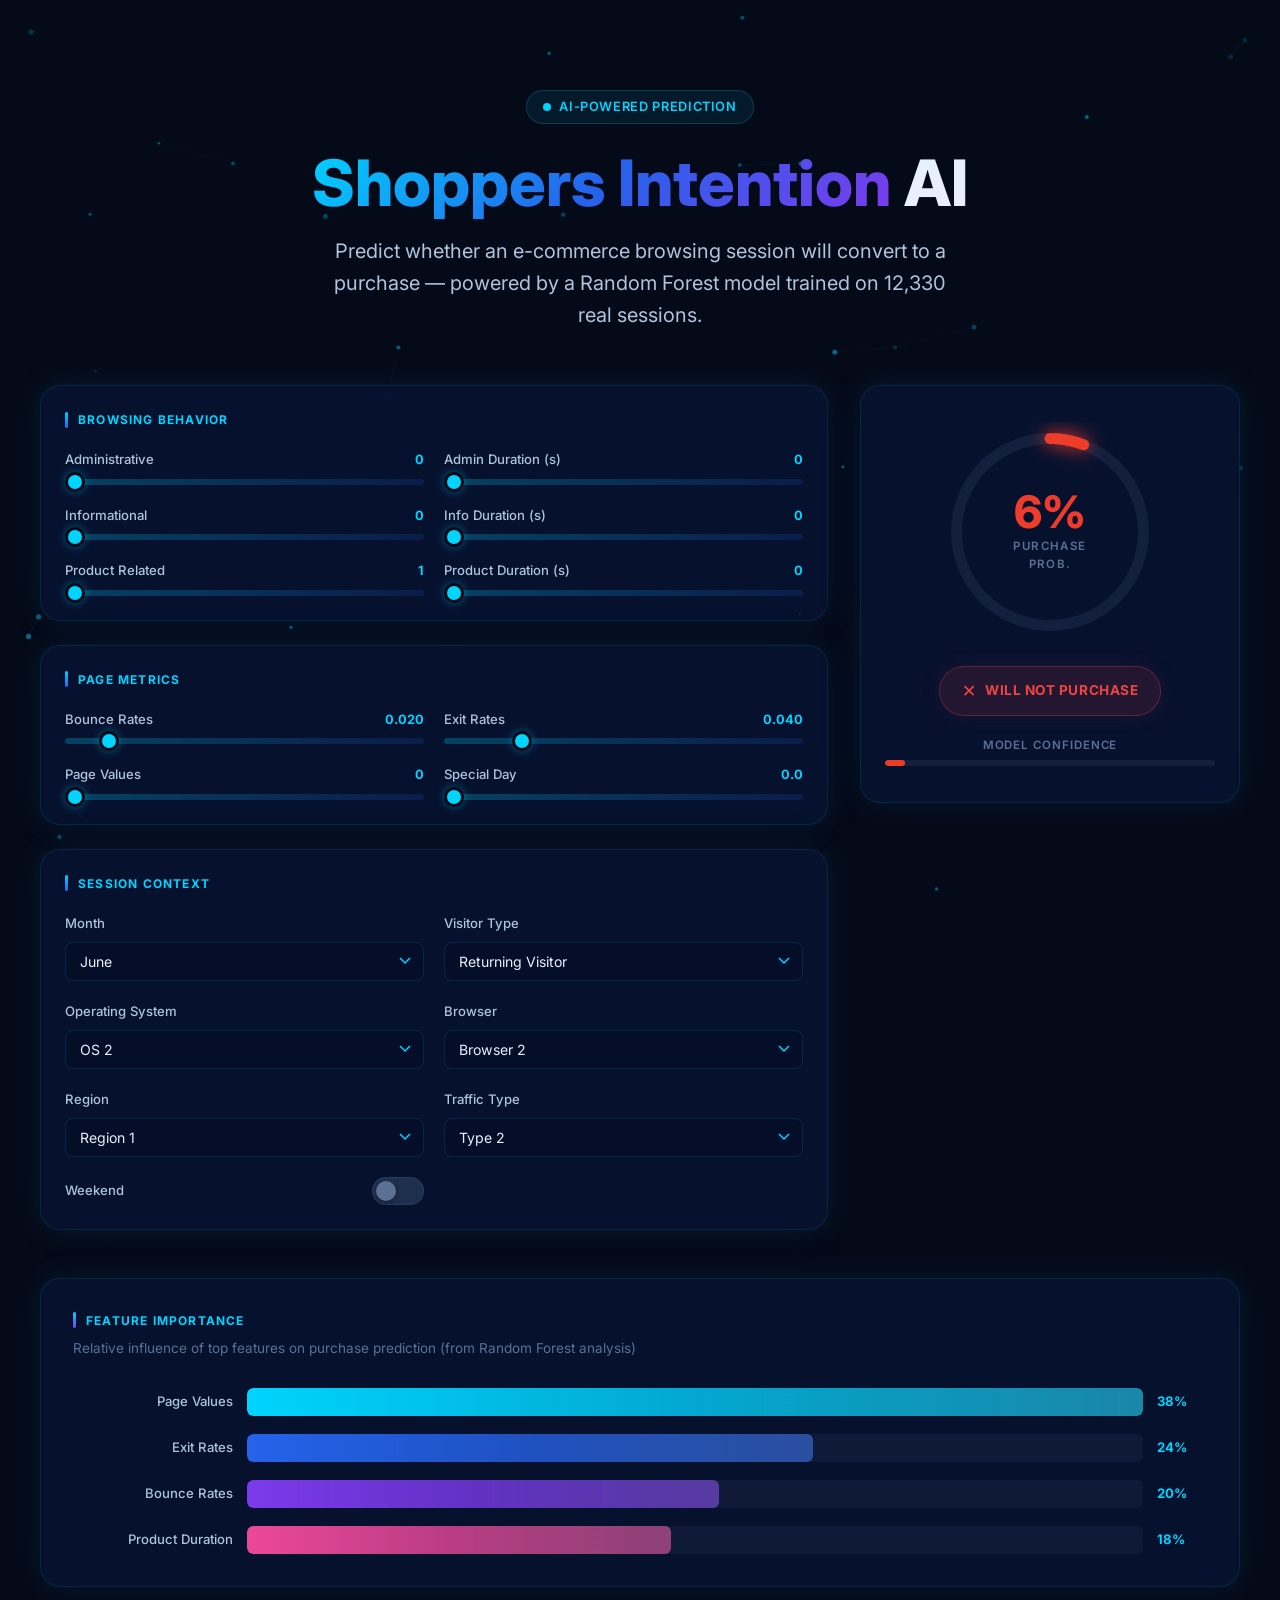
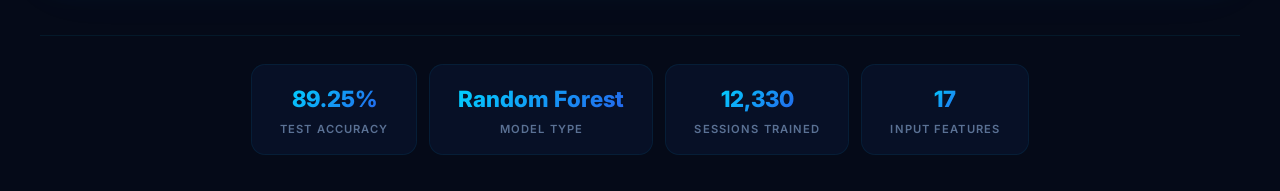
==== frontend/index.html @ 9a310ad7 "refactor: move frontend files into frontend/ folder" ====
<!DOCTYPE html>
<html lang="en">
<head>
  <meta charset="UTF-8">
  <meta name="viewport" content="width=device-width, initial-scale=1.0">
  <meta name="description" content="Shoppers Intention AI — Machine learning demo that predicts whether an e-commerce session will end in a purchase, powered by a Random Forest model trained on 12,330 sessions.">
  <title>Shoppers Intention AI — Purchase Prediction</title>
  <link rel="stylesheet" href="style.css">
</head>
<body>
  <!-- Particle background canvas -->
  <canvas id="bg-canvas" aria-hidden="true"></canvas>

  <div class="app-wrapper">

    <!-- ═══════════════════════════════════════════════════════
         SECTION 1 — Hero
         ═══════════════════════════════════════════════════════ -->
    <header class="hero">
      <div class="hero__badge">
        <span class="dot"></span>
        AI-Powered Prediction
      </div>
      <h1 class="hero__title">
        <span class="gradient-text">Shoppers Intention</span> AI
      </h1>
      <p class="hero__subtitle">
        Predict whether an e-commerce browsing session will convert to a purchase — powered by a Random Forest model trained on 12,330 real sessions.
      </p>
    </header>

    <!-- ═══════════════════════════════════════════════════════
         SECTIONS 2 & 3 — Form + Live Result (side by side)
         ═══════════════════════════════════════════════════════ -->
    <div class="main-content">

      <!-- ── Input Form ──────────────────────────────────── -->
      <section class="form-section" aria-label="Session features input">

        <!-- Group: Browsing Behavior -->
        <div class="form-group glass-card" id="group-browsing">
          <h2 class="form-group__title">Browsing Behavior</h2>
          <div class="form-group__grid">

            <div class="field">
              <label class="field__label" for="administrative">
                Administrative
                <span class="field__value" id="val-administrative">0</span>
              </label>
              <input type="range" id="administrative" min="0" max="27" step="1" value="0">
            </div>

            <div class="field">
              <label class="field__label" for="administrative-duration">
                Admin Duration (s)
                <span class="field__value" id="val-administrative-duration">0</span>
              </label>
              <input type="range" id="administrative-duration" min="0" max="3400" step="10" value="0">
            </div>

            <div class="field">
              <label class="field__label" for="informational">
                Informational
                <span class="field__value" id="val-informational">0</span>
              </label>
              <input type="range" id="informational" min="0" max="24" step="1" value="0">
            </div>

            <div class="field">
              <label class="field__label" for="informational-duration">
                Info Duration (s)
                <span class="field__value" id="val-informational-duration">0</span>
              </label>
              <input type="range" id="informational-duration" min="0" max="2550" step="10" value="0">
            </div>

            <div class="field">
              <label class="field__label" for="product-related">
                Product Related
                <span class="field__value" id="val-product-related">1</span>
              </label>
              <input type="range" id="product-related" min="0" max="705" step="1" value="1">
            </div>

            <div class="field">
              <label class="field__label" for="product-related-duration">
                Product Duration (s)
                <span class="field__value" id="val-product-related-duration">0</span>
              </label>
              <input type="range" id="product-related-duration" min="0" max="64000" step="100" value="0">
            </div>

          </div>
        </div>

        <!-- Group: Page Metrics -->
        <div class="form-group glass-card" id="group-metrics">
          <h2 class="form-group__title">Page Metrics</h2>
          <div class="form-group__grid">

            <div class="field">
              <label class="field__label" for="bounce-rates">
                Bounce Rates
                <span class="field__value" id="val-bounce-rates">0.020</span>
              </label>
              <input type="range" id="bounce-rates" min="0" max="0.2" step="0.001" value="0.02">
            </div>

            <div class="field">
              <label class="field__label" for="exit-rates">
                Exit Rates
                <span class="field__value" id="val-exit-rates">0.040</span>
              </label>
              <input type="range" id="exit-rates" min="0" max="0.2" step="0.001" value="0.04">
            </div>

            <div class="field">
              <label class="field__label" for="page-values">
                Page Values
                <span class="field__value" id="val-page-values">0</span>
              </label>
              <input type="range" id="page-values" min="0" max="360" step="1" value="0">
            </div>

            <div class="field">
              <label class="field__label" for="special-day">
                Special Day
                <span class="field__value" id="val-special-day">0.0</span>
              </label>
              <input type="range" id="special-day" min="0" max="1" step="0.1" value="0">
            </div>

          </div>
        </div>

        <!-- Group: Session Context -->
        <div class="form-group glass-card" id="group-context">
          <h2 class="form-group__title">Session Context</h2>
          <div class="form-group__grid">

            <div class="field">
              <label class="field__label" for="month">Month</label>
              <select id="month">
                <option value="Feb">February</option>
                <option value="Mar">March</option>
                <option value="May">May</option>
                <option value="Jun" selected>June</option>
                <option value="Jul">July</option>
                <option value="Aug">August</option>
                <option value="Sep">September</option>
                <option value="Oct">October</option>
                <option value="Nov">November</option>
                <option value="Dec">December</option>
              </select>
            </div>

            <div class="field">
              <label class="field__label" for="visitor-type">Visitor Type</label>
              <select id="visitor-type">
                <option value="Returning_Visitor" selected>Returning Visitor</option>
                <option value="New_Visitor">New Visitor</option>
                <option value="Other">Other</option>
              </select>
            </div>

            <div class="field">
              <label class="field__label" for="os">Operating System</label>
              <select id="os">
                <option value="1">OS 1</option>
                <option value="2" selected>OS 2</option>
                <option value="3">OS 3</option>
                <option value="4">OS 4</option>
                <option value="5">OS 5</option>
                <option value="6">OS 6</option>
                <option value="7">OS 7</option>
                <option value="8">OS 8</option>
              </select>
            </div>

            <div class="field">
              <label class="field__label" for="browser">Browser</label>
              <select id="browser">
                <option value="1">Browser 1</option>
                <option value="2" selected>Browser 2</option>
                <option value="3">Browser 3</option>
                <option value="4">Browser 4</option>
                <option value="5">Browser 5</option>
                <option value="6">Browser 6</option>
                <option value="7">Browser 7</option>
                <option value="8">Browser 8</option>
                <option value="9">Browser 9</option>
                <option value="10">Browser 10</option>
                <option value="11">Browser 11</option>
                <option value="12">Browser 12</option>
                <option value="13">Browser 13</option>
              </select>
            </div>

            <div class="field">
              <label class="field__label" for="region">Region</label>
              <select id="region">
                <option value="1" selected>Region 1</option>
                <option value="2">Region 2</option>
                <option value="3">Region 3</option>
                <option value="4">Region 4</option>
                <option value="5">Region 5</option>
                <option value="6">Region 6</option>
                <option value="7">Region 7</option>
                <option value="8">Region 8</option>
                <option value="9">Region 9</option>
              </select>
            </div>

            <div class="field">
              <label class="field__label" for="traffic-type">Traffic Type</label>
              <select id="traffic-type">
                <option value="1">Type 1</option>
                <option value="2" selected>Type 2</option>
                <option value="3">Type 3</option>
                <option value="4">Type 4</option>
                <option value="5">Type 5</option>
                <option value="6">Type 6</option>
                <option value="7">Type 7</option>
                <option value="8">Type 8</option>
                <option value="9">Type 9</option>
                <option value="10">Type 10</option>
                <option value="11">Type 11</option>
                <option value="12">Type 12</option>
                <option value="13">Type 13</option>
                <option value="14">Type 14</option>
                <option value="15">Type 15</option>
                <option value="16">Type 16</option>
                <option value="17">Type 17</option>
                <option value="18">Type 18</option>
                <option value="19">Type 19</option>
                <option value="20">Type 20</option>
              </select>
            </div>

            <div class="field">
              <div class="toggle-wrapper">
                <label class="field__label" for="weekend">Weekend</label>
                <label class="toggle">
                  <input type="checkbox" id="weekend">
                  <span class="toggle__track"></span>
                </label>
              </div>
            </div>

          </div>
        </div>

      </section>

      <!-- ── Live Result Panel ───────────────────────────── -->
      <section class="result-section glass-card" aria-label="Prediction result" id="result-panel">

        <!-- SVG Gauge -->
        <div class="gauge-container">
          <svg class="gauge-svg" viewBox="0 0 200 200" aria-hidden="true">
            <circle class="gauge-bg"  cx="100" cy="100" r="85"></circle>
            <circle class="gauge-fill" id="gauge-arc" cx="100" cy="100" r="85"
                    stroke-dasharray="534.07"
                    stroke-dashoffset="534.07"></circle>
          </svg>
          <div class="gauge-center-text">
            <span class="gauge-percent" id="gauge-percent">0%</span>
            <span class="gauge-label">Purchase Prob.</span>
          </div>
        </div>

        <!-- Verdict -->
        <div class="verdict-badge verdict-badge--no-purchase" id="verdict-badge">
          <span class="verdict-icon" id="verdict-icon">✕</span>
          <span id="verdict-text">Will Not Purchase</span>
        </div>

        <!-- Confidence -->
        <div class="confidence-info">
          <span class="confidence-info__label">Model Confidence</span>
          <div class="confidence-bar">
            <div class="confidence-bar__fill" id="confidence-fill" style="width: 0%; background: var(--danger);"></div>
          </div>
        </div>

      </section>

    </div>

    <!-- ═══════════════════════════════════════════════════════
         SECTION 4 — Feature Importance Chart
         ═══════════════════════════════════════════════════════ -->
    <section class="chart-section" aria-label="Feature importance">
      <div class="chart-card glass-card">
        <h2 class="chart-card__title">Feature Importance</h2>
        <p class="chart-card__subtitle">
          Relative influence of top features on purchase prediction (from Random Forest analysis)
        </p>
        <div class="chart-bars" id="chart-bars">
          <!-- Rendered by JS -->
        </div>
      </div>
    </section>

    <!-- ═══════════════════════════════════════════════════════
         SECTION 5 — Model Info Footer
         ═══════════════════════════════════════════════════════ -->
    <footer class="model-footer" role="contentinfo">
      <div class="model-footer__inner">
        <div class="model-stat">
          <span class="model-stat__value">89.25%</span>
          <span class="model-stat__label">Test Accuracy</span>
        </div>
        <div class="model-stat">
          <span class="model-stat__value">Random Forest</span>
          <span class="model-stat__label">Model Type</span>
        </div>
        <div class="model-stat">
          <span class="model-stat__value">12,330</span>
          <span class="model-stat__label">Sessions Trained</span>
        </div>
        <div class="model-stat">
          <span class="model-stat__value">17</span>
          <span class="model-stat__label">Input Features</span>
        </div>
      </div>
    </footer>

  </div><!-- .app-wrapper -->

  <script src="app.js"></script>
</body>
</html>
---- frontend/style.css ----
/* ============================================================
   Shoppers Intention AI — style.css
   Dark tech-blue theme · Glassmorphism · Responsive
   ============================================================ */

/* ── Google Font ─────────────────────────────────────────── */
@import url('https://fonts.googleapis.com/css2?family=Inter:wght@400;500;600;700;800&display=swap');

/* ── CSS @property for animatable custom props ───────────── */
@property --gauge-progress {
  syntax: '<number>';
  inherits: false;
  initial-value: 0;
}

@property --gradient-angle {
  syntax: '<angle>';
  inherits: false;
  initial-value: 0deg;
}

/* ── Design tokens ───────────────────────────────────────── */
:root {
  --bg-deep:        #050a18;
  --bg-surface:     #0a1228;
  --bg-card:        rgba(10, 25, 60, 0.55);
  --bg-card-hover:  rgba(15, 35, 80, 0.65);
  --border-glass:   rgba(0, 200, 255, 0.12);
  --border-focus:   rgba(0, 212, 255, 0.35);

  --accent-cyan:    #00d4ff;
  --accent-blue:    #2563eb;
  --accent-purple:  #7c3aed;
  --accent-pink:    #ec4899;

  --text-primary:   #e8f0fe;
  --text-secondary: #b0c4de;
  --text-muted:     #5a7194;

  --success:        #22c55e;
  --danger:         #ef4444;
  --amber:          #f59e0b;

  --radius-sm:      8px;
  --radius-md:      14px;
  --radius-lg:      20px;
  --radius-xl:      28px;

  --shadow-glow:    0 0 30px rgba(0, 212, 255, 0.08),
                    0 0 60px rgba(37, 99, 235, 0.04);
}

/* ── Reset & base ────────────────────────────────────────── */
*,
*::before,
*::after {
  margin: 0;
  padding: 0;
  box-sizing: border-box;
}

html {
  font-size: 16px;
  scroll-behavior: smooth;
  -webkit-font-smoothing: antialiased;
  -moz-osx-font-smoothing: grayscale;
}

body {
  font-family: 'Inter', system-ui, -apple-system, sans-serif;
  background: var(--bg-deep);
  color: var(--text-primary);
  line-height: 1.6;
  overflow-x: hidden;
  min-height: 100vh;
}

/* ── Canvas background ───────────────────────────────────── */
#bg-canvas {
  position: fixed;
  top: 0;
  left: 0;
  width: 100%;
  height: 100%;
  z-index: 0;
  pointer-events: none;
}

/* ── Layout wrapper ──────────────────────────────────────── */
.app-wrapper {
  position: relative;
  z-index: 1;
  max-width: 1400px;
  margin: 0 auto;
  padding: 0 clamp(16px, 4vw, 40px);
}

/* ── Glassmorphism card base ─────────────────────────────── */
.glass-card {
  background: var(--bg-card);
  border: 1px solid var(--border-glass);
  border-radius: var(--radius-lg);
  backdrop-filter: blur(16px) saturate(1.4);
  -webkit-backdrop-filter: blur(16px) saturate(1.4);
  box-shadow: var(--shadow-glow);
  transition: border-color 0.3s ease, background 0.3s ease, transform 0.3s ease;
}

.glass-card:hover {
  border-color: var(--border-focus);
  background: var(--bg-card-hover);
}

/* ── HERO SECTION ────────────────────────────────────────── */
.hero {
  text-align: center;
  padding: clamp(60px, 10vh, 120px) 20px clamp(40px, 6vh, 80px);
  position: relative;
}

.hero__badge {
  display: inline-flex;
  align-items: center;
  gap: 8px;
  padding: 6px 16px;
  border-radius: 100px;
  background: rgba(0, 212, 255, 0.08);
  border: 1px solid rgba(0, 212, 255, 0.2);
  color: var(--accent-cyan);
  font-size: 0.8rem;
  font-weight: 600;
  letter-spacing: 0.05em;
  text-transform: uppercase;
  margin-bottom: 24px;
  animation: fadeInDown 0.8s ease-out;
}

.hero__badge .dot {
  width: 8px;
  height: 8px;
  border-radius: 50%;
  background: var(--accent-cyan);
  animation: pulse-dot 2s ease-in-out infinite;
}

.hero__title {
  font-size: clamp(2.2rem, 5vw, 4rem);
  font-weight: 800;
  line-height: 1.1;
  margin-bottom: 16px;
  animation: fadeInUp 0.8s ease-out 0.1s both;
}

.hero__title .gradient-text {
  background: linear-gradient(135deg, var(--accent-cyan), var(--accent-blue), var(--accent-purple));
  -webkit-background-clip: text;
  -webkit-text-fill-color: transparent;
  background-clip: text;
}

.hero__subtitle {
  font-size: clamp(1rem, 2vw, 1.25rem);
  color: var(--text-secondary);
  max-width: 640px;
  margin: 0 auto;
  font-weight: 400;
  animation: fadeInUp 0.8s ease-out 0.2s both;
}

/* ── MAIN CONTENT LAYOUT ─────────────────────────────────── */
.main-content {
  display: grid;
  grid-template-columns: 1fr 380px;
  gap: 32px;
  align-items: start;
  margin-bottom: 48px;
}

@media (max-width: 960px) {
  .main-content {
    grid-template-columns: 1fr;
  }
}

/* ── FORM SECTION ────────────────────────────────────────── */
.form-section {
  display: flex;
  flex-direction: column;
  gap: 24px;
  container-type: inline-size;
}

.form-group {
  padding: 24px;
}

.form-group:has(input:focus),
.form-group:has(select:focus) {
  border-color: var(--border-focus);
  box-shadow: var(--shadow-glow), 0 0 20px rgba(0, 212, 255, 0.06);
}

.form-group__title {
  font-size: 0.75rem;
  font-weight: 700;
  text-transform: uppercase;
  letter-spacing: 0.1em;
  color: var(--accent-cyan);
  margin-bottom: 20px;
  display: flex;
  align-items: center;
  gap: 10px;
}

.form-group__title::before {
  content: '';
  display: block;
  width: 3px;
  height: 16px;
  border-radius: 2px;
  background: linear-gradient(180deg, var(--accent-cyan), var(--accent-blue));
}

.form-group__grid {
  display: grid;
  grid-template-columns: repeat(auto-fit, minmax(260px, 1fr));
  gap: 20px;
}

@container (max-width: 560px) {
  .form-group__grid {
    grid-template-columns: 1fr;
  }
}

/* ── Individual form field ───────────────────────────────── */
.field {
  display: flex;
  flex-direction: column;
  gap: 8px;
}

.field__label {
  font-size: 0.82rem;
  font-weight: 500;
  color: var(--text-secondary);
  display: flex;
  justify-content: space-between;
  align-items: baseline;
}

.field__value {
  font-family: 'Inter', monospace;
  font-size: 0.8rem;
  font-weight: 700;
  color: var(--accent-cyan);
  min-width: 48px;
  text-align: right;
}

/* ── Range slider ────────────────────────────────────────── */
input[type="range"] {
  -webkit-appearance: none;
  appearance: none;
  width: 100%;
  height: 6px;
  border-radius: 3px;
  background: linear-gradient(90deg,
    rgba(0, 212, 255, 0.25),
    rgba(37, 99, 235, 0.15));
  outline: none;
  cursor: pointer;
  transition: background 0.2s;
}

input[type="range"]::-webkit-slider-thumb {
  -webkit-appearance: none;
  appearance: none;
  width: 20px;
  height: 20px;
  border-radius: 50%;
  background: var(--accent-cyan);
  border: 3px solid var(--bg-deep);
  box-shadow: 0 0 10px rgba(0, 212, 255, 0.4);
  cursor: pointer;
  transition: transform 0.2s, box-shadow 0.2s;
}

input[type="range"]::-webkit-slider-thumb:hover {
  transform: scale(1.2);
  box-shadow: 0 0 16px rgba(0, 212, 255, 0.6);
}

input[type="range"]::-moz-range-thumb {
  width: 20px;
  height: 20px;
  border-radius: 50%;
  background: var(--accent-cyan);
  border: 3px solid var(--bg-deep);
  box-shadow: 0 0 10px rgba(0, 212, 255, 0.4);
  cursor: pointer;
  transition: transform 0.2s, box-shadow 0.2s;
}

input[type="range"]::-moz-range-thumb:hover {
  transform: scale(1.2);
}

input[type="range"]:focus {
  background: linear-gradient(90deg,
    rgba(0, 212, 255, 0.4),
    rgba(37, 99, 235, 0.25));
}

/* ── Select dropdown ─────────────────────────────────────── */
.field select {
  width: 100%;
  padding: 10px 14px;
  border-radius: var(--radius-sm);
  border: 1px solid var(--border-glass);
  background: rgba(5, 15, 40, 0.7);
  color: var(--text-primary);
  font-family: 'Inter', sans-serif;
  font-size: 0.88rem;
  outline: none;
  cursor: pointer;
  transition: border-color 0.2s, box-shadow 0.2s;
  -webkit-appearance: none;
  appearance: none;
  background-image: url("data:image/svg+xml,%3Csvg xmlns='http://www.w3.org/2000/svg' width='12' height='8'%3E%3Cpath d='M1 1l5 5 5-5' stroke='%2300d4ff' stroke-width='1.5' fill='none'/%3E%3C/svg%3E");
  background-repeat: no-repeat;
  background-position: right 12px center;
  padding-right: 36px;
}

.field select:focus {
  border-color: var(--accent-cyan);
  box-shadow: 0 0 0 3px rgba(0, 212, 255, 0.12);
}

.field select option {
  background: #0a1228;
  color: var(--text-primary);
}

/* ── Toggle switch ───────────────────────────────────────── */
.toggle-wrapper {
  display: flex;
  align-items: center;
  justify-content: space-between;
}

.toggle {
  position: relative;
  width: 52px;
  height: 28px;
  flex-shrink: 0;
}

.toggle input {
  opacity: 0;
  width: 0;
  height: 0;
  position: absolute;
}

.toggle__track {
  position: absolute;
  inset: 0;
  border-radius: 14px;
  background: rgba(90, 113, 148, 0.3);
  border: 1px solid rgba(90, 113, 148, 0.2);
  cursor: pointer;
  transition: background 0.3s, border-color 0.3s;
}

.toggle__track::after {
  content: '';
  position: absolute;
  top: 3px;
  left: 3px;
  width: 20px;
  height: 20px;
  border-radius: 50%;
  background: var(--text-muted);
  transition: transform 0.3s ease, background 0.3s;
  box-shadow: 0 2px 4px rgba(0, 0, 0, 0.3);
}

.toggle input:checked + .toggle__track {
  background: rgba(0, 212, 255, 0.2);
  border-color: rgba(0, 212, 255, 0.4);
}

.toggle input:checked + .toggle__track::after {
  transform: translateX(24px);
  background: var(--accent-cyan);
  box-shadow: 0 0 10px rgba(0, 212, 255, 0.4);
}

/* ── RESULT SECTION ──────────────────────────────────────── */
.result-section {
  position: sticky;
  top: 24px;
  display: flex;
  flex-direction: column;
  align-items: center;
  padding: 36px 24px;
  text-align: center;
}

@media (max-width: 960px) {
  .result-section {
    position: static;
    order: -1;
  }
}

.gauge-container {
  position: relative;
  width: 220px;
  height: 220px;
  margin-bottom: 20px;
}

.gauge-svg {
  width: 100%;
  height: 100%;
  transform: rotate(-90deg);
}

.gauge-bg {
  fill: none;
  stroke: rgba(90, 113, 148, 0.15);
  stroke-width: 10;
}

.gauge-fill {
  fill: none;
  stroke-width: 10;
  stroke-linecap: round;
  transition: stroke 0.4s ease;
  filter: drop-shadow(0 0 6px var(--gauge-color, var(--accent-cyan)));
}

.gauge-center-text {
  position: absolute;
  top: 50%;
  left: 50%;
  transform: translate(-50%, -50%);
  display: flex;
  flex-direction: column;
  align-items: center;
  gap: 2px;
}

.gauge-percent {
  font-size: 2.8rem;
  font-weight: 800;
  line-height: 1;
  transition: color 0.4s ease;
}

.gauge-label {
  font-size: 0.72rem;
  font-weight: 600;
  text-transform: uppercase;
  letter-spacing: 0.12em;
  color: var(--text-muted);
}

/* ── Verdict badge ───────────────────────────────────────── */
.verdict-badge {
  display: inline-flex;
  align-items: center;
  gap: 8px;
  padding: 10px 22px;
  border-radius: 100px;
  font-size: 0.85rem;
  font-weight: 700;
  letter-spacing: 0.04em;
  text-transform: uppercase;
  transition: background 0.4s, color 0.4s, box-shadow 0.4s, border-color 0.4s;
  border: 1px solid transparent;
  margin-top: 4px;
}

.verdict-badge--purchase {
  background: rgba(34, 197, 94, 0.12);
  color: var(--success);
  border-color: rgba(34, 197, 94, 0.3);
  box-shadow: 0 0 20px rgba(34, 197, 94, 0.1);
}

.verdict-badge--no-purchase {
  background: rgba(239, 68, 68, 0.12);
  color: var(--danger);
  border-color: rgba(239, 68, 68, 0.3);
  box-shadow: 0 0 20px rgba(239, 68, 68, 0.1);
}

.verdict-icon {
  font-size: 1.1rem;
}

/* ── Confidence bar ──────────────────────────────────────── */
.confidence-info {
  margin-top: 20px;
  width: 100%;
  display: flex;
  flex-direction: column;
  gap: 6px;
}

.confidence-info__label {
  font-size: 0.72rem;
  font-weight: 600;
  color: var(--text-muted);
  text-transform: uppercase;
  letter-spacing: 0.08em;
}

.confidence-bar {
  width: 100%;
  height: 6px;
  border-radius: 3px;
  background: rgba(90, 113, 148, 0.15);
  overflow: hidden;
}

.confidence-bar__fill {
  height: 100%;
  border-radius: 3px;
  transition: width 0.5s ease, background 0.4s ease;
}

/* ── CHART SECTION ───────────────────────────────────────── */
.chart-section {
  margin-bottom: 48px;
}

.chart-card {
  padding: 32px;
}

.chart-card__title {
  font-size: 0.75rem;
  font-weight: 700;
  text-transform: uppercase;
  letter-spacing: 0.1em;
  color: var(--accent-cyan);
  margin-bottom: 8px;
  display: flex;
  align-items: center;
  gap: 10px;
}

.chart-card__title::before {
  content: '';
  display: block;
  width: 3px;
  height: 16px;
  border-radius: 2px;
  background: linear-gradient(180deg, var(--accent-cyan), var(--accent-purple));
}

.chart-card__subtitle {
  font-size: 0.85rem;
  color: var(--text-muted);
  margin-bottom: 28px;
}

.chart-bars {
  display: flex;
  flex-direction: column;
  gap: 18px;
}

.chart-bar-row {
  display: grid;
  grid-template-columns: 160px 1fr 50px;
  align-items: center;
  gap: 14px;
}

@media (max-width: 500px) {
  .chart-bar-row {
    grid-template-columns: 110px 1fr 40px;
    gap: 8px;
  }
}

.chart-bar-row__label {
  font-size: 0.82rem;
  font-weight: 500;
  color: var(--text-secondary);
  text-align: right;
  white-space: nowrap;
  overflow: hidden;
  text-overflow: ellipsis;
}

.chart-bar-row__track {
  height: 28px;
  border-radius: 6px;
  background: rgba(90, 113, 148, 0.1);
  overflow: hidden;
  position: relative;
}

.chart-bar-row__fill {
  height: 100%;
  border-radius: 6px;
  transition: width 1s cubic-bezier(0.22, 1, 0.36, 1);
  width: 0;
  position: relative;
}

.chart-bar-row__fill::after {
  content: '';
  position: absolute;
  top: 0;
  right: 0;
  width: 50%;
  height: 100%;
  background: linear-gradient(90deg, transparent, rgba(255, 255, 255, 0.08));
  border-radius: 0 6px 6px 0;
}

.chart-bar-row__value {
  font-size: 0.82rem;
  font-weight: 700;
  color: var(--accent-cyan);
  text-align: left;
}

/* ── MODEL INFO FOOTER ───────────────────────────────────── */
.model-footer {
  border-top: 1px solid rgba(0, 200, 255, 0.08);
  padding: 28px 0 36px;
  margin-top: 8px;
}

.model-footer__inner {
  display: flex;
  justify-content: center;
  flex-wrap: wrap;
  gap: 12px;
}

.model-stat {
  display: flex;
  flex-direction: column;
  align-items: center;
  gap: 4px;
  padding: 16px 28px;
  border-radius: var(--radius-md);
  background: rgba(10, 25, 60, 0.4);
  border: 1px solid rgba(0, 200, 255, 0.08);
  min-width: 160px;
  transition: border-color 0.3s, transform 0.3s;
}

.model-stat:hover {
  border-color: var(--border-focus);
  transform: translateY(-2px);
}

.model-stat__value {
  font-size: 1.4rem;
  font-weight: 800;
  background: linear-gradient(135deg, var(--accent-cyan), var(--accent-blue));
  -webkit-background-clip: text;
  -webkit-text-fill-color: transparent;
  background-clip: text;
}

.model-stat__label {
  font-size: 0.7rem;
  font-weight: 600;
  text-transform: uppercase;
  letter-spacing: 0.1em;
  color: var(--text-muted);
}

/* ── Animations ──────────────────────────────────────────── */
@keyframes fadeInUp {
  from { opacity: 0; transform: translateY(20px); }
  to   { opacity: 1; transform: translateY(0); }
}

@keyframes fadeInDown {
  from { opacity: 0; transform: translateY(-12px); }
  to   { opacity: 1; transform: translateY(0); }
}

@keyframes pulse-dot {
  0%, 100% { opacity: 1; transform: scale(1); }
  50%      { opacity: 0.5; transform: scale(0.7); }
}

@keyframes chart-enter {
  from { opacity: 0; transform: translateX(-20px); }
  to   { opacity: 1; transform: translateX(0); }
}

.chart-bar-row {
  opacity: 0;
  animation: chart-enter 0.6s ease-out forwards;
}

.chart-bar-row:nth-child(1) { animation-delay: 0.1s; }
.chart-bar-row:nth-child(2) { animation-delay: 0.2s; }
.chart-bar-row:nth-child(3) { animation-delay: 0.3s; }
.chart-bar-row:nth-child(4) { animation-delay: 0.4s; }

/* ── Scrollbar ───────────────────────────────────────────── */
::-webkit-scrollbar {
  width: 8px;
}

::-webkit-scrollbar-track {
  background: var(--bg-deep);
}

::-webkit-scrollbar-thumb {
  background: rgba(0, 212, 255, 0.2);
  border-radius: 4px;
}

::-webkit-scrollbar-thumb:hover {
  background: rgba(0, 212, 255, 0.35);
}

/* ── Utility ─────────────────────────────────────────────── */
.sr-only {
  position: absolute;
  width: 1px;
  height: 1px;
  padding: 0;
  margin: -1px;
  overflow: hidden;
  clip: rect(0, 0, 0, 0);
  white-space: nowrap;
  border-width: 0;
}
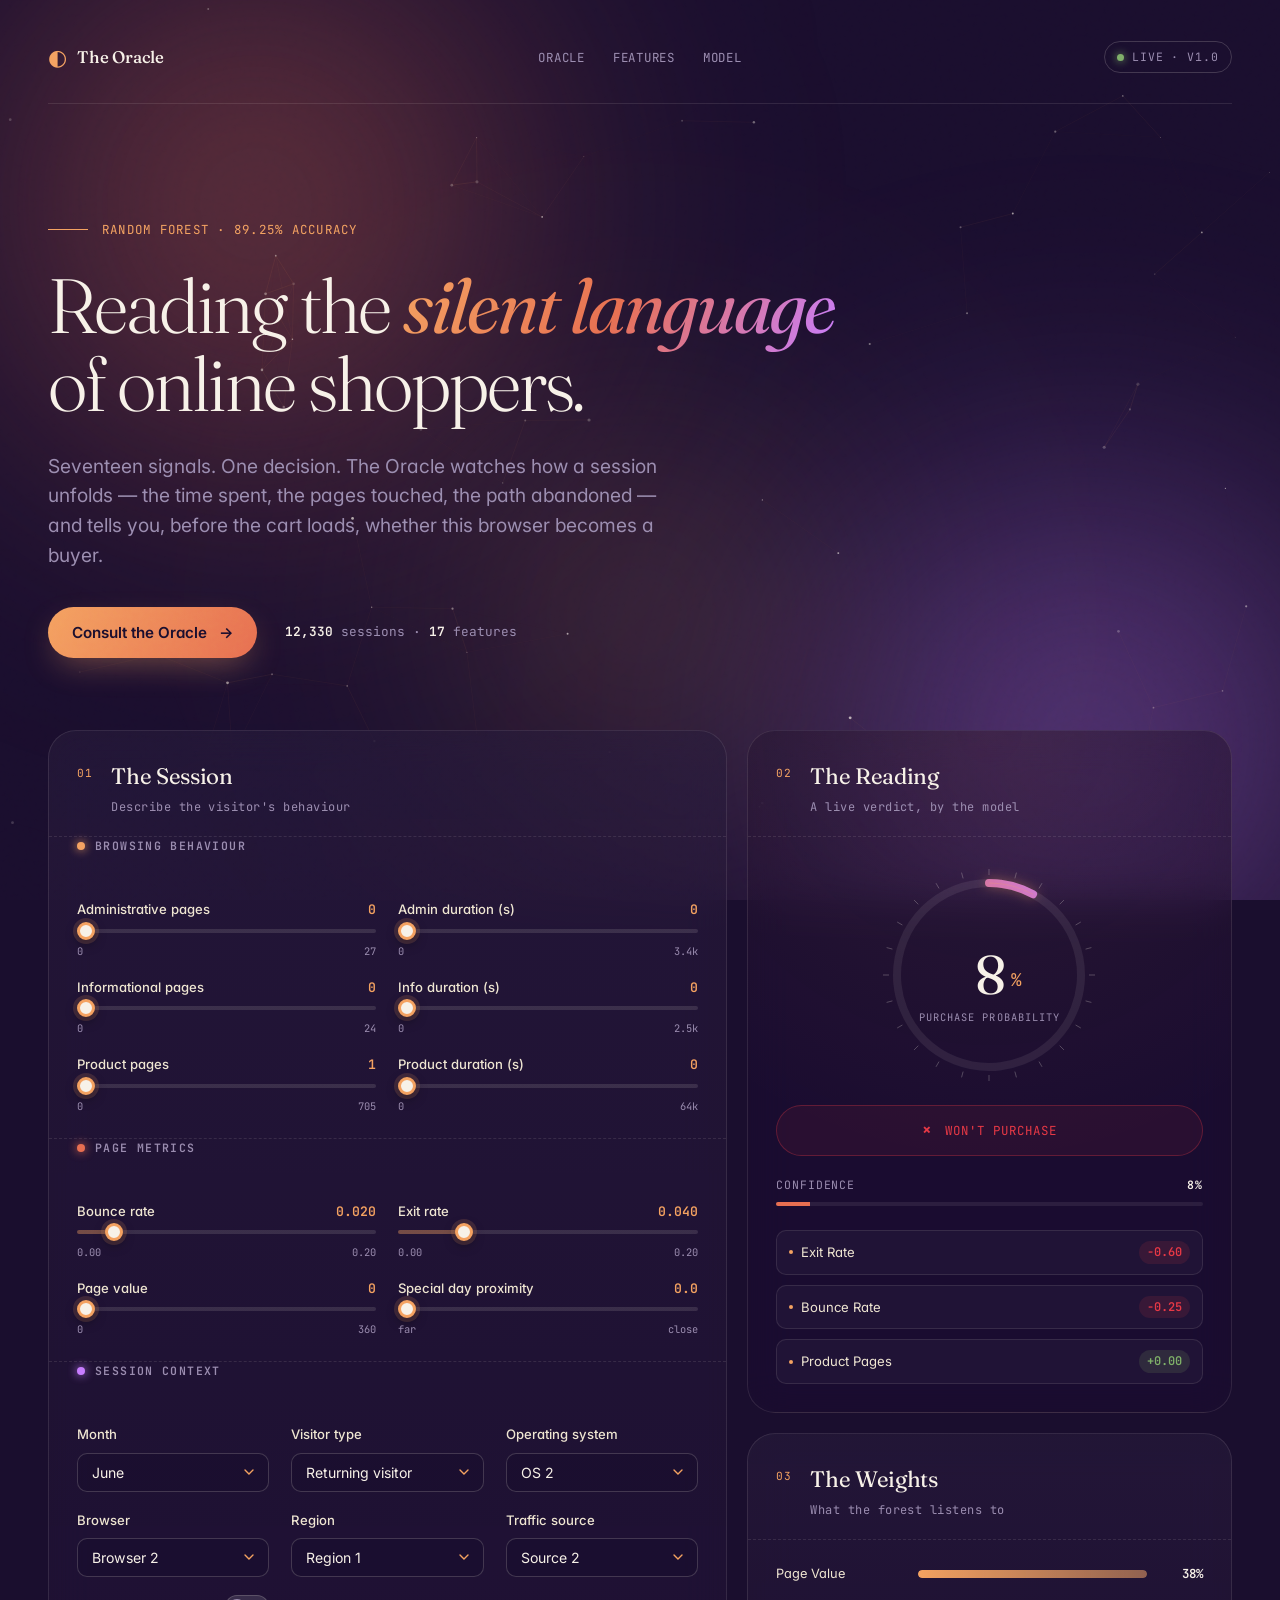
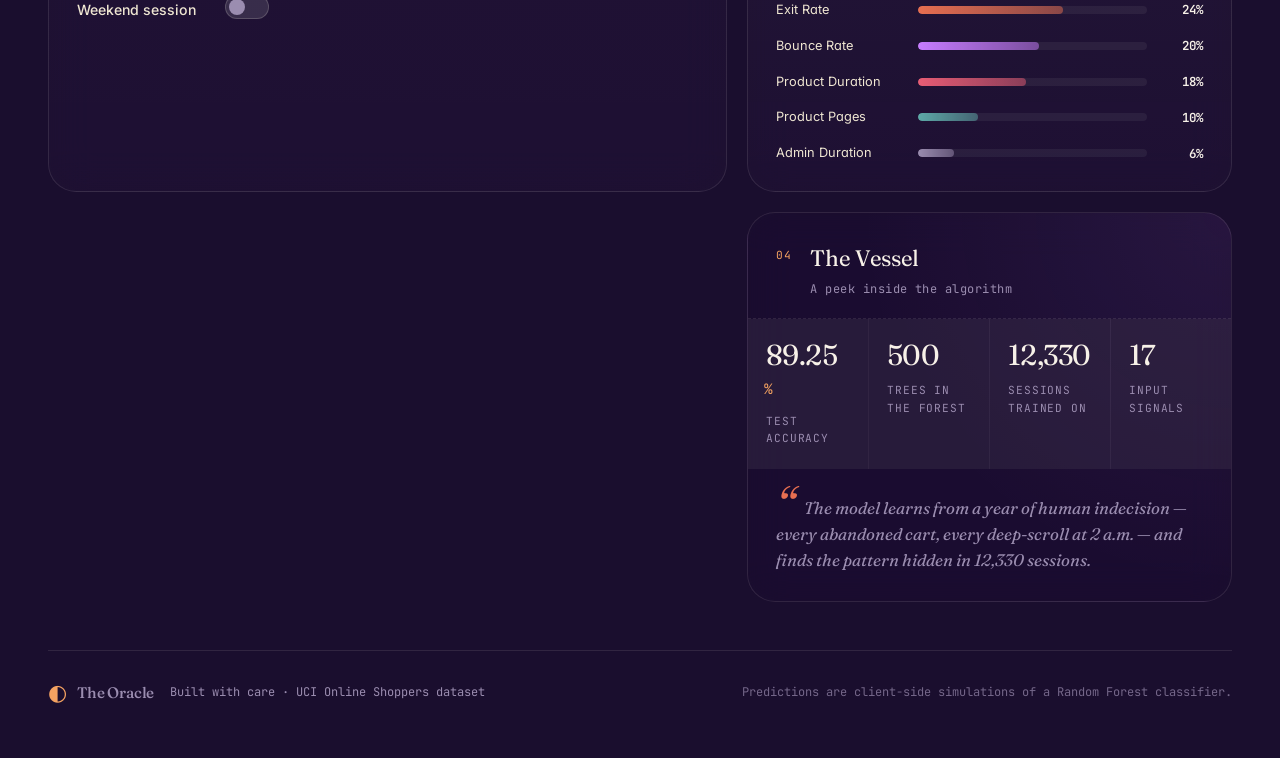
==== commit 2be4cec0: "Add frontend folder" ====
--- a/frontend/index.html
+++ b/frontend/index.html
@@ -3,143 +3,215 @@
 <head>
   <meta charset="UTF-8">
   <meta name="viewport" content="width=device-width, initial-scale=1.0">
-  <meta name="description" content="Shoppers Intention AI — Machine learning demo that predicts whether an e-commerce session will end in a purchase, powered by a Random Forest model trained on 12,330 sessions.">
-  <title>Shoppers Intention AI — Purchase Prediction</title>
+  <meta name="description" content="The Oracle — A machine-learning model that reads the digital body language of online shoppers. Trained on 12,330 sessions.">
+  <title>The Oracle · Shoppers Intention</title>
+  <link rel="preconnect" href="https://fonts.googleapis.com">
+  <link rel="preconnect" href="https://fonts.gstatic.com" crossorigin>
+  <link href="https://fonts.googleapis.com/css2?family=Fraunces:opsz,wght@9..144,300;9..144,400;9..144,500;9..144,700&family=JetBrains+Mono:wght@400;500;600&family=Inter:wght@400;500;600;700&display=swap" rel="stylesheet">
   <link rel="stylesheet" href="style.css">
 </head>
 <body>
-  <!-- Particle background canvas -->
-  <canvas id="bg-canvas" aria-hidden="true"></canvas>
-
-  <div class="app-wrapper">
-
-    <!-- ═══════════════════════════════════════════════════════
-         SECTION 1 — Hero
-         ═══════════════════════════════════════════════════════ -->
-    <header class="hero">
-      <div class="hero__badge">
-        <span class="dot"></span>
-        AI-Powered Prediction
+
+  <!-- Aurora background -->
+  <div class="aurora" aria-hidden="true">
+    <div class="aurora__blob aurora__blob--1"></div>
+    <div class="aurora__blob aurora__blob--2"></div>
+    <div class="aurora__blob aurora__blob--3"></div>
+  </div>
+
+  <!-- Constellation canvas -->
+  <canvas id="stars" aria-hidden="true"></canvas>
+
+  <!-- Grain overlay -->
+  <div class="grain" aria-hidden="true"></div>
+
+  <main class="shell">
+
+    <!-- ═══ MASTHEAD ═══ -->
+    <header class="masthead">
+      <div class="masthead__row">
+        <div class="mark">
+          <span class="mark__glyph">◐</span>
+          <span class="mark__word">The Oracle</span>
+        </div>
+        <nav class="masthead__nav" aria-label="Sections">
+          <a href="#oracle">Oracle</a>
+          <a href="#features">Features</a>
+          <a href="#model">Model</a>
+        </nav>
+        <div class="masthead__meta">
+          <span class="status">
+            <span class="status__pulse"></span>
+            Live · v1.0
+          </span>
+        </div>
       </div>
-      <h1 class="hero__title">
-        <span class="gradient-text">Shoppers Intention</span> AI
-      </h1>
-      <p class="hero__subtitle">
-        Predict whether an e-commerce browsing session will convert to a purchase — powered by a Random Forest model trained on 12,330 real sessions.
-      </p>
+
+      <section class="hero">
+        <div class="hero__eyebrow">
+          <span class="eyebrow-rule"></span>
+          <span>Random Forest · 89.25% accuracy</span>
+        </div>
+
+        <h1 class="hero__title">
+          Reading the <em>silent language</em><br>
+          of online shoppers.
+        </h1>
+
+        <p class="hero__lede">
+          Seventeen signals. One decision. The Oracle watches how a session
+          unfolds — the time spent, the pages touched, the path abandoned —
+          and tells you, before the cart loads, whether this browser
+          becomes a buyer.
+        </p>
+
+        <div class="hero__cta">
+          <a href="#oracle" class="btn btn--primary">
+            Consult the Oracle
+            <span class="btn__arrow">→</span>
+          </a>
+          <span class="hero__stat">
+            <strong>12,330</strong> sessions · <strong>17</strong> features
+          </span>
+        </div>
+      </section>
     </header>
 
-    <!-- ═══════════════════════════════════════════════════════
-         SECTIONS 2 & 3 — Form + Live Result (side by side)
-         ═══════════════════════════════════════════════════════ -->
-    <div class="main-content">
-
-      <!-- ── Input Form ──────────────────────────────────── -->
-      <section class="form-section" aria-label="Session features input">
-
-        <!-- Group: Browsing Behavior -->
-        <div class="form-group glass-card" id="group-browsing">
-          <h2 class="form-group__title">Browsing Behavior</h2>
-          <div class="form-group__grid">
-
-            <div class="field">
-              <label class="field__label" for="administrative">
-                Administrative
-                <span class="field__value" id="val-administrative">0</span>
-              </label>
+    <!-- ═══ BENTO GRID ═══ -->
+    <div class="bento" id="oracle">
+
+      <!-- ── INPUT PANEL (left, large) ── -->
+      <article class="card card--input glass">
+        <div class="card__head">
+          <div class="card__index">01</div>
+          <div>
+            <h2 class="card__title">The Session</h2>
+            <p class="card__sub">Describe the visitor's behaviour</p>
+          </div>
+        </div>
+
+        <!-- Browsing -->
+        <fieldset class="cluster">
+          <legend class="cluster__legend">
+            <span class="cluster__dot" style="--c: #f4a261"></span>
+            Browsing behaviour
+          </legend>
+          <div class="cluster__grid">
+
+            <div class="field">
+              <div class="field__head">
+                <label for="administrative">Administrative pages</label>
+                <output class="field__val" id="val-administrative">0</output>
+              </div>
               <input type="range" id="administrative" min="0" max="27" step="1" value="0">
-            </div>
-
-            <div class="field">
-              <label class="field__label" for="administrative-duration">
-                Admin Duration (s)
-                <span class="field__value" id="val-administrative-duration">0</span>
-              </label>
+              <div class="field__scale"><span>0</span><span>27</span></div>
+            </div>
+
+            <div class="field">
+              <div class="field__head">
+                <label for="administrative-duration">Admin duration (s)</label>
+                <output class="field__val" id="val-administrative-duration">0</output>
+              </div>
               <input type="range" id="administrative-duration" min="0" max="3400" step="10" value="0">
-            </div>
-
-            <div class="field">
-              <label class="field__label" for="informational">
-                Informational
-                <span class="field__value" id="val-informational">0</span>
-              </label>
+              <div class="field__scale"><span>0</span><span>3.4k</span></div>
+            </div>
+
+            <div class="field">
+              <div class="field__head">
+                <label for="informational">Informational pages</label>
+                <output class="field__val" id="val-informational">0</output>
+              </div>
               <input type="range" id="informational" min="0" max="24" step="1" value="0">
-            </div>
-
-            <div class="field">
-              <label class="field__label" for="informational-duration">
-                Info Duration (s)
-                <span class="field__value" id="val-informational-duration">0</span>
-              </label>
+              <div class="field__scale"><span>0</span><span>24</span></div>
+            </div>
+
+            <div class="field">
+              <div class="field__head">
+                <label for="informational-duration">Info duration (s)</label>
+                <output class="field__val" id="val-informational-duration">0</output>
+              </div>
               <input type="range" id="informational-duration" min="0" max="2550" step="10" value="0">
-            </div>
-
-            <div class="field">
-              <label class="field__label" for="product-related">
-                Product Related
-                <span class="field__value" id="val-product-related">1</span>
-              </label>
+              <div class="field__scale"><span>0</span><span>2.5k</span></div>
+            </div>
+
+            <div class="field">
+              <div class="field__head">
+                <label for="product-related">Product pages</label>
+                <output class="field__val" id="val-product-related">1</output>
+              </div>
               <input type="range" id="product-related" min="0" max="705" step="1" value="1">
-            </div>
-
-            <div class="field">
-              <label class="field__label" for="product-related-duration">
-                Product Duration (s)
-                <span class="field__value" id="val-product-related-duration">0</span>
-              </label>
+              <div class="field__scale"><span>0</span><span>705</span></div>
+            </div>
+
+            <div class="field">
+              <div class="field__head">
+                <label for="product-related-duration">Product duration (s)</label>
+                <output class="field__val" id="val-product-related-duration">0</output>
+              </div>
               <input type="range" id="product-related-duration" min="0" max="64000" step="100" value="0">
-            </div>
-
-          </div>
-        </div>
-
-        <!-- Group: Page Metrics -->
-        <div class="form-group glass-card" id="group-metrics">
-          <h2 class="form-group__title">Page Metrics</h2>
-          <div class="form-group__grid">
-
-            <div class="field">
-              <label class="field__label" for="bounce-rates">
-                Bounce Rates
-                <span class="field__value" id="val-bounce-rates">0.020</span>
-              </label>
+              <div class="field__scale"><span>0</span><span>64k</span></div>
+            </div>
+
+          </div>
+        </fieldset>
+
+        <!-- Metrics -->
+        <fieldset class="cluster">
+          <legend class="cluster__legend">
+            <span class="cluster__dot" style="--c: #e76f51"></span>
+            Page metrics
+          </legend>
+          <div class="cluster__grid">
+
+            <div class="field">
+              <div class="field__head">
+                <label for="bounce-rates">Bounce rate</label>
+                <output class="field__val" id="val-bounce-rates">0.020</output>
+              </div>
               <input type="range" id="bounce-rates" min="0" max="0.2" step="0.001" value="0.02">
-            </div>
-
-            <div class="field">
-              <label class="field__label" for="exit-rates">
-                Exit Rates
-                <span class="field__value" id="val-exit-rates">0.040</span>
-              </label>
+              <div class="field__scale"><span>0.00</span><span>0.20</span></div>
+            </div>
+
+            <div class="field">
+              <div class="field__head">
+                <label for="exit-rates">Exit rate</label>
+                <output class="field__val" id="val-exit-rates">0.040</output>
+              </div>
               <input type="range" id="exit-rates" min="0" max="0.2" step="0.001" value="0.04">
-            </div>
-
-            <div class="field">
-              <label class="field__label" for="page-values">
-                Page Values
-                <span class="field__value" id="val-page-values">0</span>
-              </label>
+              <div class="field__scale"><span>0.00</span><span>0.20</span></div>
+            </div>
+
+            <div class="field">
+              <div class="field__head">
+                <label for="page-values">Page value</label>
+                <output class="field__val" id="val-page-values">0</output>
+              </div>
               <input type="range" id="page-values" min="0" max="360" step="1" value="0">
-            </div>
-
-            <div class="field">
-              <label class="field__label" for="special-day">
-                Special Day
-                <span class="field__value" id="val-special-day">0.0</span>
-              </label>
+              <div class="field__scale"><span>0</span><span>360</span></div>
+            </div>
+
+            <div class="field">
+              <div class="field__head">
+                <label for="special-day">Special day proximity</label>
+                <output class="field__val" id="val-special-day">0.0</output>
+              </div>
               <input type="range" id="special-day" min="0" max="1" step="0.1" value="0">
-            </div>
-
-          </div>
-        </div>
-
-        <!-- Group: Session Context -->
-        <div class="form-group glass-card" id="group-context">
-          <h2 class="form-group__title">Session Context</h2>
-          <div class="form-group__grid">
-
-            <div class="field">
-              <label class="field__label" for="month">Month</label>
+              <div class="field__scale"><span>far</span><span>close</span></div>
+            </div>
+
+          </div>
+        </fieldset>
+
+        <!-- Context -->
+        <fieldset class="cluster">
+          <legend class="cluster__legend">
+            <span class="cluster__dot" style="--c: #c77dff"></span>
+            Session context
+          </legend>
+          <div class="cluster__grid cluster__grid--select">
+
+            <div class="field">
+              <label for="month">Month</label>
               <select id="month">
                 <option value="Feb">February</option>
                 <option value="Mar">March</option>
@@ -155,178 +227,199 @@
             </div>
 
             <div class="field">
-              <label class="field__label" for="visitor-type">Visitor Type</label>
+              <label for="visitor-type">Visitor type</label>
               <select id="visitor-type">
-                <option value="Returning_Visitor" selected>Returning Visitor</option>
-                <option value="New_Visitor">New Visitor</option>
+                <option value="Returning_Visitor" selected>Returning visitor</option>
+                <option value="New_Visitor">New visitor</option>
                 <option value="Other">Other</option>
               </select>
             </div>
 
             <div class="field">
-              <label class="field__label" for="os">Operating System</label>
+              <label for="os">Operating system</label>
               <select id="os">
-                <option value="1">OS 1</option>
-                <option value="2" selected>OS 2</option>
-                <option value="3">OS 3</option>
-                <option value="4">OS 4</option>
-                <option value="5">OS 5</option>
-                <option value="6">OS 6</option>
-                <option value="7">OS 7</option>
-                <option value="8">OS 8</option>
-              </select>
-            </div>
-
-            <div class="field">
-              <label class="field__label" for="browser">Browser</label>
+                <option value="1">OS 1</option><option value="2" selected>OS 2</option>
+                <option value="3">OS 3</option><option value="4">OS 4</option>
+                <option value="5">OS 5</option><option value="6">OS 6</option>
+                <option value="7">OS 7</option><option value="8">OS 8</option>
+              </select>
+            </div>
+
+            <div class="field">
+              <label for="browser">Browser</label>
               <select id="browser">
-                <option value="1">Browser 1</option>
-                <option value="2" selected>Browser 2</option>
-                <option value="3">Browser 3</option>
-                <option value="4">Browser 4</option>
-                <option value="5">Browser 5</option>
-                <option value="6">Browser 6</option>
-                <option value="7">Browser 7</option>
-                <option value="8">Browser 8</option>
-                <option value="9">Browser 9</option>
-                <option value="10">Browser 10</option>
-                <option value="11">Browser 11</option>
-                <option value="12">Browser 12</option>
+                <option value="1">Browser 1</option><option value="2" selected>Browser 2</option>
+                <option value="3">Browser 3</option><option value="4">Browser 4</option>
+                <option value="5">Browser 5</option><option value="6">Browser 6</option>
+                <option value="7">Browser 7</option><option value="8">Browser 8</option>
+                <option value="9">Browser 9</option><option value="10">Browser 10</option>
+                <option value="11">Browser 11</option><option value="12">Browser 12</option>
                 <option value="13">Browser 13</option>
               </select>
             </div>
 
             <div class="field">
-              <label class="field__label" for="region">Region</label>
+              <label for="region">Region</label>
               <select id="region">
                 <option value="1" selected>Region 1</option>
-                <option value="2">Region 2</option>
-                <option value="3">Region 3</option>
-                <option value="4">Region 4</option>
-                <option value="5">Region 5</option>
-                <option value="6">Region 6</option>
-                <option value="7">Region 7</option>
-                <option value="8">Region 8</option>
-                <option value="9">Region 9</option>
-              </select>
-            </div>
-
-            <div class="field">
-              <label class="field__label" for="traffic-type">Traffic Type</label>
+                <option value="2">Region 2</option><option value="3">Region 3</option>
+                <option value="4">Region 4</option><option value="5">Region 5</option>
+                <option value="6">Region 6</option><option value="7">Region 7</option>
+                <option value="8">Region 8</option><option value="9">Region 9</option>
+              </select>
+            </div>
+
+            <div class="field">
+              <label for="traffic-type">Traffic source</label>
               <select id="traffic-type">
-                <option value="1">Type 1</option>
-                <option value="2" selected>Type 2</option>
-                <option value="3">Type 3</option>
-                <option value="4">Type 4</option>
-                <option value="5">Type 5</option>
-                <option value="6">Type 6</option>
-                <option value="7">Type 7</option>
-                <option value="8">Type 8</option>
-                <option value="9">Type 9</option>
-                <option value="10">Type 10</option>
-                <option value="11">Type 11</option>
-                <option value="12">Type 12</option>
-                <option value="13">Type 13</option>
-                <option value="14">Type 14</option>
-                <option value="15">Type 15</option>
-                <option value="16">Type 16</option>
-                <option value="17">Type 17</option>
-                <option value="18">Type 18</option>
-                <option value="19">Type 19</option>
-                <option value="20">Type 20</option>
-              </select>
-            </div>
-
-            <div class="field">
-              <div class="toggle-wrapper">
-                <label class="field__label" for="weekend">Weekend</label>
-                <label class="toggle">
-                  <input type="checkbox" id="weekend">
-                  <span class="toggle__track"></span>
-                </label>
-              </div>
-            </div>
-
-          </div>
-        </div>
-
-      </section>
-
-      <!-- ── Live Result Panel ───────────────────────────── -->
-      <section class="result-section glass-card" aria-label="Prediction result" id="result-panel">
-
-        <!-- SVG Gauge -->
-        <div class="gauge-container">
-          <svg class="gauge-svg" viewBox="0 0 200 200" aria-hidden="true">
-            <circle class="gauge-bg"  cx="100" cy="100" r="85"></circle>
-            <circle class="gauge-fill" id="gauge-arc" cx="100" cy="100" r="85"
-                    stroke-dasharray="534.07"
-                    stroke-dashoffset="534.07"></circle>
-          </svg>
-          <div class="gauge-center-text">
-            <span class="gauge-percent" id="gauge-percent">0%</span>
-            <span class="gauge-label">Purchase Prob.</span>
-          </div>
-        </div>
-
-        <!-- Verdict -->
-        <div class="verdict-badge verdict-badge--no-purchase" id="verdict-badge">
-          <span class="verdict-icon" id="verdict-icon">✕</span>
-          <span id="verdict-text">Will Not Purchase</span>
-        </div>
-
-        <!-- Confidence -->
-        <div class="confidence-info">
-          <span class="confidence-info__label">Model Confidence</span>
-          <div class="confidence-bar">
-            <div class="confidence-bar__fill" id="confidence-fill" style="width: 0%; background: var(--danger);"></div>
-          </div>
-        </div>
-
-      </section>
-
-    </div>
-
-    <!-- ═══════════════════════════════════════════════════════
-         SECTION 4 — Feature Importance Chart
-         ═══════════════════════════════════════════════════════ -->
-    <section class="chart-section" aria-label="Feature importance">
-      <div class="chart-card glass-card">
-        <h2 class="chart-card__title">Feature Importance</h2>
-        <p class="chart-card__subtitle">
-          Relative influence of top features on purchase prediction (from Random Forest analysis)
-        </p>
-        <div class="chart-bars" id="chart-bars">
-          <!-- Rendered by JS -->
-        </div>
+                <option value="1">Source 1</option><option value="2" selected>Source 2</option>
+                <option value="3">Source 3</option><option value="4">Source 4</option>
+                <option value="5">Source 5</option><option value="6">Source 6</option>
+                <option value="7">Source 7</option><option value="8">Source 8</option>
+                <option value="9">Source 9</option><option value="10">Source 10</option>
+                <option value="11">Source 11</option><option value="12">Source 12</option>
+                <option value="13">Source 13</option><option value="14">Source 14</option>
+                <option value="15">Source 15</option><option value="16">Source 16</option>
+                <option value="17">Source 17</option><option value="18">Source 18</option>
+                <option value="19">Source 19</option><option value="20">Source 20</option>
+              </select>
+            </div>
+
+            <div class="field field--toggle">
+              <label for="weekend">Weekend session</label>
+              <label class="switch">
+                <input type="checkbox" id="weekend">
+                <span class="switch__rail"><span class="switch__knob"></span></span>
+              </label>
+            </div>
+
+          </div>
+        </fieldset>
+      </article>
+
+      <!-- ── VERDICT (right top) ── -->
+      <article class="card card--verdict glass" id="verdict-card">
+        <div class="card__head">
+          <div class="card__index">02</div>
+          <div>
+            <h2 class="card__title">The Reading</h2>
+            <p class="card__sub">A live verdict, by the model</p>
+          </div>
+        </div>
+
+        <div class="verdict">
+          <div class="verdict__dial">
+            <svg viewBox="0 0 220 220" class="dial">
+              <defs>
+                <linearGradient id="dialGrad" x1="0" y1="0" x2="1" y2="1">
+                  <stop offset="0%" stop-color="#f4a261"/>
+                  <stop offset="50%" stop-color="#e76f51"/>
+                  <stop offset="100%" stop-color="#c77dff"/>
+                </linearGradient>
+              </defs>
+              <!-- decorative ticks -->
+              <g class="dial__ticks" id="dial-ticks"></g>
+              <circle class="dial__bg" cx="110" cy="110" r="92"/>
+              <circle class="dial__fill" cx="110" cy="110" r="92" id="dial-fill"
+                      stroke-dasharray="578.05" stroke-dashoffset="578.05"/>
+              <circle class="dial__glow" cx="110" cy="110" r="92" id="dial-glow"/>
+            </svg>
+            <div class="verdict__num">
+              <span id="verdict-percent">0</span><span class="verdict__unit">%</span>
+              <small>Purchase probability</small>
+            </div>
+          </div>
+
+          <div class="verdict__call" id="verdict-call">
+            <span class="verdict__icon" id="verdict-icon">·</span>
+            <span class="verdict__text" id="verdict-text">Awaiting reading</span>
+          </div>
+
+          <div class="verdict__signal">
+            <div class="verdict__signal-head">
+              <span>Confidence</span>
+              <span id="confid-pct">0%</span>
+            </div>
+            <div class="track">
+              <div class="track__fill" id="confid-fill" style="width:0%"></div>
+            </div>
+          </div>
+
+          <ul class="verdict__why" id="verdict-why">
+            <!-- populated by JS -->
+          </ul>
+        </div>
+      </article>
+
+      <!-- ── FEATURE IMPORTANCE (right middle) ── -->
+      <article class="card card--features glass" id="features">
+        <div class="card__head">
+          <div class="card__index">03</div>
+          <div>
+            <h2 class="card__title">The Weights</h2>
+            <p class="card__sub">What the forest listens to</p>
+          </div>
+        </div>
+        <div class="weights" id="weights">
+          <!-- populated by JS -->
+        </div>
+      </article>
+
+      <!-- ── MODEL CARD (right bottom wide) ── -->
+      <article class="card card--model glass" id="model">
+        <div class="card__head">
+          <div class="card__index">04</div>
+          <div>
+            <h2 class="card__title">The Vessel</h2>
+            <p class="card__sub">A peek inside the algorithm</p>
+          </div>
+        </div>
+
+        <div class="vessel">
+          <div class="vessel__cell">
+            <span class="vessel__num">89.25</span>
+            <span class="vessel__unit">%</span>
+            <span class="vessel__label">Test accuracy</span>
+          </div>
+          <div class="vessel__cell">
+            <span class="vessel__num">500</span>
+            <span class="vessel__label">Trees in the forest</span>
+          </div>
+          <div class="vessel__cell">
+            <span class="vessel__num">12,330</span>
+            <span class="vessel__label">Sessions trained on</span>
+          </div>
+          <div class="vessel__cell">
+            <span class="vessel__num">17</span>
+            <span class="vessel__label">Input signals</span>
+          </div>
+        </div>
+
+        <div class="quote">
+          <span class="quote__mark">“</span>
+          The model learns from a year of human indecision — every abandoned
+          cart, every deep-scroll at 2 a.m. — and finds the pattern hidden
+          in 12,330 sessions.
+        </div>
+      </article>
+
+    </div><!-- .bento -->
+
+    <!-- ═══ FOOTER ═══ -->
+    <footer class="foot">
+      <div class="foot__left">
+        <span class="mark mark--small">
+          <span class="mark__glyph">◐</span>
+          The Oracle
+        </span>
+        <span>Built with care · UCI Online Shoppers dataset</span>
       </div>
-    </section>
-
-    <!-- ═══════════════════════════════════════════════════════
-         SECTION 5 — Model Info Footer
-         ═══════════════════════════════════════════════════════ -->
-    <footer class="model-footer" role="contentinfo">
-      <div class="model-footer__inner">
-        <div class="model-stat">
-          <span class="model-stat__value">89.25%</span>
-          <span class="model-stat__label">Test Accuracy</span>
-        </div>
-        <div class="model-stat">
-          <span class="model-stat__value">Random Forest</span>
-          <span class="model-stat__label">Model Type</span>
-        </div>
-        <div class="model-stat">
-          <span class="model-stat__value">12,330</span>
-          <span class="model-stat__label">Sessions Trained</span>
-        </div>
-        <div class="model-stat">
-          <span class="model-stat__value">17</span>
-          <span class="model-stat__label">Input Features</span>
-        </div>
+      <div class="foot__right">
+        <span>Predictions are client-side simulations of a Random Forest classifier.</span>
       </div>
     </footer>
 
-  </div><!-- .app-wrapper -->
+  </main>
 
   <script src="app.js"></script>
 </body>
--- a/frontend/style.css
+++ b/frontend/style.css
@@ -1,746 +1,858 @@
-/* ============================================================
-   Shoppers Intention AI — style.css
-   Dark tech-blue theme · Glassmorphism · Responsive
-   ============================================================ */
-
-/* ── Google Font ─────────────────────────────────────────── */
-@import url('https://fonts.googleapis.com/css2?family=Inter:wght@400;500;600;700;800&display=swap');
-
-/* ── CSS @property for animatable custom props ───────────── */
-@property --gauge-progress {
-  syntax: '<number>';
-  inherits: false;
-  initial-value: 0;
-}
-
-@property --gradient-angle {
-  syntax: '<angle>';
-  inherits: false;
-  initial-value: 0deg;
-}
-
-/* ── Design tokens ───────────────────────────────────────── */
+/* ════════════════════════════════════════════════════════════
+   The Oracle — Shoppers Intention
+   Warm-tone bento · serif+mono · constellation bg
+   �═══════════════════════════════════════════════════════════ */
+
+/* ── Tokens ────────────────────────────────────────────── */
 :root {
-  --bg-deep:        #050a18;
-  --bg-surface:     #0a1228;
-  --bg-card:        rgba(10, 25, 60, 0.55);
-  --bg-card-hover:  rgba(15, 35, 80, 0.65);
-  --border-glass:   rgba(0, 200, 255, 0.12);
-  --border-focus:   rgba(0, 212, 255, 0.35);
-
-  --accent-cyan:    #00d4ff;
-  --accent-blue:    #2563eb;
-  --accent-purple:  #7c3aed;
-  --accent-pink:    #ec4899;
-
-  --text-primary:   #e8f0fe;
-  --text-secondary: #b0c4de;
-  --text-muted:     #5a7194;
-
-  --success:        #22c55e;
-  --danger:         #ef4444;
-  --amber:          #f59e0b;
-
-  --radius-sm:      8px;
-  --radius-md:      14px;
-  --radius-lg:      20px;
-  --radius-xl:      28px;
-
-  --shadow-glow:    0 0 30px rgba(0, 212, 255, 0.08),
-                    0 0 60px rgba(37, 99, 235, 0.04);
-}
-
-/* ── Reset & base ────────────────────────────────────────── */
-*,
-*::before,
-*::after {
-  margin: 0;
-  padding: 0;
-  box-sizing: border-box;
-}
-
-html {
-  font-size: 16px;
-  scroll-behavior: smooth;
-  -webkit-font-smoothing: antialiased;
-  -moz-osx-font-smoothing: grayscale;
-}
-
+  /* Warm deep palette — NOT the typical blue/cyan */
+  --ink-0:   #1a0e2e;   /* deepest */
+  --ink-1:   #261540;
+  --ink-2:   #3a2057;
+  --ink-3:   #4f2d75;
+
+  --paper:   #f7f1e8;   /* warm cream */
+  --paper-2: #efe6d2;
+
+  --amber:   #f4a261;
+  --coral:   #e76f51;
+  --rose:    #e85d75;
+  --violet:  #c77dff;
+  --teal:    #5eaaa8;
+
+  --muted:   #9b8db0;
+  --line:    rgba(247, 241, 232, 0.10);
+  --line-2:  rgba(247, 241, 232, 0.18);
+
+  --good:    #7fb069;
+  --bad:     #e63946;
+
+  --serif:   'Fraunces', 'Times New Roman', serif;
+  --mono:    'JetBrains Mono', ui-monospace, monospace;
+  --sans:    'Inter', system-ui, sans-serif;
+
+  --r-sm:    10px;
+  --r-md:    18px;
+  --r-lg:    28px;
+  --r-xl:    40px;
+}
+
+/* ── Reset ──────────────────────────────────────────────── */
+*, *::before, *::after { box-sizing: border-box; margin: 0; padding: 0; }
+html { scroll-behavior: smooth; }
 body {
-  font-family: 'Inter', system-ui, -apple-system, sans-serif;
-  background: var(--bg-deep);
-  color: var(--text-primary);
-  line-height: 1.6;
+  font-family: var(--sans);
+  color: var(--paper);
+  background: var(--ink-0);
+  line-height: 1.55;
   overflow-x: hidden;
   min-height: 100vh;
-}
-
-/* ── Canvas background ───────────────────────────────────── */
-#bg-canvas {
-  position: fixed;
-  top: 0;
-  left: 0;
-  width: 100%;
-  height: 100%;
-  z-index: 0;
+  font-feature-settings: 'ss01', 'cv11';
+}
+
+/* ── Aurora background ─────────────────────────────────── */
+.aurora {
+  position: fixed; inset: 0; z-index: 0; overflow: hidden;
   pointer-events: none;
 }
-
-/* ── Layout wrapper ──────────────────────────────────────── */
-.app-wrapper {
+.aurora__blob {
+  position: absolute;
+  width: 60vw; height: 60vw;
+  border-radius: 50%;
+  filter: blur(120px);
+  opacity: 0.45;
+  mix-blend-mode: screen;
+  animation: drift 30s ease-in-out infinite;
+}
+.aurora__blob--1 {
+  background: radial-gradient(circle, var(--coral), transparent 70%);
+  top: -20%; left: -10%;
+}
+.aurora__blob--2 {
+  background: radial-gradient(circle, var(--violet), transparent 70%);
+  bottom: -25%; right: -15%;
+  animation-delay: -10s;
+}
+.aurora__blob--3 {
+  background: radial-gradient(circle, var(--amber), transparent 70%);
+  top: 40%; left: 30%;
+  width: 40vw; height: 40vw;
+  opacity: 0.25;
+  animation-delay: -20s;
+}
+@keyframes drift {
+  0%, 100% { transform: translate(0,0) scale(1); }
+  33%      { transform: translate(8%, -4%) scale(1.08); }
+  66%      { transform: translate(-6%, 5%) scale(0.95); }
+}
+
+/* ── Star canvas ───────────────────────────────────────── */
+#stars {
+  position: fixed; inset: 0;
+  width: 100%; height: 100%;
+  z-index: 1;
+  pointer-events: none;
+}
+
+/* ── Film grain overlay ───────────────────────────────── */
+.grain {
+  position: fixed; inset: 0; z-index: 999;
+  pointer-events: none;
+  opacity: 0.05;
+  mix-blend-mode: overlay;
+  background-image: url("data:image/svg+xml;utf8,<svg viewBox='0 0 200 200' xmlns='http://www.w3.org/2000/svg'><filter id='n'><feTurbulence type='fractalNoise' baseFrequency='0.9' numOctaves='2'/></filter><rect width='100%25' height='100%25' filter='url(%23n)'/></svg>");
+}
+
+/* ── Shell ─────────────────────────────────────────────── */
+.shell {
+  position: relative; z-index: 10;
+  max-width: 1440px;
+  margin: 0 auto;
+  padding: 32px clamp(16px, 4vw, 48px) 48px;
+}
+
+/* ═══ MASTHEAD ═══════════════════════════════════════════ */
+.masthead { padding-top: 8px; }
+
+.masthead__row {
+  display: grid;
+  grid-template-columns: 1fr auto 1fr;
+  align-items: center;
+  gap: 24px;
+  padding-bottom: 28px;
+  border-bottom: 1px solid var(--line);
+}
+.masthead__nav { display: flex; gap: 28px; }
+.masthead__nav a {
+  color: var(--muted);
+  text-decoration: none;
+  font-family: var(--mono);
+  font-size: 0.78rem;
+  letter-spacing: 0.06em;
+  text-transform: uppercase;
+  transition: color 0.2s;
+}
+.masthead__nav a:hover { color: var(--amber); }
+.masthead__meta { display: flex; justify-content: flex-end; }
+
+.mark {
+  display: inline-flex; align-items: center; gap: 10px;
+  font-family: var(--serif);
+  font-weight: 500;
+  font-size: 1.05rem;
+  letter-spacing: -0.01em;
+}
+.mark__glyph {
+  font-size: 1.4rem;
+  color: var(--amber);
+  animation: spin 18s linear infinite;
+  display: inline-block;
+}
+@keyframes spin { to { transform: rotate(360deg); } }
+.mark--small { font-size: 0.95rem; }
+
+.status {
+  display: inline-flex; align-items: center; gap: 8px;
+  font-family: var(--mono);
+  font-size: 0.72rem;
+  letter-spacing: 0.08em;
+  text-transform: uppercase;
+  color: var(--muted);
+  padding: 6px 12px;
+  border: 1px solid var(--line-2);
+  border-radius: 100px;
+}
+.status__pulse {
+  width: 7px; height: 7px;
+  border-radius: 50%;
+  background: var(--good);
+  box-shadow: 0 0 8px var(--good);
+  animation: pulse 1.8s ease-in-out infinite;
+}
+@keyframes pulse {
+  0%, 100% { opacity: 1; transform: scale(1); }
+  50%      { opacity: 0.4; transform: scale(0.7); }
+}
+
+/* ── Hero ─────────────────────────────────────────────── */
+.hero {
+  padding: clamp(60px, 12vh, 120px) 0 clamp(40px, 8vh, 80px);
+  max-width: 920px;
+}
+
+.hero__eyebrow {
+  display: inline-flex; align-items: center; gap: 14px;
+  font-family: var(--mono);
+  font-size: 0.78rem;
+  letter-spacing: 0.1em;
+  text-transform: uppercase;
+  color: var(--amber);
+  margin-bottom: 28px;
+  opacity: 0;
+  animation: rise 0.7s 0.1s forwards;
+}
+.eyebrow-rule {
+  width: 40px; height: 1px;
+  background: var(--amber);
+  display: block;
+}
+
+.hero__title {
+  font-family: var(--serif);
+  font-weight: 300;
+  font-style: normal;
+  font-size: clamp(2.4rem, 6vw, 5rem);
+  line-height: 1.02;
+  letter-spacing: -0.025em;
+  color: var(--paper);
+  margin-bottom: 28px;
+  opacity: 0;
+  animation: rise 0.8s 0.2s forwards;
+}
+.hero__title em {
+  font-style: italic;
+  font-weight: 400;
+  background: linear-gradient(120deg, var(--amber), var(--coral) 50%, var(--violet));
+  -webkit-background-clip: text;
+  background-clip: text;
+  -webkit-text-fill-color: transparent;
+  color: transparent;
+}
+
+.hero__lede {
+  font-size: clamp(1.05rem, 1.5vw, 1.25rem);
+  color: var(--muted);
+  max-width: 640px;
+  margin-bottom: 36px;
+  opacity: 0;
+  animation: rise 0.8s 0.3s forwards;
+}
+
+.hero__cta {
+  display: flex; align-items: center; gap: 28px; flex-wrap: wrap;
+  opacity: 0;
+  animation: rise 0.8s 0.4s forwards;
+}
+.btn {
+  display: inline-flex; align-items: center; gap: 12px;
+  padding: 14px 24px;
+  border-radius: 100px;
+  text-decoration: none;
+  font-family: var(--sans);
+  font-weight: 600;
+  font-size: 0.95rem;
+  transition: transform 0.25s, box-shadow 0.25s, background 0.25s;
+}
+.btn--primary {
+  background: linear-gradient(120deg, var(--amber), var(--coral));
+  color: var(--ink-0);
+  box-shadow: 0 12px 32px -8px rgba(244, 162, 97, 0.4);
+}
+.btn--primary:hover {
+  transform: translateY(-2px);
+  box-shadow: 0 18px 40px -8px rgba(244, 162, 97, 0.55);
+}
+.btn__arrow {
+  display: inline-block;
+  transition: transform 0.25s;
+}
+.btn--primary:hover .btn__arrow { transform: translateX(4px); }
+
+.hero__stat {
+  font-family: var(--mono);
+  font-size: 0.8rem;
+  color: var(--muted);
+}
+.hero__stat strong {
+  color: var(--paper);
+  font-weight: 600;
+}
+
+/* ═══ BENTO GRID ═════════════════════════════════════════ */
+.bento {
+  display: grid;
+  grid-template-columns: 1.4fr 1fr;
+  gap: 20px;
+  margin-bottom: 48px;
+}
+
+@media (max-width: 1024px) {
+  .bento { grid-template-columns: 1fr; }
+}
+
+/* ── Glass card ───────────────────────────────────────── */
+.glass {
   position: relative;
-  z-index: 1;
-  max-width: 1400px;
-  margin: 0 auto;
-  padding: 0 clamp(16px, 4vw, 40px);
-}
-
-/* ── Glassmorphism card base ─────────────────────────────── */
-.glass-card {
-  background: var(--bg-card);
-  border: 1px solid var(--border-glass);
-  border-radius: var(--radius-lg);
-  backdrop-filter: blur(16px) saturate(1.4);
-  -webkit-backdrop-filter: blur(16px) saturate(1.4);
-  box-shadow: var(--shadow-glow);
-  transition: border-color 0.3s ease, background 0.3s ease, transform 0.3s ease;
-}
-
-.glass-card:hover {
-  border-color: var(--border-focus);
-  background: var(--bg-card-hover);
-}
-
-/* ── HERO SECTION ────────────────────────────────────────── */
-.hero {
-  text-align: center;
-  padding: clamp(60px, 10vh, 120px) 20px clamp(40px, 6vh, 80px);
-  position: relative;
-}
-
-.hero__badge {
-  display: inline-flex;
-  align-items: center;
-  gap: 8px;
-  padding: 6px 16px;
-  border-radius: 100px;
-  background: rgba(0, 212, 255, 0.08);
-  border: 1px solid rgba(0, 212, 255, 0.2);
-  color: var(--accent-cyan);
-  font-size: 0.8rem;
+  background:
+    linear-gradient(180deg, rgba(247, 241, 232, 0.04), rgba(247, 241, 232, 0.015)),
+    rgba(26, 14, 46, 0.55);
+  border: 1px solid var(--line);
+  border-radius: var(--r-lg);
+  backdrop-filter: blur(20px) saturate(1.2);
+  -webkit-backdrop-filter: blur(20px) saturate(1.2);
+  overflow: hidden;
+  transition: border-color 0.3s, transform 0.4s cubic-bezier(0.22, 1, 0.36, 1);
+}
+.glass::before {
+  content: '';
+  position: absolute; inset: 0;
+  background: linear-gradient(135deg, rgba(244,162,97,0.05), transparent 40%);
+  pointer-events: none;
+  opacity: 0;
+  transition: opacity 0.4s;
+}
+.glass:hover::before { opacity: 1; }
+.glass:hover { border-color: var(--line-2); }
+
+/* card grid placement */
+.card--input    { grid-row: span 2; }
+.card--verdict  { grid-column: 2; }
+.card--features { grid-column: 2; }
+.card--model    { grid-column: 2; }
+
+/* ── Card head ────────────────────────────────────────── */
+.card__head {
+  display: flex; align-items: flex-start; gap: 18px;
+  padding: 28px 28px 20px;
+  border-bottom: 1px dashed var(--line);
+}
+.card__index {
+  font-family: var(--mono);
+  font-size: 0.7rem;
+  letter-spacing: 0.1em;
+  color: var(--amber);
+  padding-top: 6px;
+  flex-shrink: 0;
+}
+.card__title {
+  font-family: var(--serif);
+  font-weight: 400;
+  font-size: 1.4rem;
+  letter-spacing: -0.015em;
+  color: var(--paper);
+  margin-bottom: 4px;
+}
+.card__sub {
+  font-family: var(--mono);
+  font-size: 0.75rem;
+  color: var(--muted);
+  letter-spacing: 0.04em;
+}
+
+/* ── Input card ───────────────────────────────────────── */
+.card--input { padding-bottom: 8px; }
+
+.cluster {
+  border: 0;
+  padding: 24px 28px;
+  border-bottom: 1px dashed var(--line);
+}
+.cluster:last-of-type { border-bottom: 0; }
+
+.cluster__legend {
+  display: flex; align-items: center; gap: 10px;
+  font-family: var(--mono);
+  font-size: 0.72rem;
   font-weight: 600;
-  letter-spacing: 0.05em;
+  letter-spacing: 0.12em;
   text-transform: uppercase;
-  margin-bottom: 24px;
-  animation: fadeInDown 0.8s ease-out;
-}
-
-.hero__badge .dot {
-  width: 8px;
-  height: 8px;
+  color: var(--muted);
+  margin-bottom: 20px;
+  padding: 0;
+}
+.cluster__dot {
+  width: 8px; height: 8px;
   border-radius: 50%;
-  background: var(--accent-cyan);
-  animation: pulse-dot 2s ease-in-out infinite;
-}
-
-.hero__title {
-  font-size: clamp(2.2rem, 5vw, 4rem);
-  font-weight: 800;
-  line-height: 1.1;
-  margin-bottom: 16px;
-  animation: fadeInUp 0.8s ease-out 0.1s both;
-}
-
-.hero__title .gradient-text {
-  background: linear-gradient(135deg, var(--accent-cyan), var(--accent-blue), var(--accent-purple));
-  -webkit-background-clip: text;
-  -webkit-text-fill-color: transparent;
-  background-clip: text;
-}
-
-.hero__subtitle {
-  font-size: clamp(1rem, 2vw, 1.25rem);
-  color: var(--text-secondary);
-  max-width: 640px;
-  margin: 0 auto;
-  font-weight: 400;
-  animation: fadeInUp 0.8s ease-out 0.2s both;
-}
-
-/* ── MAIN CONTENT LAYOUT ─────────────────────────────────── */
-.main-content {
+  background: var(--c);
+  box-shadow: 0 0 10px var(--c);
+}
+
+.cluster__grid {
   display: grid;
-  grid-template-columns: 1fr 380px;
-  gap: 32px;
-  align-items: start;
-  margin-bottom: 48px;
-}
-
-@media (max-width: 960px) {
-  .main-content {
-    grid-template-columns: 1fr;
-  }
-}
-
-/* ── FORM SECTION ────────────────────────────────────────── */
-.form-section {
-  display: flex;
-  flex-direction: column;
-  gap: 24px;
-  container-type: inline-size;
-}
-
-.form-group {
-  padding: 24px;
-}
-
-.form-group:has(input:focus),
-.form-group:has(select:focus) {
-  border-color: var(--border-focus);
-  box-shadow: var(--shadow-glow), 0 0 20px rgba(0, 212, 255, 0.06);
-}
-
-.form-group__title {
-  font-size: 0.75rem;
-  font-weight: 700;
-  text-transform: uppercase;
-  letter-spacing: 0.1em;
-  color: var(--accent-cyan);
-  margin-bottom: 20px;
-  display: flex;
-  align-items: center;
-  gap: 10px;
-}
-
-.form-group__title::before {
-  content: '';
-  display: block;
-  width: 3px;
-  height: 16px;
-  border-radius: 2px;
-  background: linear-gradient(180deg, var(--accent-cyan), var(--accent-blue));
-}
-
-.form-group__grid {
-  display: grid;
-  grid-template-columns: repeat(auto-fit, minmax(260px, 1fr));
-  gap: 20px;
-}
-
-@container (max-width: 560px) {
-  .form-group__grid {
-    grid-template-columns: 1fr;
-  }
-}
-
-/* ── Individual form field ───────────────────────────────── */
-.field {
-  display: flex;
-  flex-direction: column;
-  gap: 8px;
-}
-
-.field__label {
+  grid-template-columns: repeat(auto-fit, minmax(220px, 1fr));
+  gap: 18px 22px;
+}
+.cluster__grid--select {
+  grid-template-columns: repeat(auto-fit, minmax(180px, 1fr));
+}
+
+/* ── Field (slider/select) ────────────────────────────── */
+.field { display: flex; flex-direction: column; gap: 8px; }
+.field__head {
+  display: flex; justify-content: space-between; align-items: baseline; gap: 8px;
+}
+.field label {
+  font-family: var(--sans);
   font-size: 0.82rem;
   font-weight: 500;
-  color: var(--text-secondary);
-  display: flex;
-  justify-content: space-between;
-  align-items: baseline;
-}
-
-.field__value {
-  font-family: 'Inter', monospace;
-  font-size: 0.8rem;
-  font-weight: 700;
-  color: var(--accent-cyan);
-  min-width: 48px;
-  text-align: right;
-}
-
-/* ── Range slider ────────────────────────────────────────── */
+  color: var(--paper-2);
+}
+.field__val {
+  font-family: var(--mono);
+  font-size: 0.82rem;
+  font-weight: 600;
+  color: var(--amber);
+  font-variant-numeric: tabular-nums;
+}
+.field__scale {
+  display: flex; justify-content: space-between;
+  font-family: var(--mono);
+  font-size: 0.65rem;
+  color: var(--muted);
+  margin-top: 2px;
+}
+
+/* Custom range — warm themed */
 input[type="range"] {
   -webkit-appearance: none;
   appearance: none;
   width: 100%;
-  height: 6px;
-  border-radius: 3px;
+  height: 4px;
+  border-radius: 4px;
   background: linear-gradient(90deg,
-    rgba(0, 212, 255, 0.25),
-    rgba(37, 99, 235, 0.15));
+    rgba(244,162,97,0.4) var(--p, 0%),
+    rgba(247,241,232,0.12) var(--p, 0%));
   outline: none;
   cursor: pointer;
-  transition: background 0.2s;
-}
-
+}
 input[type="range"]::-webkit-slider-thumb {
   -webkit-appearance: none;
   appearance: none;
-  width: 20px;
-  height: 20px;
+  width: 18px; height: 18px;
   border-radius: 50%;
-  background: var(--accent-cyan);
-  border: 3px solid var(--bg-deep);
-  box-shadow: 0 0 10px rgba(0, 212, 255, 0.4);
-  cursor: pointer;
-  transition: transform 0.2s, box-shadow 0.2s;
-}
-
+  background: var(--paper);
+  border: 3px solid var(--amber);
+  box-shadow: 0 0 0 4px rgba(244,162,97,0.15), 0 4px 12px rgba(0,0,0,0.4);
+  cursor: grab;
+  transition: transform 0.15s, box-shadow 0.2s;
+}
 input[type="range"]::-webkit-slider-thumb:hover {
-  transform: scale(1.2);
-  box-shadow: 0 0 16px rgba(0, 212, 255, 0.6);
-}
-
+  transform: scale(1.15);
+  box-shadow: 0 0 0 6px rgba(244,162,97,0.25), 0 4px 16px rgba(244,162,97,0.4);
+}
+input[type="range"]::-webkit-slider-thumb:active { cursor: grabbing; }
 input[type="range"]::-moz-range-thumb {
-  width: 20px;
-  height: 20px;
+  width: 18px; height: 18px;
   border-radius: 50%;
-  background: var(--accent-cyan);
-  border: 3px solid var(--bg-deep);
-  box-shadow: 0 0 10px rgba(0, 212, 255, 0.4);
-  cursor: pointer;
-  transition: transform 0.2s, box-shadow 0.2s;
-}
-
-input[type="range"]::-moz-range-thumb:hover {
-  transform: scale(1.2);
-}
-
-input[type="range"]:focus {
-  background: linear-gradient(90deg,
-    rgba(0, 212, 255, 0.4),
-    rgba(37, 99, 235, 0.25));
-}
-
-/* ── Select dropdown ─────────────────────────────────────── */
+  background: var(--paper);
+  border: 3px solid var(--amber);
+  box-shadow: 0 0 0 4px rgba(244,162,97,0.15);
+  cursor: grab;
+}
+
+/* Custom select */
 .field select {
   width: 100%;
-  padding: 10px 14px;
-  border-radius: var(--radius-sm);
-  border: 1px solid var(--border-glass);
-  background: rgba(5, 15, 40, 0.7);
-  color: var(--text-primary);
-  font-family: 'Inter', sans-serif;
+  padding: 10px 36px 10px 14px;
+  border-radius: var(--r-sm);
+  border: 1px solid var(--line-2);
+  background: rgba(26, 14, 46, 0.6);
+  color: var(--paper);
+  font-family: var(--sans);
   font-size: 0.88rem;
   outline: none;
   cursor: pointer;
   transition: border-color 0.2s, box-shadow 0.2s;
   -webkit-appearance: none;
   appearance: none;
-  background-image: url("data:image/svg+xml,%3Csvg xmlns='http://www.w3.org/2000/svg' width='12' height='8'%3E%3Cpath d='M1 1l5 5 5-5' stroke='%2300d4ff' stroke-width='1.5' fill='none'/%3E%3C/svg%3E");
+  background-image: url("data:image/svg+xml;utf8,<svg xmlns='http://www.w3.org/2000/svg' width='10' height='6' viewBox='0 0 10 6'><path d='M1 1l4 4 4-4' stroke='%23f4a261' stroke-width='1.4' fill='none' stroke-linecap='round'/></svg>");
   background-repeat: no-repeat;
-  background-position: right 12px center;
-  padding-right: 36px;
-}
-
+  background-position: right 14px center;
+}
+.field select:hover { border-color: var(--amber); }
 .field select:focus {
-  border-color: var(--accent-cyan);
-  box-shadow: 0 0 0 3px rgba(0, 212, 255, 0.12);
-}
-
-.field select option {
-  background: #0a1228;
-  color: var(--text-primary);
-}
-
-/* ── Toggle switch ───────────────────────────────────────── */
-.toggle-wrapper {
-  display: flex;
+  border-color: var(--amber);
+  box-shadow: 0 0 0 3px rgba(244,162,97,0.18);
+}
+.field select option { background: var(--ink-1); color: var(--paper); }
+
+/* Toggle switch */
+.field--toggle {
+  flex-direction: row;
   align-items: center;
   justify-content: space-between;
-}
-
-.toggle {
+  gap: 12px;
+}
+.field--toggle label { font-size: 0.88rem; }
+
+.switch { position: relative; display: inline-block; flex-shrink: 0; }
+.switch input { opacity: 0; width: 0; height: 0; position: absolute; }
+.switch__rail {
+  display: inline-block;
+  width: 44px; height: 24px;
+  border-radius: 100px;
+  background: rgba(247,241,232,0.12);
+  border: 1px solid var(--line-2);
   position: relative;
-  width: 52px;
-  height: 28px;
-  flex-shrink: 0;
-}
-
-.toggle input {
+  cursor: pointer;
+  transition: background 0.25s, border-color 0.25s;
+}
+.switch__knob {
+  position: absolute;
+  top: 3px; left: 3px;
+  width: 16px; height: 16px;
+  border-radius: 50%;
+  background: var(--muted);
+  transition: transform 0.25s cubic-bezier(0.5, 0, 0.2, 1.4), background 0.25s;
+}
+.switch input:checked + .switch__rail {
+  background: rgba(244,162,97,0.2);
+  border-color: var(--amber);
+}
+.switch input:checked + .switch__rail .switch__knob {
+  transform: translateX(20px);
+  background: var(--amber);
+}
+
+/* ═══ VERDICT CARD ═══════════════════════════════════════ */
+.card--verdict {
+  display: flex; flex-direction: column;
+  background:
+    radial-gradient(circle at 50% 0%, rgba(244,162,97,0.08), transparent 60%),
+    rgba(26, 14, 46, 0.55);
+}
+
+.verdict {
+  padding: 28px;
+  display: flex; flex-direction: column;
+  gap: 20px;
+  flex: 1;
+}
+
+.verdict__dial {
+  position: relative;
+  width: 220px; height: 220px;
+  margin: 0 auto;
+}
+.dial { width: 100%; height: 100%; transform: rotate(-90deg); }
+.dial__bg {
+  fill: none;
+  stroke: rgba(247,241,232,0.08);
+  stroke-width: 8;
+}
+.dial__fill {
+  fill: none;
+  stroke: url(#dialGrad);
+  stroke-width: 8;
+  stroke-linecap: round;
+  transition: stroke-dashoffset 0.6s cubic-bezier(0.22,1,0.36,1);
+  filter: drop-shadow(0 0 6px rgba(244,162,97,0.4));
+}
+.dial__glow {
+  fill: none;
+  stroke: var(--amber);
+  stroke-width: 1;
+  opacity: 0.15;
+  transition: stroke-dashoffset 0.6s ease;
+}
+.dial__ticks line {
+  stroke: rgba(247,241,232,0.25);
+  stroke-width: 1;
+}
+
+.verdict__num {
+  position: absolute;
+  top: 50%; left: 50%;
+  transform: translate(-50%, -50%);
+  display: flex; flex-direction: column;
+  align-items: center;
+  font-family: var(--serif);
+}
+.verdict__num #verdict-percent {
+  font-size: 3.4rem;
+  font-weight: 400;
+  letter-spacing: -0.03em;
+  line-height: 1;
+  color: var(--paper);
+  font-variant-numeric: tabular-nums;
+}
+.verdict__unit {
+  position: absolute;
+  top: 18px;
+  right: -18px;
+  font-size: 1.1rem;
+  color: var(--amber);
+  font-family: var(--mono);
+}
+.verdict__num small {
+  font-family: var(--mono);
+  font-size: 0.65rem;
+  letter-spacing: 0.1em;
+  text-transform: uppercase;
+  color: var(--muted);
+  margin-top: 8px;
+  position: absolute;
+  bottom: -22px;
+  white-space: nowrap;
+}
+
+.verdict__call {
+  display: flex; align-items: center; gap: 12px;
+  justify-content: center;
+  padding: 12px 18px;
+  border-radius: 100px;
+  border: 1px solid var(--line-2);
+  font-family: var(--mono);
+  font-size: 0.78rem;
+  letter-spacing: 0.08em;
+  text-transform: uppercase;
+  color: var(--muted);
+  background: rgba(26, 14, 46, 0.4);
+  transition: all 0.4s;
+}
+.verdict__call.is-purchase {
+  border-color: rgba(127,176,105,0.4);
+  background: rgba(127,176,105,0.1);
+  color: var(--good);
+}
+.verdict__call.is-no {
+  border-color: rgba(230,57,70,0.3);
+  background: rgba(230,57,70,0.08);
+  color: var(--bad);
+}
+.verdict__icon {
+  font-size: 1rem;
+  font-weight: 700;
+}
+
+.verdict__signal { display: flex; flex-direction: column; gap: 8px; }
+.verdict__signal-head {
+  display: flex; justify-content: space-between;
+  font-family: var(--mono);
+  font-size: 0.72rem;
+  color: var(--muted);
+  letter-spacing: 0.08em;
+  text-transform: uppercase;
+}
+.verdict__signal-head span:last-child { color: var(--paper); font-weight: 600; }
+.track {
+  height: 4px;
+  border-radius: 2px;
+  background: rgba(247,241,232,0.08);
+  overflow: hidden;
+}
+.track__fill {
+  height: 100%;
+  background: linear-gradient(90deg, var(--amber), var(--coral));
+  transition: width 0.5s cubic-bezier(0.22,1,0.36,1), background 0.4s;
+}
+
+.verdict__why {
+  list-style: none;
+  display: flex; flex-direction: column;
+  gap: 10px;
+  margin-top: 4px;
+}
+.verdict__why li {
+  display: flex; justify-content: space-between; align-items: center;
+  padding: 10px 12px;
+  background: rgba(247,241,232,0.03);
+  border-radius: var(--r-sm);
+  border: 1px solid var(--line);
+  font-size: 0.82rem;
+  transition: border-color 0.2s, background 0.2s;
+}
+.verdict__why li:hover {
+  border-color: var(--line-2);
+  background: rgba(247,241,232,0.05);
+}
+.why-label {
+  display: flex; align-items: center; gap: 8px;
+  color: var(--paper-2);
+}
+.why-label::before {
+  content: '';
+  width: 4px; height: 4px;
+  border-radius: 50%;
+  background: var(--amber);
+}
+.why-impact {
+  font-family: var(--mono);
+  font-size: 0.75rem;
+  font-weight: 600;
+  padding: 2px 8px;
+  border-radius: 100px;
+}
+.why-impact.up   { background: rgba(127,176,105,0.15); color: var(--good); }
+.why-impact.down { background: rgba(230,57,70,0.12); color: var(--bad); }
+
+/* ═══ FEATURES (WEIGHTS) ═══════════════════════════════ */
+.card--features .card__head { padding-bottom: 20px; }
+.weights {
+  padding: 24px 28px 28px;
+  display: flex; flex-direction: column;
+  gap: 16px;
+}
+.weight-row {
+  display: grid;
+  grid-template-columns: 130px 1fr 44px;
+  align-items: center;
+  gap: 12px;
   opacity: 0;
-  width: 0;
-  height: 0;
-  position: absolute;
-}
-
-.toggle__track {
-  position: absolute;
-  inset: 0;
-  border-radius: 14px;
-  background: rgba(90, 113, 148, 0.3);
-  border: 1px solid rgba(90, 113, 148, 0.2);
-  cursor: pointer;
-  transition: background 0.3s, border-color 0.3s;
-}
-
-.toggle__track::after {
-  content: '';
-  position: absolute;
-  top: 3px;
-  left: 3px;
-  width: 20px;
-  height: 20px;
-  border-radius: 50%;
-  background: var(--text-muted);
-  transition: transform 0.3s ease, background 0.3s;
-  box-shadow: 0 2px 4px rgba(0, 0, 0, 0.3);
-}
-
-.toggle input:checked + .toggle__track {
-  background: rgba(0, 212, 255, 0.2);
-  border-color: rgba(0, 212, 255, 0.4);
-}
-
-.toggle input:checked + .toggle__track::after {
-  transform: translateX(24px);
-  background: var(--accent-cyan);
-  box-shadow: 0 0 10px rgba(0, 212, 255, 0.4);
-}
-
-/* ── RESULT SECTION ──────────────────────────────────────── */
-.result-section {
-  position: sticky;
-  top: 24px;
-  display: flex;
-  flex-direction: column;
-  align-items: center;
-  padding: 36px 24px;
-  text-align: center;
-}
-
-@media (max-width: 960px) {
-  .result-section {
-    position: static;
-    order: -1;
-  }
-}
-
-.gauge-container {
-  position: relative;
-  width: 220px;
-  height: 220px;
-  margin-bottom: 20px;
-}
-
-.gauge-svg {
-  width: 100%;
-  height: 100%;
-  transform: rotate(-90deg);
-}
-
-.gauge-bg {
-  fill: none;
-  stroke: rgba(90, 113, 148, 0.15);
-  stroke-width: 10;
-}
-
-.gauge-fill {
-  fill: none;
-  stroke-width: 10;
-  stroke-linecap: round;
-  transition: stroke 0.4s ease;
-  filter: drop-shadow(0 0 6px var(--gauge-color, var(--accent-cyan)));
-}
-
-.gauge-center-text {
-  position: absolute;
-  top: 50%;
-  left: 50%;
-  transform: translate(-50%, -50%);
-  display: flex;
-  flex-direction: column;
-  align-items: center;
-  gap: 2px;
-}
-
-.gauge-percent {
-  font-size: 2.8rem;
-  font-weight: 800;
-  line-height: 1;
-  transition: color 0.4s ease;
-}
-
-.gauge-label {
-  font-size: 0.72rem;
-  font-weight: 600;
-  text-transform: uppercase;
-  letter-spacing: 0.12em;
-  color: var(--text-muted);
-}
-
-/* ── Verdict badge ───────────────────────────────────────── */
-.verdict-badge {
-  display: inline-flex;
-  align-items: center;
-  gap: 8px;
-  padding: 10px 22px;
-  border-radius: 100px;
-  font-size: 0.85rem;
-  font-weight: 700;
-  letter-spacing: 0.04em;
-  text-transform: uppercase;
-  transition: background 0.4s, color 0.4s, box-shadow 0.4s, border-color 0.4s;
-  border: 1px solid transparent;
-  margin-top: 4px;
-}
-
-.verdict-badge--purchase {
-  background: rgba(34, 197, 94, 0.12);
-  color: var(--success);
-  border-color: rgba(34, 197, 94, 0.3);
-  box-shadow: 0 0 20px rgba(34, 197, 94, 0.1);
-}
-
-.verdict-badge--no-purchase {
-  background: rgba(239, 68, 68, 0.12);
-  color: var(--danger);
-  border-color: rgba(239, 68, 68, 0.3);
-  box-shadow: 0 0 20px rgba(239, 68, 68, 0.1);
-}
-
-.verdict-icon {
-  font-size: 1.1rem;
-}
-
-/* ── Confidence bar ──────────────────────────────────────── */
-.confidence-info {
-  margin-top: 20px;
-  width: 100%;
-  display: flex;
-  flex-direction: column;
-  gap: 6px;
-}
-
-.confidence-info__label {
-  font-size: 0.72rem;
-  font-weight: 600;
-  color: var(--text-muted);
-  text-transform: uppercase;
-  letter-spacing: 0.08em;
-}
-
-.confidence-bar {
-  width: 100%;
-  height: 6px;
-  border-radius: 3px;
-  background: rgba(90, 113, 148, 0.15);
-  overflow: hidden;
-}
-
-.confidence-bar__fill {
-  height: 100%;
-  border-radius: 3px;
-  transition: width 0.5s ease, background 0.4s ease;
-}
-
-/* ── CHART SECTION ───────────────────────────────────────── */
-.chart-section {
-  margin-bottom: 48px;
-}
-
-.chart-card {
-  padding: 32px;
-}
-
-.chart-card__title {
-  font-size: 0.75rem;
-  font-weight: 700;
-  text-transform: uppercase;
-  letter-spacing: 0.1em;
-  color: var(--accent-cyan);
-  margin-bottom: 8px;
-  display: flex;
-  align-items: center;
-  gap: 10px;
-}
-
-.chart-card__title::before {
-  content: '';
-  display: block;
-  width: 3px;
-  height: 16px;
-  border-radius: 2px;
-  background: linear-gradient(180deg, var(--accent-cyan), var(--accent-purple));
-}
-
-.chart-card__subtitle {
-  font-size: 0.85rem;
-  color: var(--text-muted);
-  margin-bottom: 28px;
-}
-
-.chart-bars {
-  display: flex;
-  flex-direction: column;
-  gap: 18px;
-}
-
-.chart-bar-row {
-  display: grid;
-  grid-template-columns: 160px 1fr 50px;
-  align-items: center;
-  gap: 14px;
-}
-
-@media (max-width: 500px) {
-  .chart-bar-row {
-    grid-template-columns: 110px 1fr 40px;
-    gap: 8px;
-  }
-}
-
-.chart-bar-row__label {
-  font-size: 0.82rem;
-  font-weight: 500;
-  color: var(--text-secondary);
-  text-align: right;
+  transform: translateX(-12px);
+  animation: slideIn 0.6s cubic-bezier(0.22,1,0.36,1) forwards;
+}
+.weight-row:nth-child(1) { animation-delay: 0.05s; }
+.weight-row:nth-child(2) { animation-delay: 0.15s; }
+.weight-row:nth-child(3) { animation-delay: 0.25s; }
+.weight-row:nth-child(4) { animation-delay: 0.35s; }
+.weight-row:nth-child(5) { animation-delay: 0.45s; }
+.weight-row:nth-child(6) { animation-delay: 0.55s; }
+
+.weight-row__label {
+  font-size: 0.8rem;
+  color: var(--paper-2);
   white-space: nowrap;
   overflow: hidden;
   text-overflow: ellipsis;
 }
-
-.chart-bar-row__track {
-  height: 28px;
-  border-radius: 6px;
-  background: rgba(90, 113, 148, 0.1);
+.weight-row__bar {
+  height: 8px;
+  border-radius: 4px;
+  background: rgba(247,241,232,0.06);
+  position: relative;
   overflow: hidden;
+}
+.weight-row__fill {
+  height: 100%;
+  width: 0;
+  border-radius: 4px;
+  transition: width 1.2s cubic-bezier(0.22,1,0.36,1);
+}
+.weight-row__pct {
+  font-family: var(--mono);
+  font-size: 0.78rem;
+  font-weight: 600;
+  color: var(--paper);
+  text-align: right;
+  font-variant-numeric: tabular-nums;
+}
+
+/* ═══ MODEL CARD ═══════════════════════════════════════ */
+.card--model {
+  background:
+    radial-gradient(circle at 100% 0%, rgba(199,125,255,0.08), transparent 60%),
+    rgba(26, 14, 46, 0.55);
+}
+.vessel {
+  display: grid;
+  grid-template-columns: repeat(4, 1fr);
+  gap: 1px;
+  background: var(--line);
+  margin: 0;
+}
+.vessel__cell {
+  background: rgba(26, 14, 46, 0.4);
+  padding: 22px 18px;
+  display: flex; flex-direction: column;
+  gap: 4px;
+}
+.vessel__num {
+  font-family: var(--serif);
+  font-weight: 400;
+  font-size: 1.8rem;
+  color: var(--paper);
+  letter-spacing: -0.02em;
+  line-height: 1;
+}
+.vessel__unit {
+  font-family: var(--mono);
+  font-size: 0.9rem;
+  color: var(--amber);
+  margin-left: 2px;
+  align-self: flex-start;
+  margin-top: 4px;
+}
+.vessel__cell .vessel__num + .vessel__unit { margin-left: -2px; }
+.vessel__label {
+  font-family: var(--mono);
+  font-size: 0.7rem;
+  text-transform: uppercase;
+  letter-spacing: 0.08em;
+  color: var(--muted);
+  margin-top: 8px;
+}
+@media (max-width: 560px) {
+  .vessel { grid-template-columns: repeat(2, 1fr); }
+}
+
+.quote {
+  padding: 24px 28px 28px;
+  font-family: var(--serif);
+  font-size: 1.05rem;
+  font-style: italic;
+  color: var(--muted);
+  line-height: 1.55;
   position: relative;
 }
-
-.chart-bar-row__fill {
-  height: 100%;
-  border-radius: 6px;
-  transition: width 1s cubic-bezier(0.22, 1, 0.36, 1);
-  width: 0;
-  position: relative;
-}
-
-.chart-bar-row__fill::after {
-  content: '';
-  position: absolute;
-  top: 0;
-  right: 0;
-  width: 50%;
-  height: 100%;
-  background: linear-gradient(90deg, transparent, rgba(255, 255, 255, 0.08));
-  border-radius: 0 6px 6px 0;
-}
-
-.chart-bar-row__value {
-  font-size: 0.82rem;
-  font-weight: 700;
-  color: var(--accent-cyan);
-  text-align: left;
-}
-
-/* ── MODEL INFO FOOTER ───────────────────────────────────── */
-.model-footer {
-  border-top: 1px solid rgba(0, 200, 255, 0.08);
-  padding: 28px 0 36px;
-  margin-top: 8px;
-}
-
-.model-footer__inner {
+.quote__mark {
+  font-family: var(--serif);
+  font-size: 3rem;
+  color: var(--coral);
+  line-height: 0.5;
+  display: inline-block;
+  margin-right: 6px;
+  vertical-align: -8px;
+}
+
+/* ═══ FOOTER ═══════════════════════════════════════════ */
+.foot {
   display: flex;
-  justify-content: center;
+  justify-content: space-between;
+  align-items: center;
   flex-wrap: wrap;
-  gap: 12px;
-}
-
-.model-stat {
-  display: flex;
-  flex-direction: column;
-  align-items: center;
-  gap: 4px;
-  padding: 16px 28px;
-  border-radius: var(--radius-md);
-  background: rgba(10, 25, 60, 0.4);
-  border: 1px solid rgba(0, 200, 255, 0.08);
-  min-width: 160px;
-  transition: border-color 0.3s, transform 0.3s;
-}
-
-.model-stat:hover {
-  border-color: var(--border-focus);
-  transform: translateY(-2px);
-}
-
-.model-stat__value {
-  font-size: 1.4rem;
-  font-weight: 800;
-  background: linear-gradient(135deg, var(--accent-cyan), var(--accent-blue));
-  -webkit-background-clip: text;
-  -webkit-text-fill-color: transparent;
-  background-clip: text;
-}
-
-.model-stat__label {
-  font-size: 0.7rem;
-  font-weight: 600;
-  text-transform: uppercase;
-  letter-spacing: 0.1em;
-  color: var(--text-muted);
-}
-
-/* ── Animations ──────────────────────────────────────────── */
-@keyframes fadeInUp {
+  gap: 16px;
+  padding-top: 24px;
+  border-top: 1px solid var(--line);
+  font-family: var(--mono);
+  font-size: 0.75rem;
+  color: var(--muted);
+}
+.foot__left {
+  display: flex; align-items: center; gap: 16px;
+}
+.foot__right { opacity: 0.7; }
+
+/* ═══ ANIMATIONS ════════════════════════════════════════ */
+@keyframes rise {
   from { opacity: 0; transform: translateY(20px); }
   to   { opacity: 1; transform: translateY(0); }
 }
-
-@keyframes fadeInDown {
-  from { opacity: 0; transform: translateY(-12px); }
-  to   { opacity: 1; transform: translateY(0); }
-}
-
-@keyframes pulse-dot {
-  0%, 100% { opacity: 1; transform: scale(1); }
-  50%      { opacity: 0.5; transform: scale(0.7); }
-}
-
-@keyframes chart-enter {
-  from { opacity: 0; transform: translateX(-20px); }
-  to   { opacity: 1; transform: translateX(0); }
-}
-
-.chart-bar-row {
+@keyframes slideIn {
+  to { opacity: 1; transform: translateX(0); }
+}
+
+/* scroll reveal */
+.reveal {
   opacity: 0;
-  animation: chart-enter 0.6s ease-out forwards;
-}
-
-.chart-bar-row:nth-child(1) { animation-delay: 0.1s; }
-.chart-bar-row:nth-child(2) { animation-delay: 0.2s; }
-.chart-bar-row:nth-child(3) { animation-delay: 0.3s; }
-.chart-bar-row:nth-child(4) { animation-delay: 0.4s; }
-
-/* ── Scrollbar ───────────────────────────────────────────── */
-::-webkit-scrollbar {
-  width: 8px;
-}
-
-::-webkit-scrollbar-track {
-  background: var(--bg-deep);
-}
-
+  transform: translateY(24px);
+  transition: opacity 0.8s, transform 0.8s cubic-bezier(0.22,1,0.36,1);
+}
+.reveal.is-in {
+  opacity: 1;
+  transform: translateY(0);
+}
+
+/* scrollbar */
+::-webkit-scrollbar { width: 10px; }
+::-webkit-scrollbar-track { background: var(--ink-0); }
 ::-webkit-scrollbar-thumb {
-  background: rgba(0, 212, 255, 0.2);
-  border-radius: 4px;
-}
-
-::-webkit-scrollbar-thumb:hover {
-  background: rgba(0, 212, 255, 0.35);
-}
-
-/* ── Utility ─────────────────────────────────────────────── */
-.sr-only {
-  position: absolute;
-  width: 1px;
-  height: 1px;
-  padding: 0;
-  margin: -1px;
-  overflow: hidden;
-  clip: rect(0, 0, 0, 0);
-  white-space: nowrap;
-  border-width: 0;
-}
+  background: linear-gradient(180deg, var(--amber), var(--coral));
+  border-radius: 5px;
+  border: 2px solid var(--ink-0);
+}
+
+/* selection */
+::selection {
+  background: var(--amber);
+  color: var(--ink-0);
+}
+
+/* responsive */
+@media (max-width: 720px) {
+  .masthead__row { grid-template-columns: 1fr; gap: 16px; }
+  .masthead__nav { order: 3; justify-content: flex-start; }
+  .masthead__meta { order: 2; justify-content: flex-start; }
+  .hero__cta { flex-direction: column; align-items: flex-start; }
+  .weight-row { grid-template-columns: 100px 1fr 40px; }
+}
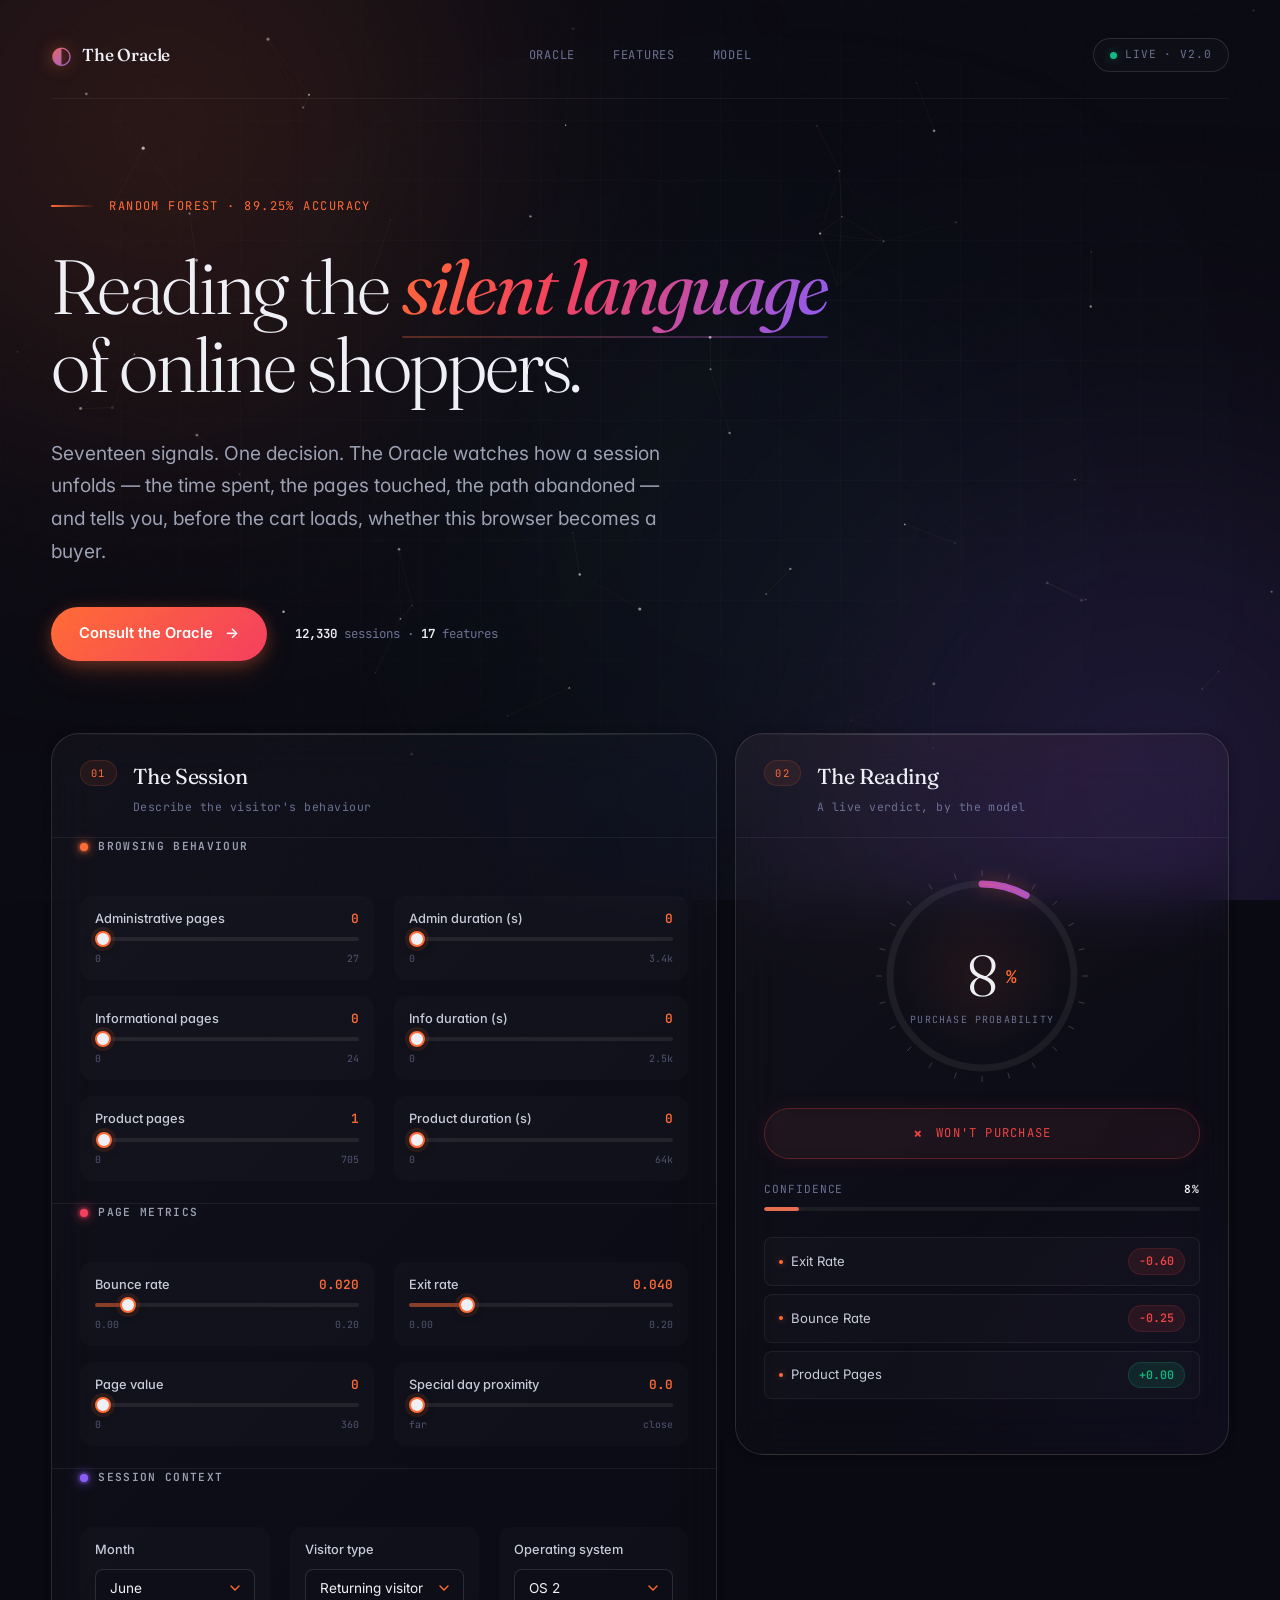
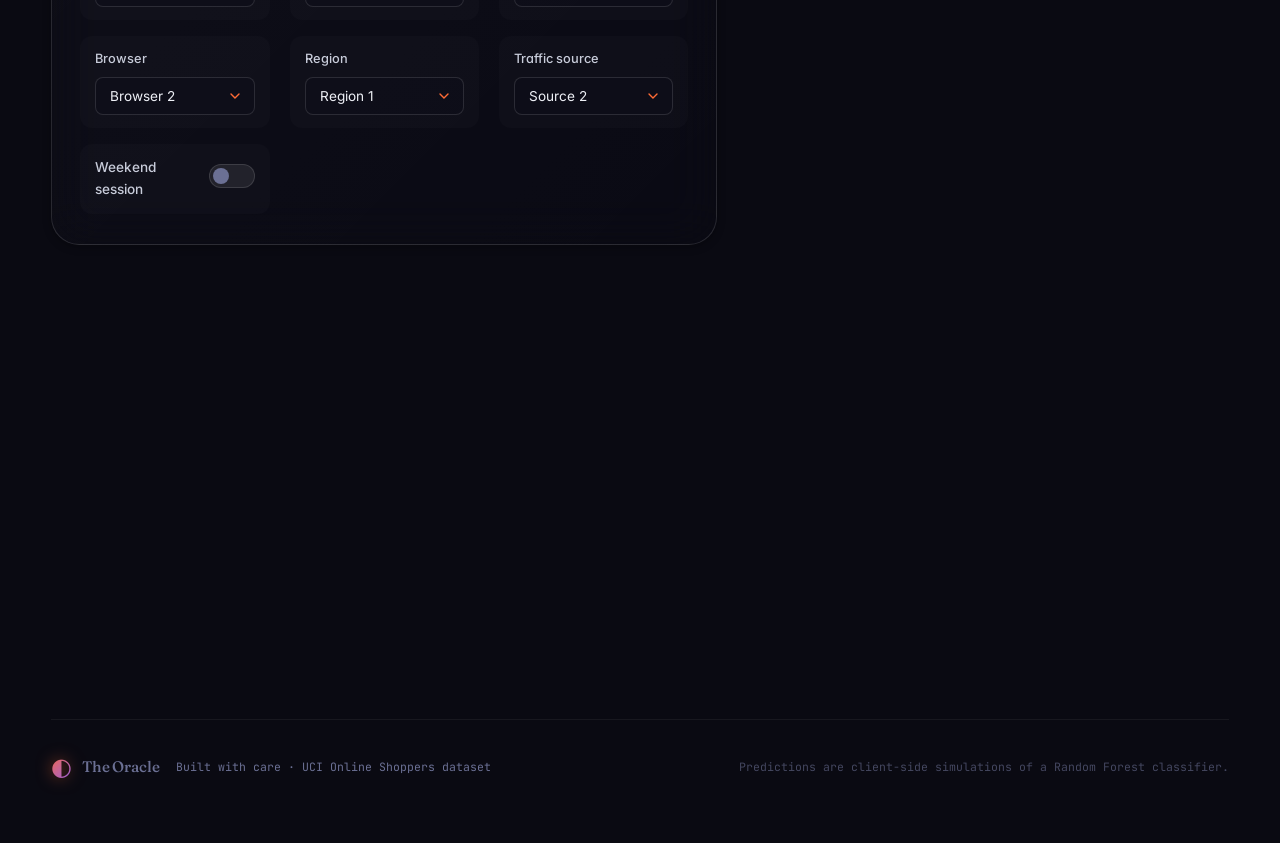
==== commit 3790cb45: "Update frontend" ====
--- a/frontend/index.html
+++ b/frontend/index.html
@@ -42,7 +42,7 @@
         <div class="masthead__meta">
           <span class="status">
             <span class="status__pulse"></span>
-            Live · v1.0
+            Live · v2.0
           </span>
         </div>
       </div>
@@ -93,7 +93,7 @@
         <!-- Browsing -->
         <fieldset class="cluster">
           <legend class="cluster__legend">
-            <span class="cluster__dot" style="--c: #f4a261"></span>
+            <span class="cluster__dot" style="--c: #ff6b35"></span>
             Browsing behaviour
           </legend>
           <div class="cluster__grid">
@@ -158,7 +158,7 @@
         <!-- Metrics -->
         <fieldset class="cluster">
           <legend class="cluster__legend">
-            <span class="cluster__dot" style="--c: #e76f51"></span>
+            <span class="cluster__dot" style="--c: #f43f5e"></span>
             Page metrics
           </legend>
           <div class="cluster__grid">
@@ -205,7 +205,7 @@
         <!-- Context -->
         <fieldset class="cluster">
           <legend class="cluster__legend">
-            <span class="cluster__dot" style="--c: #c77dff"></span>
+            <span class="cluster__dot" style="--c: #8b5cf6"></span>
             Session context
           </legend>
           <div class="cluster__grid cluster__grid--select">
@@ -312,9 +312,9 @@
             <svg viewBox="0 0 220 220" class="dial">
               <defs>
                 <linearGradient id="dialGrad" x1="0" y1="0" x2="1" y2="1">
-                  <stop offset="0%" stop-color="#f4a261"/>
-                  <stop offset="50%" stop-color="#e76f51"/>
-                  <stop offset="100%" stop-color="#c77dff"/>
+                  <stop offset="0%" stop-color="#ff6b35"/>
+                  <stop offset="50%" stop-color="#f43f5e"/>
+                  <stop offset="100%" stop-color="#8b5cf6"/>
                 </linearGradient>
               </defs>
               <!-- decorative ticks -->
@@ -396,7 +396,7 @@
         </div>
 
         <div class="quote">
-          <span class="quote__mark">“</span>
+          <span class="quote__mark">"</span>
           The model learns from a year of human indecision — every abandoned
           cart, every deep-scroll at 2 a.m. — and finds the pattern hidden
           in 12,330 sessions.
--- a/frontend/style.css
+++ b/frontend/style.css
@@ -1,40 +1,67 @@
 /* ════════════════════════════════════════════════════════════
-   The Oracle — Shoppers Intention
-   Warm-tone bento · serif+mono · constellation bg
-   �═══════════════════════════════════════════════════════════ */
+   The Oracle — Shoppers Intention · v2.0
+   Premium dark glass aesthetic · Neon accents · Depth-first
+   ════════════════════════════════════════════════════════════ */
 
 /* ── Tokens ────────────────────────────────────────────── */
 :root {
-  /* Warm deep palette — NOT the typical blue/cyan */
-  --ink-0:   #1a0e2e;   /* deepest */
-  --ink-1:   #261540;
-  --ink-2:   #3a2057;
-  --ink-3:   #4f2d75;
-
-  --paper:   #f7f1e8;   /* warm cream */
-  --paper-2: #efe6d2;
-
-  --amber:   #f4a261;
-  --coral:   #e76f51;
-  --rose:    #e85d75;
-  --violet:  #c77dff;
-  --teal:    #5eaaa8;
-
-  --muted:   #9b8db0;
-  --line:    rgba(247, 241, 232, 0.10);
-  --line-2:  rgba(247, 241, 232, 0.18);
-
-  --good:    #7fb069;
-  --bad:     #e63946;
-
+  /* Dark depth palette */
+  --ink-0:   #0a0a12;
+  --ink-1:   #0f0f1a;
+  --ink-2:   #161625;
+  --ink-3:   #1e1e32;
+  --ink-4:   #2a2a42;
+
+  --paper:   #eef0f6;
+  --paper-2: #c8ccda;
+  --paper-3: #9ba0b3;
+
+  /* Neon accent system */
+  --accent:     #ff6b35;
+  --accent-2:   #ff8c5a;
+  --accent-glow: rgba(255, 107, 53, 0.5);
+
+  --violet:    #8b5cf6;
+  --violet-2:  #a78bfa;
+  --violet-glow: rgba(139, 92, 246, 0.4);
+
+  --cyan:      #06b6d4;
+  --cyan-glow: rgba(6, 182, 212, 0.4);
+
+  --rose:      #f43f5e;
+  --rose-glow: rgba(244, 63, 94, 0.4);
+
+  --emerald:   #10b981;
+  --emerald-glow: rgba(16, 185, 129, 0.4);
+
+  --amber:     #f59e0b;
+  --amber-glow: rgba(245, 158, 11, 0.4);
+
+  --muted:     #6b7094;
+  --line:      rgba(255, 255, 255, 0.06);
+  --line-2:    rgba(255, 255, 255, 0.12);
+  --line-3:    rgba(255, 255, 255, 0.18);
+
+  --good:      #10b981;
+  --bad:       #ef4444;
+
+  /* Typography */
   --serif:   'Fraunces', 'Times New Roman', serif;
   --mono:    'JetBrains Mono', ui-monospace, monospace;
   --sans:    'Inter', system-ui, sans-serif;
 
-  --r-sm:    10px;
-  --r-md:    18px;
+  /* Radius */
+  --r-xs:    8px;
+  --r-sm:    12px;
+  --r-md:    20px;
   --r-lg:    28px;
   --r-xl:    40px;
+
+  /* Shadows */
+  --shadow-sm: 0 2px 8px rgba(0,0,0,0.3);
+  --shadow-md: 0 8px 32px rgba(0,0,0,0.4);
+  --shadow-lg: 0 16px 48px rgba(0,0,0,0.5);
+  --shadow-glow: 0 0 60px rgba(255, 107, 53, 0.08);
 }
 
 /* ── Reset ──────────────────────────────────────────────── */
@@ -44,10 +71,12 @@
   font-family: var(--sans);
   color: var(--paper);
   background: var(--ink-0);
-  line-height: 1.55;
+  line-height: 1.6;
   overflow-x: hidden;
   min-height: 100vh;
   font-feature-settings: 'ss01', 'cv11';
+  -webkit-font-smoothing: antialiased;
+  -moz-osx-font-smoothing: grayscale;
 }
 
 /* ── Aurora background ─────────────────────────────────── */
@@ -57,33 +86,36 @@
 }
 .aurora__blob {
   position: absolute;
-  width: 60vw; height: 60vw;
   border-radius: 50%;
-  filter: blur(120px);
-  opacity: 0.45;
+  filter: blur(140px);
+  opacity: 0.3;
   mix-blend-mode: screen;
-  animation: drift 30s ease-in-out infinite;
+  animation: drift 40s ease-in-out infinite;
+  will-change: transform;
 }
 .aurora__blob--1 {
-  background: radial-gradient(circle, var(--coral), transparent 70%);
-  top: -20%; left: -10%;
+  background: radial-gradient(circle, var(--accent), transparent 70%);
+  width: 55vw; height: 55vw;
+  top: -25%; left: -15%;
 }
 .aurora__blob--2 {
   background: radial-gradient(circle, var(--violet), transparent 70%);
-  bottom: -25%; right: -15%;
-  animation-delay: -10s;
+  width: 60vw; height: 60vw;
+  bottom: -30%; right: -20%;
+  animation-delay: -13s;
 }
 .aurora__blob--3 {
-  background: radial-gradient(circle, var(--amber), transparent 70%);
-  top: 40%; left: 30%;
-  width: 40vw; height: 40vw;
-  opacity: 0.25;
-  animation-delay: -20s;
+  background: radial-gradient(circle, var(--cyan), transparent 70%);
+  width: 35vw; height: 35vw;
+  top: 35%; left: 40%;
+  opacity: 0.15;
+  animation-delay: -26s;
 }
 @keyframes drift {
-  0%, 100% { transform: translate(0,0) scale(1); }
-  33%      { transform: translate(8%, -4%) scale(1.08); }
-  66%      { transform: translate(-6%, 5%) scale(0.95); }
+  0%, 100% { transform: translate(0,0) scale(1) rotate(0deg); }
+  25%      { transform: translate(6%, -5%) scale(1.05) rotate(2deg); }
+  50%      { transform: translate(-4%, 8%) scale(0.97) rotate(-1deg); }
+  75%      { transform: translate(5%, 3%) scale(1.03) rotate(1deg); }
 }
 
 /* ── Star canvas ───────────────────────────────────────── */
@@ -98,17 +130,32 @@
 .grain {
   position: fixed; inset: 0; z-index: 999;
   pointer-events: none;
-  opacity: 0.05;
+  opacity: 0.035;
   mix-blend-mode: overlay;
   background-image: url("data:image/svg+xml;utf8,<svg viewBox='0 0 200 200' xmlns='http://www.w3.org/2000/svg'><filter id='n'><feTurbulence type='fractalNoise' baseFrequency='0.9' numOctaves='2'/></filter><rect width='100%25' height='100%25' filter='url(%23n)'/></svg>");
+}
+
+/* ── Mesh grid background ──────────────────────────────── */
+body::before {
+  content: '';
+  position: fixed;
+  inset: 0;
+  z-index: 0;
+  background-image:
+    linear-gradient(rgba(255,255,255,0.02) 1px, transparent 1px),
+    linear-gradient(90deg, rgba(255,255,255,0.02) 1px, transparent 1px);
+  background-size: 60px 60px;
+  pointer-events: none;
+  mask-image: radial-gradient(ellipse 70% 60% at 50% 40%, black 30%, transparent 100%);
+  -webkit-mask-image: radial-gradient(ellipse 70% 60% at 50% 40%, black 30%, transparent 100%);
 }
 
 /* ── Shell ─────────────────────────────────────────────── */
 .shell {
   position: relative; z-index: 10;
-  max-width: 1440px;
+  max-width: 1480px;
   margin: 0 auto;
-  padding: 32px clamp(16px, 4vw, 48px) 48px;
+  padding: 28px clamp(16px, 4vw, 56px) 56px;
 }
 
 /* ═══ MASTHEAD ═══════════════════════════════════════════ */
@@ -119,34 +166,44 @@
   grid-template-columns: 1fr auto 1fr;
   align-items: center;
   gap: 24px;
-  padding-bottom: 28px;
+  padding-bottom: 24px;
   border-bottom: 1px solid var(--line);
 }
-.masthead__nav { display: flex; gap: 28px; }
+.masthead__nav { display: flex; gap: 6px; }
 .masthead__nav a {
   color: var(--muted);
   text-decoration: none;
   font-family: var(--mono);
-  font-size: 0.78rem;
+  font-size: 0.75rem;
   letter-spacing: 0.06em;
   text-transform: uppercase;
-  transition: color 0.2s;
-}
-.masthead__nav a:hover { color: var(--amber); }
+  padding: 8px 16px;
+  border-radius: 100px;
+  transition: color 0.25s, background 0.25s;
+  position: relative;
+}
+.masthead__nav a:hover {
+  color: var(--accent);
+  background: rgba(255, 107, 53, 0.08);
+}
 .masthead__meta { display: flex; justify-content: flex-end; }
 
 .mark {
   display: inline-flex; align-items: center; gap: 10px;
   font-family: var(--serif);
   font-weight: 500;
-  font-size: 1.05rem;
+  font-size: 1.08rem;
   letter-spacing: -0.01em;
 }
 .mark__glyph {
-  font-size: 1.4rem;
-  color: var(--amber);
-  animation: spin 18s linear infinite;
+  font-size: 1.5rem;
+  background: linear-gradient(135deg, var(--accent), var(--violet));
+  -webkit-background-clip: text;
+  background-clip: text;
+  -webkit-text-fill-color: transparent;
+  animation: spin 20s linear infinite;
   display: inline-block;
+  filter: drop-shadow(0 0 8px var(--accent-glow));
 }
 @keyframes spin { to { transform: rotate(360deg); } }
 .mark--small { font-size: 0.95rem; }
@@ -154,78 +211,94 @@
 .status {
   display: inline-flex; align-items: center; gap: 8px;
   font-family: var(--mono);
-  font-size: 0.72rem;
+  font-size: 0.7rem;
   letter-spacing: 0.08em;
   text-transform: uppercase;
   color: var(--muted);
-  padding: 6px 12px;
+  padding: 7px 16px;
   border: 1px solid var(--line-2);
   border-radius: 100px;
+  background: rgba(255,255,255,0.02);
+  backdrop-filter: blur(8px);
 }
 .status__pulse {
   width: 7px; height: 7px;
   border-radius: 50%;
-  background: var(--good);
-  box-shadow: 0 0 8px var(--good);
-  animation: pulse 1.8s ease-in-out infinite;
+  background: var(--emerald);
+  box-shadow: 0 0 10px var(--emerald-glow);
+  animation: pulse 2s ease-in-out infinite;
 }
 @keyframes pulse {
   0%, 100% { opacity: 1; transform: scale(1); }
-  50%      { opacity: 0.4; transform: scale(0.7); }
+  50%      { opacity: 0.3; transform: scale(0.6); }
 }
 
 /* ── Hero ─────────────────────────────────────────────── */
 .hero {
-  padding: clamp(60px, 12vh, 120px) 0 clamp(40px, 8vh, 80px);
-  max-width: 920px;
+  padding: clamp(56px, 10vh, 120px) 0 clamp(48px, 8vh, 88px);
+  max-width: 880px;
 }
 
 .hero__eyebrow {
   display: inline-flex; align-items: center; gap: 14px;
   font-family: var(--mono);
-  font-size: 0.78rem;
-  letter-spacing: 0.1em;
+  font-size: 0.75rem;
+  letter-spacing: 0.12em;
   text-transform: uppercase;
-  color: var(--amber);
-  margin-bottom: 28px;
+  color: var(--accent);
+  margin-bottom: 32px;
   opacity: 0;
   animation: rise 0.7s 0.1s forwards;
 }
 .eyebrow-rule {
-  width: 40px; height: 1px;
-  background: var(--amber);
+  width: 44px; height: 2px;
+  background: linear-gradient(90deg, var(--accent), transparent);
   display: block;
+  border-radius: 1px;
 }
 
 .hero__title {
   font-family: var(--serif);
   font-weight: 300;
   font-style: normal;
-  font-size: clamp(2.4rem, 6vw, 5rem);
+  font-size: clamp(2.6rem, 6vw, 5.2rem);
   line-height: 1.02;
-  letter-spacing: -0.025em;
+  letter-spacing: -0.03em;
   color: var(--paper);
-  margin-bottom: 28px;
+  margin-bottom: 32px;
   opacity: 0;
   animation: rise 0.8s 0.2s forwards;
 }
 .hero__title em {
   font-style: italic;
   font-weight: 400;
-  background: linear-gradient(120deg, var(--amber), var(--coral) 50%, var(--violet));
+  background: linear-gradient(120deg, var(--accent), var(--rose) 40%, var(--violet));
   -webkit-background-clip: text;
   background-clip: text;
   -webkit-text-fill-color: transparent;
   color: transparent;
+  position: relative;
+}
+.hero__title em::after {
+  content: '';
+  position: absolute;
+  bottom: -4px;
+  left: 0;
+  width: 100%;
+  height: 2px;
+  background: linear-gradient(90deg, var(--accent), var(--violet));
+  opacity: 0.3;
+  border-radius: 1px;
 }
 
 .hero__lede {
-  font-size: clamp(1.05rem, 1.5vw, 1.25rem);
-  color: var(--muted);
-  max-width: 640px;
-  margin-bottom: 36px;
+  font-size: clamp(1.05rem, 1.5vw, 1.22rem);
+  color: var(--paper-3);
+  max-width: 620px;
+  margin-bottom: 40px;
   opacity: 0;
   animation: rise 0.8s 0.3s forwards;
+  line-height: 1.7;
 }
 
 .hero__cta {
@@ -235,32 +308,48 @@
 }
 .btn {
   display: inline-flex; align-items: center; gap: 12px;
-  padding: 14px 24px;
+  padding: 15px 28px;
   border-radius: 100px;
   text-decoration: none;
   font-family: var(--sans);
   font-weight: 600;
-  font-size: 0.95rem;
-  transition: transform 0.25s, box-shadow 0.25s, background 0.25s;
-}
+  font-size: 0.92rem;
+  transition: transform 0.3s cubic-bezier(0.22,1,0.36,1), box-shadow 0.3s, background 0.3s;
+  position: relative;
+  overflow: hidden;
+}
+.btn::before {
+  content: '';
+  position: absolute;
+  inset: 0;
+  border-radius: inherit;
+  background: linear-gradient(120deg, rgba(255,255,255,0.2), transparent 50%);
+  opacity: 0;
+  transition: opacity 0.3s;
+}
+.btn:hover::before { opacity: 1; }
 .btn--primary {
-  background: linear-gradient(120deg, var(--amber), var(--coral));
-  color: var(--ink-0);
-  box-shadow: 0 12px 32px -8px rgba(244, 162, 97, 0.4);
+  background: linear-gradient(135deg, var(--accent), var(--rose));
+  color: white;
+  box-shadow:
+    0 4px 16px rgba(255, 107, 53, 0.3),
+    0 12px 40px -8px rgba(255, 107, 53, 0.2);
 }
 .btn--primary:hover {
-  transform: translateY(-2px);
-  box-shadow: 0 18px 40px -8px rgba(244, 162, 97, 0.55);
+  transform: translateY(-3px) scale(1.02);
+  box-shadow:
+    0 8px 24px rgba(255, 107, 53, 0.4),
+    0 20px 48px -8px rgba(255, 107, 53, 0.3);
 }
 .btn__arrow {
   display: inline-block;
-  transition: transform 0.25s;
-}
-.btn--primary:hover .btn__arrow { transform: translateX(4px); }
+  transition: transform 0.3s cubic-bezier(0.22,1,0.36,1);
+}
+.btn--primary:hover .btn__arrow { transform: translateX(5px); }
 
 .hero__stat {
   font-family: var(--mono);
-  font-size: 0.8rem;
+  font-size: 0.78rem;
   color: var(--muted);
 }
 .hero__stat strong {
@@ -271,38 +360,58 @@
 /* ═══ BENTO GRID ═════════════════════════════════════════ */
 .bento {
   display: grid;
-  grid-template-columns: 1.4fr 1fr;
-  gap: 20px;
-  margin-bottom: 48px;
+  grid-template-columns: 1.35fr 1fr;
+  gap: 18px;
+  margin-bottom: 56px;
 }
 
 @media (max-width: 1024px) {
   .bento { grid-template-columns: 1fr; }
+  .card--verdict, .card--features, .card--model { grid-column: 1 !important; }
 }
 
 /* ── Glass card ───────────────────────────────────────── */
 .glass {
   position: relative;
   background:
-    linear-gradient(180deg, rgba(247, 241, 232, 0.04), rgba(247, 241, 232, 0.015)),
-    rgba(26, 14, 46, 0.55);
-  border: 1px solid var(--line);
+    linear-gradient(135deg, rgba(255,255,255,0.03) 0%, rgba(255,255,255,0.005) 100%);
+  border: 1px solid var(--line-2);
   border-radius: var(--r-lg);
-  backdrop-filter: blur(20px) saturate(1.2);
-  -webkit-backdrop-filter: blur(20px) saturate(1.2);
+  backdrop-filter: blur(24px) saturate(1.3);
+  -webkit-backdrop-filter: blur(24px) saturate(1.3);
   overflow: hidden;
-  transition: border-color 0.3s, transform 0.4s cubic-bezier(0.22, 1, 0.36, 1);
-}
+  transition:
+    border-color 0.4s cubic-bezier(0.22,1,0.36,1),
+    transform 0.5s cubic-bezier(0.22,1,0.36,1),
+    box-shadow 0.4s;
+  box-shadow: var(--shadow-sm);
+}
+
+/* Shine effect on top edge */
 .glass::before {
   content: '';
+  position: absolute;
+  top: 0; left: 0; right: 0;
+  height: 1px;
+  background: linear-gradient(90deg, transparent, rgba(255,255,255,0.15) 30%, rgba(255,255,255,0.15) 70%, transparent);
+  pointer-events: none;
+}
+
+/* Hover glow */
+.glass::after {
+  content: '';
   position: absolute; inset: 0;
-  background: linear-gradient(135deg, rgba(244,162,97,0.05), transparent 40%);
+  background: radial-gradient(circle at var(--mx, 50%) var(--my, 50%), rgba(255,107,53,0.06), transparent 60%);
   pointer-events: none;
   opacity: 0;
-  transition: opacity 0.4s;
-}
-.glass:hover::before { opacity: 1; }
-.glass:hover { border-color: var(--line-2); }
+  transition: opacity 0.5s;
+  border-radius: inherit;
+}
+.glass:hover::after { opacity: 1; }
+.glass:hover {
+  border-color: var(--line-3);
+  box-shadow: var(--shadow-md), var(--shadow-glow);
+}
 
 /* card grid placement */
 .card--input    { grid-row: span 2; }
@@ -312,29 +421,32 @@
 
 /* ── Card head ────────────────────────────────────────── */
 .card__head {
-  display: flex; align-items: flex-start; gap: 18px;
-  padding: 28px 28px 20px;
-  border-bottom: 1px dashed var(--line);
+  display: flex; align-items: flex-start; gap: 16px;
+  padding: 26px 28px 20px;
+  border-bottom: 1px solid var(--line);
 }
 .card__index {
   font-family: var(--mono);
-  font-size: 0.7rem;
-  letter-spacing: 0.1em;
-  color: var(--amber);
-  padding-top: 6px;
+  font-size: 0.65rem;
+  letter-spacing: 0.12em;
+  color: var(--accent);
+  padding: 4px 10px;
+  background: rgba(255, 107, 53, 0.08);
+  border-radius: 100px;
+  border: 1px solid rgba(255, 107, 53, 0.15);
   flex-shrink: 0;
 }
 .card__title {
   font-family: var(--serif);
   font-weight: 400;
-  font-size: 1.4rem;
-  letter-spacing: -0.015em;
+  font-size: 1.35rem;
+  letter-spacing: -0.02em;
   color: var(--paper);
   margin-bottom: 4px;
 }
 .card__sub {
   font-family: var(--mono);
-  font-size: 0.75rem;
+  font-size: 0.72rem;
   color: var(--muted);
   letter-spacing: 0.04em;
 }
@@ -344,65 +456,82 @@
 
 .cluster {
   border: 0;
-  padding: 24px 28px;
-  border-bottom: 1px dashed var(--line);
+  padding: 22px 28px;
+  border-bottom: 1px solid var(--line);
 }
 .cluster:last-of-type { border-bottom: 0; }
 
 .cluster__legend {
   display: flex; align-items: center; gap: 10px;
   font-family: var(--mono);
-  font-size: 0.72rem;
+  font-size: 0.7rem;
   font-weight: 600;
   letter-spacing: 0.12em;
   text-transform: uppercase;
-  color: var(--muted);
-  margin-bottom: 20px;
+  color: var(--paper-3);
+  margin-bottom: 18px;
   padding: 0;
 }
 .cluster__dot {
   width: 8px; height: 8px;
   border-radius: 50%;
   background: var(--c);
-  box-shadow: 0 0 10px var(--c);
+  box-shadow: 0 0 12px var(--c), 0 0 4px var(--c);
+  animation: dotPulse 3s ease-in-out infinite;
+}
+@keyframes dotPulse {
+  0%, 100% { box-shadow: 0 0 8px var(--c), 0 0 2px var(--c); }
+  50%      { box-shadow: 0 0 16px var(--c), 0 0 6px var(--c); }
 }
 
 .cluster__grid {
   display: grid;
-  grid-template-columns: repeat(auto-fit, minmax(220px, 1fr));
-  gap: 18px 22px;
+  grid-template-columns: repeat(auto-fit, minmax(210px, 1fr));
+  gap: 16px 20px;
 }
 .cluster__grid--select {
-  grid-template-columns: repeat(auto-fit, minmax(180px, 1fr));
+  grid-template-columns: repeat(auto-fit, minmax(175px, 1fr));
 }
 
 /* ── Field (slider/select) ────────────────────────────── */
-.field { display: flex; flex-direction: column; gap: 8px; }
+.field {
+  display: flex; flex-direction: column; gap: 8px;
+  padding: 12px 14px;
+  border-radius: var(--r-sm);
+  background: rgba(255,255,255,0.015);
+  border: 1px solid transparent;
+  transition: border-color 0.25s, background 0.25s;
+}
+.field:hover {
+  border-color: var(--line-2);
+  background: rgba(255,255,255,0.03);
+}
 .field__head {
   display: flex; justify-content: space-between; align-items: baseline; gap: 8px;
 }
 .field label {
   font-family: var(--sans);
-  font-size: 0.82rem;
+  font-size: 0.8rem;
   font-weight: 500;
   color: var(--paper-2);
 }
 .field__val {
   font-family: var(--mono);
-  font-size: 0.82rem;
+  font-size: 0.8rem;
   font-weight: 600;
-  color: var(--amber);
+  color: var(--accent);
   font-variant-numeric: tabular-nums;
 }
 .field__scale {
   display: flex; justify-content: space-between;
   font-family: var(--mono);
-  font-size: 0.65rem;
+  font-size: 0.62rem;
   color: var(--muted);
   margin-top: 2px;
-}
-
-/* Custom range — warm themed */
+  opacity: 0.7;
+}
+
+/* Custom range — neon themed */
 input[type="range"] {
   -webkit-appearance: none;
   appearance: none;
@@ -410,33 +539,39 @@
   height: 4px;
   border-radius: 4px;
   background: linear-gradient(90deg,
-    rgba(244,162,97,0.4) var(--p, 0%),
-    rgba(247,241,232,0.12) var(--p, 0%));
+    rgba(255, 107, 53, 0.5) var(--p, 0%),
+    rgba(255, 255, 255, 0.08) var(--p, 0%));
   outline: none;
   cursor: pointer;
+  transition: background 0.15s;
 }
 input[type="range"]::-webkit-slider-thumb {
   -webkit-appearance: none;
   appearance: none;
-  width: 18px; height: 18px;
+  width: 16px; height: 16px;
   border-radius: 50%;
   background: var(--paper);
-  border: 3px solid var(--amber);
-  box-shadow: 0 0 0 4px rgba(244,162,97,0.15), 0 4px 12px rgba(0,0,0,0.4);
+  border: 2.5px solid var(--accent);
+  box-shadow:
+    0 0 0 4px rgba(255,107,53,0.12),
+    0 2px 8px rgba(0,0,0,0.5);
   cursor: grab;
-  transition: transform 0.15s, box-shadow 0.2s;
+  transition: transform 0.2s cubic-bezier(0.22,1,0.36,1), box-shadow 0.2s;
 }
 input[type="range"]::-webkit-slider-thumb:hover {
-  transform: scale(1.15);
-  box-shadow: 0 0 0 6px rgba(244,162,97,0.25), 0 4px 16px rgba(244,162,97,0.4);
+  transform: scale(1.2);
+  box-shadow:
+    0 0 0 6px rgba(255,107,53,0.2),
+    0 0 20px rgba(255,107,53,0.3),
+    0 4px 12px rgba(0,0,0,0.4);
 }
 input[type="range"]::-webkit-slider-thumb:active { cursor: grabbing; }
 input[type="range"]::-moz-range-thumb {
-  width: 18px; height: 18px;
+  width: 16px; height: 16px;
   border-radius: 50%;
   background: var(--paper);
-  border: 3px solid var(--amber);
-  box-shadow: 0 0 0 4px rgba(244,162,97,0.15);
+  border: 2.5px solid var(--accent);
+  box-shadow: 0 0 0 4px rgba(255,107,53,0.12);
   cursor: grab;
 }
 
@@ -444,27 +579,33 @@
 .field select {
   width: 100%;
   padding: 10px 36px 10px 14px;
-  border-radius: var(--r-sm);
+  border-radius: var(--r-xs);
   border: 1px solid var(--line-2);
-  background: rgba(26, 14, 46, 0.6);
+  background: rgba(15, 15, 26, 0.7);
   color: var(--paper);
   font-family: var(--sans);
-  font-size: 0.88rem;
+  font-size: 0.85rem;
   outline: none;
   cursor: pointer;
-  transition: border-color 0.2s, box-shadow 0.2s;
+  transition: border-color 0.25s, box-shadow 0.25s, background 0.25s;
   -webkit-appearance: none;
   appearance: none;
-  background-image: url("data:image/svg+xml;utf8,<svg xmlns='http://www.w3.org/2000/svg' width='10' height='6' viewBox='0 0 10 6'><path d='M1 1l4 4 4-4' stroke='%23f4a261' stroke-width='1.4' fill='none' stroke-linecap='round'/></svg>");
+  background-image: url("data:image/svg+xml;utf8,<svg xmlns='http://www.w3.org/2000/svg' width='10' height='6' viewBox='0 0 10 6'><path d='M1 1l4 4 4-4' stroke='%23ff6b35' stroke-width='1.4' fill='none' stroke-linecap='round'/></svg>");
   background-repeat: no-repeat;
   background-position: right 14px center;
 }
-.field select:hover { border-color: var(--amber); }
+.field select:hover {
+  border-color: var(--accent);
+  background: rgba(15, 15, 26, 0.85);
+}
 .field select:focus {
-  border-color: var(--amber);
-  box-shadow: 0 0 0 3px rgba(244,162,97,0.18);
-}
-.field select option { background: var(--ink-1); color: var(--paper); }
+  border-color: var(--accent);
+  box-shadow: 0 0 0 3px rgba(255,107,53,0.15), 0 0 16px rgba(255,107,53,0.1);
+}
+.field select option {
+  background: var(--ink-1);
+  color: var(--paper);
+}
 
 /* Toggle switch */
 .field--toggle {
@@ -473,19 +614,19 @@
   justify-content: space-between;
   gap: 12px;
 }
-.field--toggle label { font-size: 0.88rem; }
+.field--toggle label { font-size: 0.85rem; }
 
 .switch { position: relative; display: inline-block; flex-shrink: 0; }
 .switch input { opacity: 0; width: 0; height: 0; position: absolute; }
 .switch__rail {
   display: inline-block;
-  width: 44px; height: 24px;
+  width: 46px; height: 24px;
   border-radius: 100px;
-  background: rgba(247,241,232,0.12);
+  background: rgba(255,255,255,0.08);
   border: 1px solid var(--line-2);
   position: relative;
   cursor: pointer;
-  transition: background 0.25s, border-color 0.25s;
+  transition: background 0.3s, border-color 0.3s, box-shadow 0.3s;
 }
 .switch__knob {
   position: absolute;
@@ -493,29 +634,32 @@
   width: 16px; height: 16px;
   border-radius: 50%;
   background: var(--muted);
-  transition: transform 0.25s cubic-bezier(0.5, 0, 0.2, 1.4), background 0.25s;
+  transition: transform 0.3s cubic-bezier(0.5, 0, 0.2, 1.4), background 0.3s, box-shadow 0.3s;
 }
 .switch input:checked + .switch__rail {
-  background: rgba(244,162,97,0.2);
-  border-color: var(--amber);
+  background: rgba(255,107,53,0.15);
+  border-color: var(--accent);
+  box-shadow: 0 0 12px rgba(255,107,53,0.15);
 }
 .switch input:checked + .switch__rail .switch__knob {
-  transform: translateX(20px);
-  background: var(--amber);
+  transform: translateX(22px);
+  background: var(--accent);
+  box-shadow: 0 0 10px var(--accent-glow);
 }
 
 /* ═══ VERDICT CARD ═══════════════════════════════════════ */
 .card--verdict {
   display: flex; flex-direction: column;
   background:
-    radial-gradient(circle at 50% 0%, rgba(244,162,97,0.08), transparent 60%),
-    rgba(26, 14, 46, 0.55);
+    radial-gradient(circle at 50% -20%, rgba(255,107,53,0.06), transparent 50%),
+    radial-gradient(circle at 100% 100%, rgba(139,92,246,0.04), transparent 40%),
+    linear-gradient(135deg, rgba(255,255,255,0.03), rgba(255,255,255,0.005));
 }
 
 .verdict {
   padding: 28px;
   display: flex; flex-direction: column;
-  gap: 20px;
+  gap: 22px;
   flex: 1;
 }
 
@@ -524,29 +668,47 @@
   width: 220px; height: 220px;
   margin: 0 auto;
 }
+/* Ambient glow behind dial */
+.verdict__dial::before {
+  content: '';
+  position: absolute;
+  top: 50%; left: 50%;
+  transform: translate(-50%, -50%);
+  width: 160px; height: 160px;
+  border-radius: 50%;
+  background: radial-gradient(circle, var(--accent-glow), transparent 70%);
+  opacity: 0.15;
+  animation: dialGlowPulse 4s ease-in-out infinite;
+  pointer-events: none;
+}
+@keyframes dialGlowPulse {
+  0%, 100% { opacity: 0.1; transform: translate(-50%, -50%) scale(1); }
+  50%      { opacity: 0.2; transform: translate(-50%, -50%) scale(1.1); }
+}
+
 .dial { width: 100%; height: 100%; transform: rotate(-90deg); }
 .dial__bg {
   fill: none;
-  stroke: rgba(247,241,232,0.08);
-  stroke-width: 8;
+  stroke: rgba(255,255,255,0.06);
+  stroke-width: 7;
 }
 .dial__fill {
   fill: none;
   stroke: url(#dialGrad);
-  stroke-width: 8;
+  stroke-width: 7;
   stroke-linecap: round;
-  transition: stroke-dashoffset 0.6s cubic-bezier(0.22,1,0.36,1);
-  filter: drop-shadow(0 0 6px rgba(244,162,97,0.4));
+  transition: stroke-dashoffset 0.7s cubic-bezier(0.22,1,0.36,1);
+  filter: drop-shadow(0 0 8px rgba(255,107,53,0.35));
 }
 .dial__glow {
   fill: none;
-  stroke: var(--amber);
-  stroke-width: 1;
-  opacity: 0.15;
-  transition: stroke-dashoffset 0.6s ease;
+  stroke: var(--accent);
+  stroke-width: 1.5;
+  opacity: 0.12;
+  transition: stroke-dashoffset 0.7s ease;
 }
 .dial__ticks line {
-  stroke: rgba(247,241,232,0.25);
+  stroke: rgba(255,255,255,0.18);
   stroke-width: 1;
 }
 
@@ -559,8 +721,8 @@
   font-family: var(--serif);
 }
 .verdict__num #verdict-percent {
-  font-size: 3.4rem;
-  font-weight: 400;
+  font-size: 3.6rem;
+  font-weight: 300;
   letter-spacing: -0.03em;
   line-height: 1;
   color: var(--paper);
@@ -568,47 +730,51 @@
 }
 .verdict__unit {
   position: absolute;
-  top: 18px;
-  right: -18px;
+  top: 16px;
+  right: -20px;
   font-size: 1.1rem;
-  color: var(--amber);
-  font-family: var(--mono);
+  color: var(--accent);
+  font-family: var(--mono);
+  font-weight: 500;
 }
 .verdict__num small {
   font-family: var(--mono);
-  font-size: 0.65rem;
-  letter-spacing: 0.1em;
+  font-size: 0.62rem;
+  letter-spacing: 0.12em;
   text-transform: uppercase;
   color: var(--muted);
   margin-top: 8px;
   position: absolute;
-  bottom: -22px;
+  bottom: -24px;
   white-space: nowrap;
 }
 
 .verdict__call {
   display: flex; align-items: center; gap: 12px;
   justify-content: center;
-  padding: 12px 18px;
+  padding: 12px 20px;
   border-radius: 100px;
   border: 1px solid var(--line-2);
   font-family: var(--mono);
-  font-size: 0.78rem;
-  letter-spacing: 0.08em;
+  font-size: 0.76rem;
+  letter-spacing: 0.1em;
   text-transform: uppercase;
   color: var(--muted);
-  background: rgba(26, 14, 46, 0.4);
-  transition: all 0.4s;
+  background: rgba(10, 10, 18, 0.5);
+  backdrop-filter: blur(8px);
+  transition: all 0.4s cubic-bezier(0.22,1,0.36,1);
 }
 .verdict__call.is-purchase {
-  border-color: rgba(127,176,105,0.4);
-  background: rgba(127,176,105,0.1);
-  color: var(--good);
+  border-color: rgba(16,185,129,0.35);
+  background: rgba(16,185,129,0.08);
+  color: var(--emerald);
+  box-shadow: 0 0 20px rgba(16,185,129,0.1);
 }
 .verdict__call.is-no {
-  border-color: rgba(230,57,70,0.3);
-  background: rgba(230,57,70,0.08);
+  border-color: rgba(239,68,68,0.3);
+  background: rgba(239,68,68,0.06);
   color: var(--bad);
+  box-shadow: 0 0 20px rgba(239,68,68,0.08);
 }
 .verdict__icon {
   font-size: 1rem;
@@ -619,7 +785,7 @@
 .verdict__signal-head {
   display: flex; justify-content: space-between;
   font-family: var(--mono);
-  font-size: 0.72rem;
+  font-size: 0.7rem;
   color: var(--muted);
   letter-spacing: 0.08em;
   text-transform: uppercase;
@@ -627,34 +793,37 @@
 .verdict__signal-head span:last-child { color: var(--paper); font-weight: 600; }
 .track {
   height: 4px;
-  border-radius: 2px;
-  background: rgba(247,241,232,0.08);
+  border-radius: 4px;
+  background: rgba(255,255,255,0.06);
   overflow: hidden;
 }
 .track__fill {
   height: 100%;
-  background: linear-gradient(90deg, var(--amber), var(--coral));
-  transition: width 0.5s cubic-bezier(0.22,1,0.36,1), background 0.4s;
+  background: linear-gradient(90deg, var(--accent), var(--rose));
+  transition: width 0.6s cubic-bezier(0.22,1,0.36,1), background 0.4s;
+  border-radius: 4px;
+  box-shadow: 0 0 8px rgba(255,107,53,0.3);
 }
 
 .verdict__why {
   list-style: none;
   display: flex; flex-direction: column;
-  gap: 10px;
+  gap: 8px;
   margin-top: 4px;
 }
 .verdict__why li {
   display: flex; justify-content: space-between; align-items: center;
-  padding: 10px 12px;
-  background: rgba(247,241,232,0.03);
-  border-radius: var(--r-sm);
+  padding: 10px 14px;
+  background: rgba(255,255,255,0.02);
+  border-radius: var(--r-xs);
   border: 1px solid var(--line);
   font-size: 0.82rem;
-  transition: border-color 0.2s, background 0.2s;
+  transition: border-color 0.25s, background 0.25s, transform 0.25s;
 }
 .verdict__why li:hover {
   border-color: var(--line-2);
-  background: rgba(247,241,232,0.05);
+  background: rgba(255,255,255,0.04);
+  transform: translateX(4px);
 }
 .why-label {
   display: flex; align-items: center; gap: 8px;
@@ -664,52 +833,61 @@
   content: '';
   width: 4px; height: 4px;
   border-radius: 50%;
-  background: var(--amber);
+  background: var(--accent);
+  box-shadow: 0 0 6px var(--accent-glow);
 }
 .why-impact {
   font-family: var(--mono);
-  font-size: 0.75rem;
+  font-size: 0.73rem;
   font-weight: 600;
-  padding: 2px 8px;
+  padding: 3px 10px;
   border-radius: 100px;
 }
-.why-impact.up   { background: rgba(127,176,105,0.15); color: var(--good); }
-.why-impact.down { background: rgba(230,57,70,0.12); color: var(--bad); }
+.why-impact.up   {
+  background: rgba(16,185,129,0.12);
+  color: var(--emerald);
+  border: 1px solid rgba(16,185,129,0.2);
+}
+.why-impact.down {
+  background: rgba(239,68,68,0.1);
+  color: var(--bad);
+  border: 1px solid rgba(239,68,68,0.15);
+}
 
 /* ═══ FEATURES (WEIGHTS) ═══════════════════════════════ */
 .card--features .card__head { padding-bottom: 20px; }
 .weights {
-  padding: 24px 28px 28px;
+  padding: 22px 28px 28px;
   display: flex; flex-direction: column;
-  gap: 16px;
+  gap: 14px;
 }
 .weight-row {
   display: grid;
   grid-template-columns: 130px 1fr 44px;
   align-items: center;
-  gap: 12px;
+  gap: 14px;
   opacity: 0;
-  transform: translateX(-12px);
-  animation: slideIn 0.6s cubic-bezier(0.22,1,0.36,1) forwards;
+  transform: translateX(-16px);
+  animation: slideIn 0.7s cubic-bezier(0.22,1,0.36,1) forwards;
 }
 .weight-row:nth-child(1) { animation-delay: 0.05s; }
-.weight-row:nth-child(2) { animation-delay: 0.15s; }
-.weight-row:nth-child(3) { animation-delay: 0.25s; }
-.weight-row:nth-child(4) { animation-delay: 0.35s; }
-.weight-row:nth-child(5) { animation-delay: 0.45s; }
-.weight-row:nth-child(6) { animation-delay: 0.55s; }
+.weight-row:nth-child(2) { animation-delay: 0.12s; }
+.weight-row:nth-child(3) { animation-delay: 0.19s; }
+.weight-row:nth-child(4) { animation-delay: 0.26s; }
+.weight-row:nth-child(5) { animation-delay: 0.33s; }
+.weight-row:nth-child(6) { animation-delay: 0.40s; }
 
 .weight-row__label {
-  font-size: 0.8rem;
+  font-size: 0.78rem;
   color: var(--paper-2);
   white-space: nowrap;
   overflow: hidden;
   text-overflow: ellipsis;
 }
 .weight-row__bar {
-  height: 8px;
+  height: 6px;
   border-radius: 4px;
-  background: rgba(247,241,232,0.06);
+  background: rgba(255,255,255,0.04);
   position: relative;
   overflow: hidden;
 }
@@ -717,11 +895,23 @@
   height: 100%;
   width: 0;
   border-radius: 4px;
-  transition: width 1.2s cubic-bezier(0.22,1,0.36,1);
+  transition: width 1.4s cubic-bezier(0.22,1,0.36,1);
+  position: relative;
+}
+.weight-row__fill::after {
+  content: '';
+  position: absolute;
+  right: 0;
+  top: 0;
+  width: 8px;
+  height: 100%;
+  background: rgba(255,255,255,0.4);
+  border-radius: 0 4px 4px 0;
+  filter: blur(2px);
 }
 .weight-row__pct {
   font-family: var(--mono);
-  font-size: 0.78rem;
+  font-size: 0.76rem;
   font-weight: 600;
   color: var(--paper);
   text-align: right;
@@ -731,8 +921,9 @@
 /* ═══ MODEL CARD ═══════════════════════════════════════ */
 .card--model {
   background:
-    radial-gradient(circle at 100% 0%, rgba(199,125,255,0.08), transparent 60%),
-    rgba(26, 14, 46, 0.55);
+    radial-gradient(circle at 100% 0%, rgba(139,92,246,0.06), transparent 50%),
+    radial-gradient(circle at 0% 100%, rgba(6,182,212,0.04), transparent 40%),
+    linear-gradient(135deg, rgba(255,255,255,0.03), rgba(255,255,255,0.005));
 }
 .vessel {
   display: grid;
@@ -742,23 +933,43 @@
   margin: 0;
 }
 .vessel__cell {
-  background: rgba(26, 14, 46, 0.4);
-  padding: 22px 18px;
+  background: rgba(10, 10, 18, 0.5);
+  padding: 24px 18px;
   display: flex; flex-direction: column;
   gap: 4px;
+  transition: background 0.3s;
+  position: relative;
+}
+.vessel__cell:hover {
+  background: rgba(255,255,255,0.03);
+}
+.vessel__cell::after {
+  content: '';
+  position: absolute;
+  bottom: 0;
+  left: 50%;
+  transform: translateX(-50%);
+  width: 0;
+  height: 2px;
+  background: linear-gradient(90deg, var(--accent), var(--violet));
+  border-radius: 1px;
+  transition: width 0.4s cubic-bezier(0.22,1,0.36,1);
+}
+.vessel__cell:hover::after {
+  width: 60%;
 }
 .vessel__num {
   font-family: var(--serif);
-  font-weight: 400;
-  font-size: 1.8rem;
+  font-weight: 300;
+  font-size: 1.9rem;
   color: var(--paper);
   letter-spacing: -0.02em;
   line-height: 1;
 }
 .vessel__unit {
   font-family: var(--mono);
-  font-size: 0.9rem;
-  color: var(--amber);
+  font-size: 0.85rem;
+  color: var(--accent);
   margin-left: 2px;
   align-self: flex-start;
   margin-top: 4px;
@@ -766,11 +977,11 @@
 .vessel__cell .vessel__num + .vessel__unit { margin-left: -2px; }
 .vessel__label {
   font-family: var(--mono);
-  font-size: 0.7rem;
+  font-size: 0.68rem;
   text-transform: uppercase;
   letter-spacing: 0.08em;
   color: var(--muted);
-  margin-top: 8px;
+  margin-top: 10px;
 }
 @media (max-width: 560px) {
   .vessel { grid-template-columns: repeat(2, 1fr); }
@@ -779,16 +990,20 @@
 .quote {
   padding: 24px 28px 28px;
   font-family: var(--serif);
-  font-size: 1.05rem;
+  font-size: 1.02rem;
   font-style: italic;
-  color: var(--muted);
-  line-height: 1.55;
+  color: var(--paper-3);
+  line-height: 1.65;
   position: relative;
+  border-top: 1px solid var(--line);
 }
 .quote__mark {
   font-family: var(--serif);
-  font-size: 3rem;
-  color: var(--coral);
+  font-size: 3.2rem;
+  background: linear-gradient(135deg, var(--accent), var(--violet));
+  -webkit-background-clip: text;
+  background-clip: text;
+  -webkit-text-fill-color: transparent;
   line-height: 0.5;
   display: inline-block;
   margin-right: 6px;
@@ -802,20 +1017,20 @@
   align-items: center;
   flex-wrap: wrap;
   gap: 16px;
-  padding-top: 24px;
+  padding-top: 28px;
   border-top: 1px solid var(--line);
   font-family: var(--mono);
-  font-size: 0.75rem;
+  font-size: 0.72rem;
   color: var(--muted);
 }
 .foot__left {
   display: flex; align-items: center; gap: 16px;
 }
-.foot__right { opacity: 0.7; }
+.foot__right { opacity: 0.6; }
 
 /* ═══ ANIMATIONS ════════════════════════════════════════ */
 @keyframes rise {
-  from { opacity: 0; transform: translateY(20px); }
+  from { opacity: 0; transform: translateY(24px); }
   to   { opacity: 1; transform: translateY(0); }
 }
 @keyframes slideIn {
@@ -825,8 +1040,8 @@
 /* scroll reveal */
 .reveal {
   opacity: 0;
-  transform: translateY(24px);
-  transition: opacity 0.8s, transform 0.8s cubic-bezier(0.22,1,0.36,1);
+  transform: translateY(28px);
+  transition: opacity 0.9s, transform 0.9s cubic-bezier(0.22,1,0.36,1);
 }
 .reveal.is-in {
   opacity: 1;
@@ -834,18 +1049,28 @@
 }
 
 /* scrollbar */
-::-webkit-scrollbar { width: 10px; }
+::-webkit-scrollbar { width: 8px; }
 ::-webkit-scrollbar-track { background: var(--ink-0); }
 ::-webkit-scrollbar-thumb {
-  background: linear-gradient(180deg, var(--amber), var(--coral));
-  border-radius: 5px;
+  background: linear-gradient(180deg, var(--accent), var(--violet));
+  border-radius: 4px;
   border: 2px solid var(--ink-0);
+}
+::-webkit-scrollbar-thumb:hover {
+  background: linear-gradient(180deg, var(--accent-2), var(--violet-2));
 }
 
 /* selection */
 ::selection {
-  background: var(--amber);
+  background: var(--accent);
   color: var(--ink-0);
+}
+
+/* Focus visible */
+:focus-visible {
+  outline: 2px solid var(--accent);
+  outline-offset: 3px;
+  border-radius: 4px;
 }
 
 /* responsive */
@@ -855,4 +1080,21 @@
   .masthead__meta { order: 2; justify-content: flex-start; }
   .hero__cta { flex-direction: column; align-items: flex-start; }
   .weight-row { grid-template-columns: 100px 1fr 40px; }
-}
+  .field { padding: 10px 12px; }
+}
+
+@media (max-width: 480px) {
+  .hero__title {
+    font-size: 2rem;
+  }
+  .card__head {
+    padding: 20px 18px 16px;
+    gap: 12px;
+  }
+  .cluster {
+    padding: 18px;
+  }
+  .verdict {
+    padding: 20px;
+  }
+}
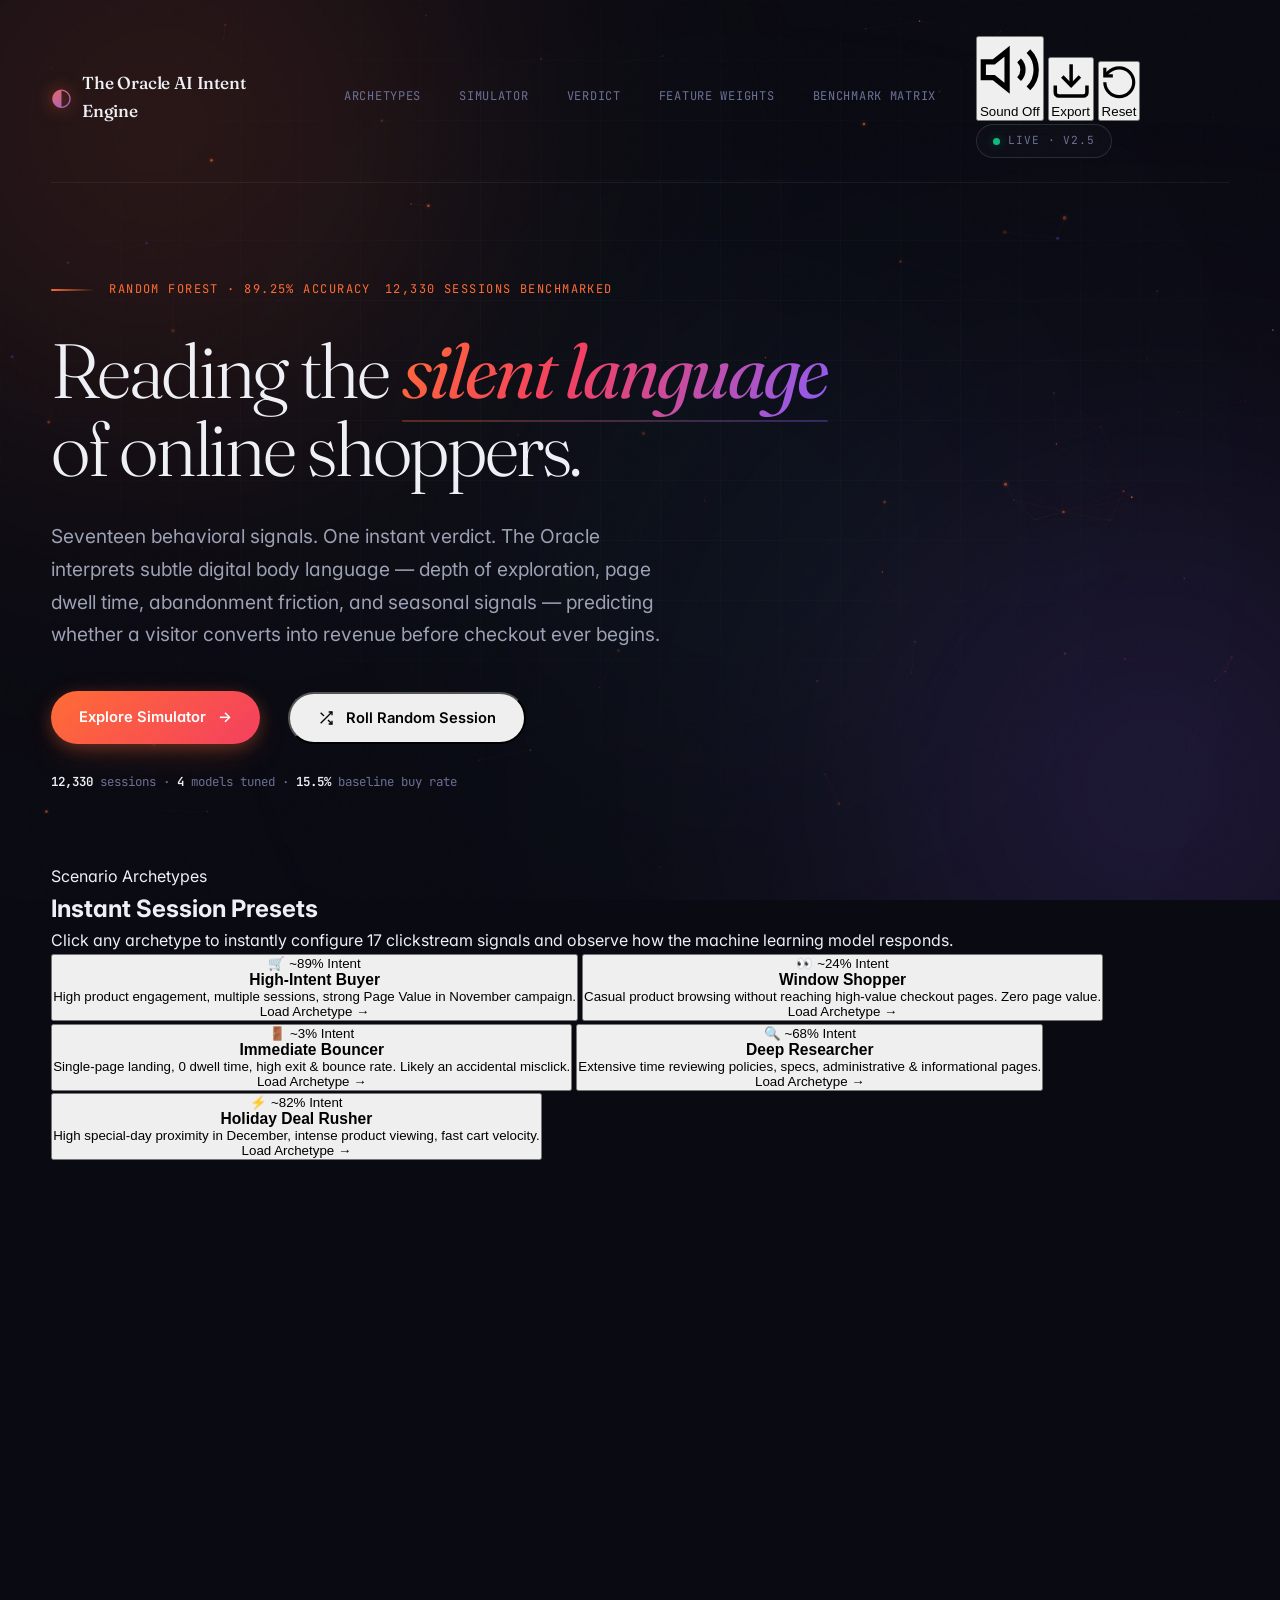
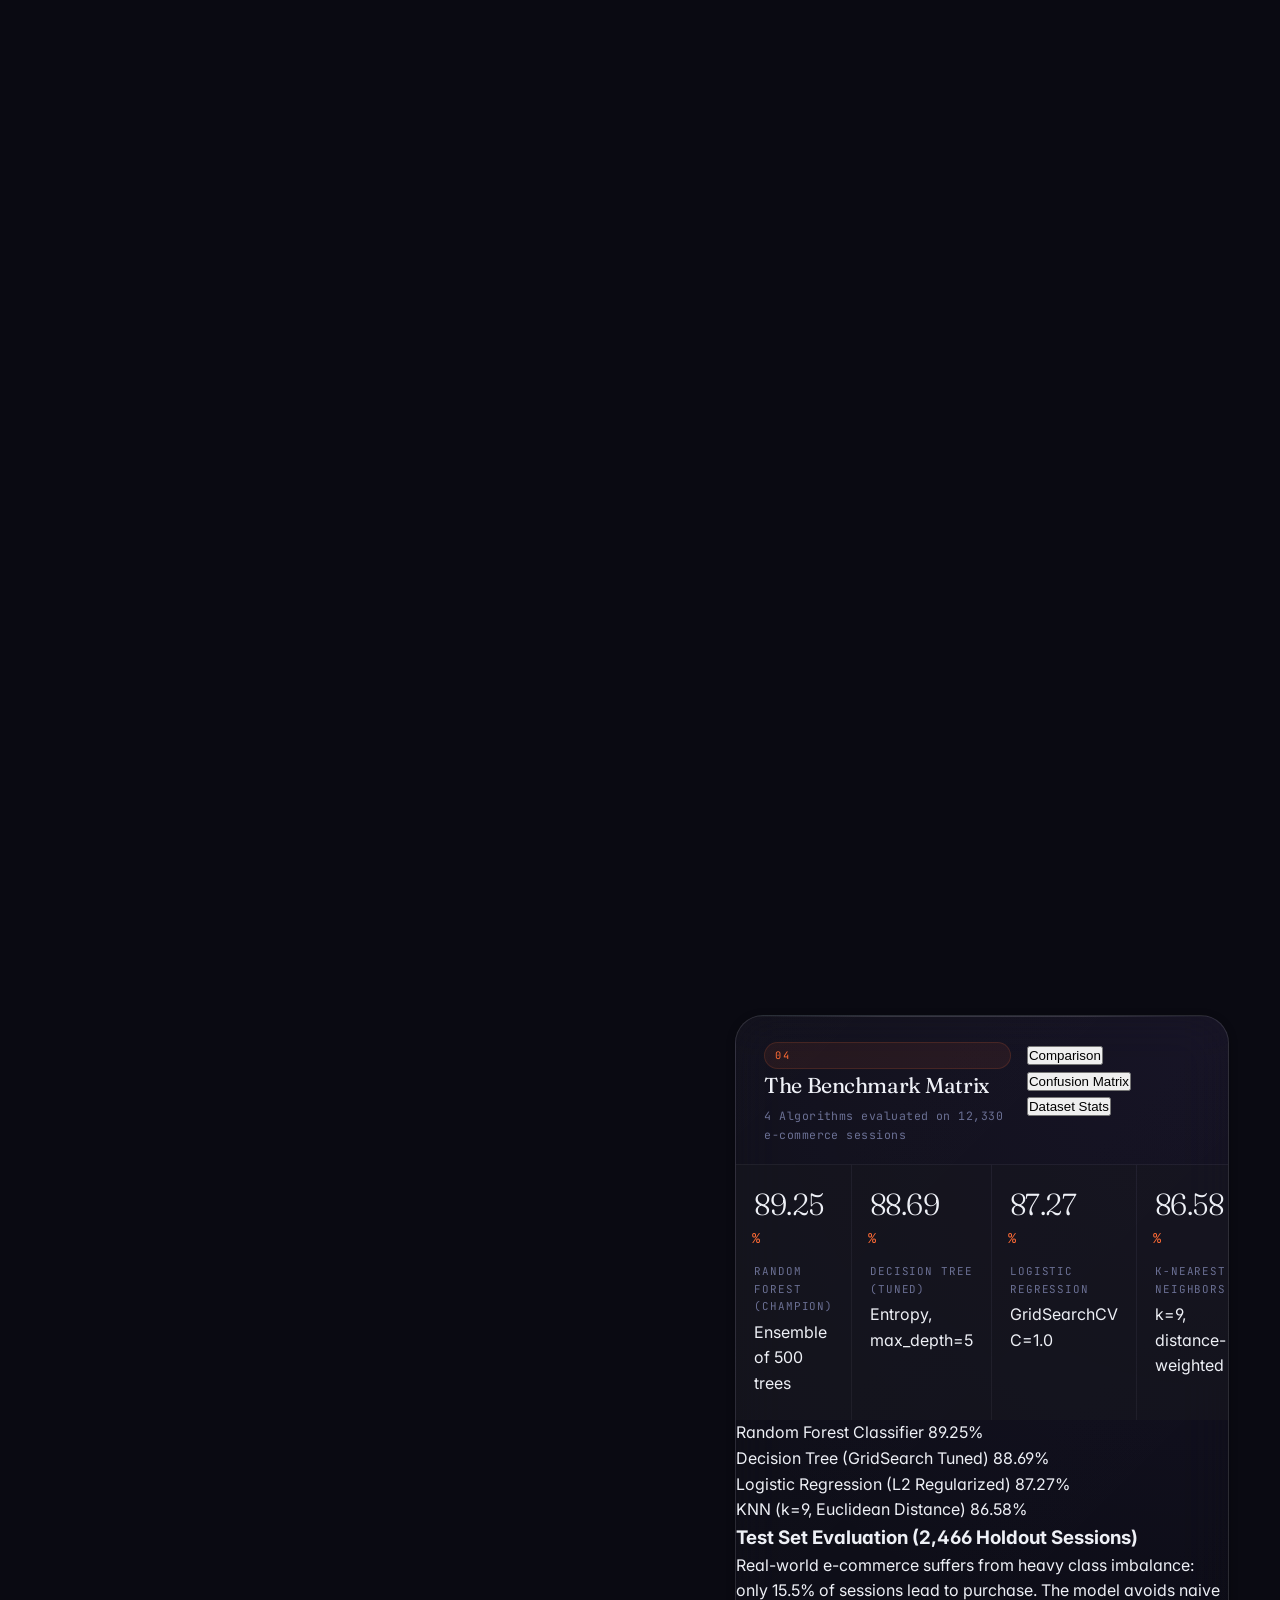
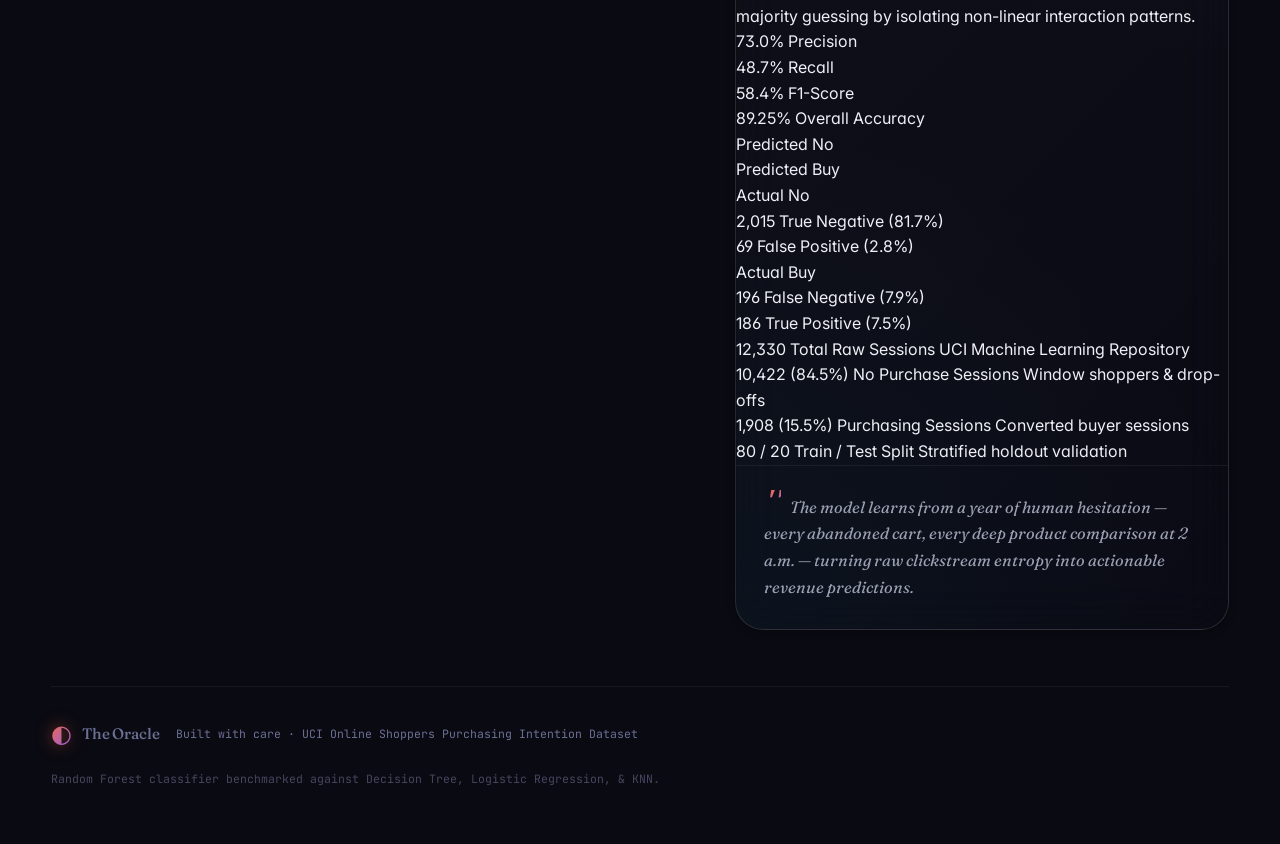
==== commit 323f572b: "Update frontend" ====
--- a/frontend/index.html
+++ b/frontend/index.html
@@ -3,11 +3,11 @@
 <head>
   <meta charset="UTF-8">
   <meta name="viewport" content="width=device-width, initial-scale=1.0">
-  <meta name="description" content="The Oracle — A machine-learning model that reads the digital body language of online shoppers. Trained on 12,330 sessions.">
-  <title>The Oracle · Shoppers Intention</title>
+  <meta name="description" content="The Oracle — An advanced machine-learning suite predicting online shopper purchase intent from 17 digital behavioral signals. Trained on 12,330 sessions.">
+  <title>The Oracle · Shoppers Intention AI</title>
   <link rel="preconnect" href="https://fonts.googleapis.com">
   <link rel="preconnect" href="https://fonts.gstatic.com" crossorigin>
-  <link href="https://fonts.googleapis.com/css2?family=Fraunces:opsz,wght@9..144,300;9..144,400;9..144,500;9..144,700&family=JetBrains+Mono:wght@400;500;600&family=Inter:wght@400;500;600;700&display=swap" rel="stylesheet">
+  <link href="https://fonts.googleapis.com/css2?family=Fraunces:opsz,wght@9..144,300;9..144,400;9..144,500;9..144,700&family=JetBrains+Mono:wght@400;500;600;700&family=Inter:wght@300;400;500;600;700&display=swap" rel="stylesheet">
   <link rel="stylesheet" href="style.css">
 </head>
 <body>
@@ -19,11 +19,14 @@
     <div class="aurora__blob aurora__blob--3"></div>
   </div>
 
-  <!-- Constellation canvas -->
+  <!-- Interactive Constellation canvas -->
   <canvas id="stars" aria-hidden="true"></canvas>
 
-  <!-- Grain overlay -->
+  <!-- Film grain overlay -->
   <div class="grain" aria-hidden="true"></div>
+
+  <!-- Toast notification outlet -->
+  <div class="toast-hub" id="toast-hub" aria-live="polite"></div>
 
   <main class="shell">
 
@@ -31,26 +34,61 @@
     <header class="masthead">
       <div class="masthead__row">
         <div class="mark">
-          <span class="mark__glyph">◐</span>
-          <span class="mark__word">The Oracle</span>
-        </div>
+          <span class="mark__glyph" aria-hidden="true">◐</span>
+          <div class="mark__text-group">
+            <span class="mark__word">The Oracle</span>
+            <span class="mark__badge">AI Intent Engine</span>
+          </div>
+        </div>
+
         <nav class="masthead__nav" aria-label="Sections">
-          <a href="#oracle">Oracle</a>
-          <a href="#features">Features</a>
-          <a href="#model">Model</a>
+          <a href="#archetypes">Archetypes</a>
+          <a href="#oracle">Simulator</a>
+          <a href="#verdict-card">Verdict</a>
+          <a href="#features">Feature Weights</a>
+          <a href="#benchmarks">Benchmark Matrix</a>
         </nav>
-        <div class="masthead__meta">
-          <span class="status">
-            <span class="status__pulse"></span>
-            Live · v2.0
-          </span>
+
+        <div class="masthead__actions">
+          <button type="button" class="action-btn" id="btn-sound" title="Toggle audio feedback" aria-label="Toggle audio feedback">
+            <svg class="action-btn__icon" viewBox="0 0 24 24" fill="none" stroke="currentColor" stroke-width="2">
+              <path d="M11 5L6 9H2v6h4l5 4V5z"/>
+              <path class="sound-wave sound-wave--1" d="M15.54 8.46a5 5 0 0 1 0 7.07"/>
+              <path class="sound-wave sound-wave--2" d="M19.07 4.93a10 10 0 0 1 0 14.14"/>
+            </svg>
+            <span class="action-btn__label" id="sound-label">Sound Off</span>
+          </button>
+
+          <button type="button" class="action-btn" id="btn-export" title="Export session configuration" aria-label="Export session parameters as JSON">
+            <svg class="action-btn__icon" viewBox="0 0 24 24" fill="none" stroke="currentColor" stroke-width="2">
+              <path d="M21 15v4a2 2 0 0 1-2 2H5a2 2 0 0 1-2-2v-4"/>
+              <polyline points="7 10 12 15 17 10"/>
+              <line x1="12" y1="15" x2="12" y2="3"/>
+            </svg>
+            <span class="action-btn__label">Export</span>
+          </button>
+
+          <button type="button" class="action-btn action-btn--reset" id="btn-reset" title="Reset all inputs to default" aria-label="Reset simulation to default baseline">
+            <svg class="action-btn__icon" viewBox="0 0 24 24" fill="none" stroke="currentColor" stroke-width="2">
+              <path d="M3 12a9 9 0 1 0 9-9 9.75 9.75 0 0 0-6.74 2.74L3 8"/>
+              <path d="M3 3v5h5"/>
+            </svg>
+            <span class="action-btn__label">Reset</span>
+          </button>
+
+          <div class="status" title="Simulation engine active">
+            <span class="status__pulse" aria-hidden="true"></span>
+            <span>Live · v2.5</span>
+          </div>
         </div>
       </div>
 
+      <!-- HERO SECTION -->
       <section class="hero">
         <div class="hero__eyebrow">
-          <span class="eyebrow-rule"></span>
-          <span>Random Forest · 89.25% accuracy</span>
+          <span class="eyebrow-rule" aria-hidden="true"></span>
+          <span class="pill-badge">Random Forest · 89.25% Accuracy</span>
+          <span class="pill-badge pill-badge--alt">12,330 Sessions Benchmarked</span>
         </div>
 
         <h1 class="hero__title">
@@ -59,234 +97,430 @@
         </h1>
 
         <p class="hero__lede">
-          Seventeen signals. One decision. The Oracle watches how a session
-          unfolds — the time spent, the pages touched, the path abandoned —
-          and tells you, before the cart loads, whether this browser
-          becomes a buyer.
+          Seventeen behavioral signals. One instant verdict. The Oracle interprets
+          subtle digital body language — depth of exploration, page dwell time,
+          abandonment friction, and seasonal signals — predicting whether a visitor
+          converts into revenue before checkout ever begins.
         </p>
 
         <div class="hero__cta">
           <a href="#oracle" class="btn btn--primary">
-            Consult the Oracle
-            <span class="btn__arrow">→</span>
+            Explore Simulator
+            <span class="btn__arrow" aria-hidden="true">→</span>
           </a>
-          <span class="hero__stat">
-            <strong>12,330</strong> sessions · <strong>17</strong> features
-          </span>
+          <button type="button" class="btn btn--secondary" id="btn-hero-random">
+            <svg width="16" height="16" viewBox="0 0 24 24" fill="none" stroke="currentColor" stroke-width="2" aria-hidden="true">
+              <polyline points="16 3 21 3 21 8"/>
+              <line x1="4" y1="20" x2="21" y2="3"/>
+              <polyline points="21 16 21 21 16 21"/>
+              <line x1="15" y1="15" x2="21" y2="21"/>
+              <line x1="4" y1="4" x2="9" y2="9"/>
+            </svg>
+            Roll Random Session
+          </button>
+          <div class="hero__stat">
+            <strong>12,330</strong> sessions · <strong>4</strong> models tuned · <strong>15.5%</strong> baseline buy rate
+          </div>
         </div>
       </section>
     </header>
 
+    <!-- ═══ SHOPPER ARCHETYPES COMPONENT ═══ -->
+    <section class="archetypes-section" id="archetypes">
+      <div class="section-head">
+        <div class="section-head__meta">
+          <span class="section-tag">Scenario Archetypes</span>
+          <h2 class="section-title">Instant Session Presets</h2>
+        </div>
+        <p class="section-desc">
+          Click any archetype to instantly configure 17 clickstream signals and observe how the machine learning model responds.
+        </p>
+      </div>
+
+      <div class="archetypes-grid">
+        <button type="button" class="archetype-card" data-archetype="high-intent">
+          <div class="archetype-card__header">
+            <span class="archetype-icon">🛒</span>
+            <span class="archetype-badge archetype-badge--high">~89% Intent</span>
+          </div>
+          <h3 class="archetype-name">High-Intent Buyer</h3>
+          <p class="archetype-desc">High product engagement, multiple sessions, strong Page Value in November campaign.</p>
+          <span class="archetype-action">Load Archetype →</span>
+        </button>
+
+        <button type="button" class="archetype-card" data-archetype="casual-browser">
+          <div class="archetype-card__header">
+            <span class="archetype-icon">👀</span>
+            <span class="archetype-badge archetype-badge--mid">~24% Intent</span>
+          </div>
+          <h3 class="archetype-name">Window Shopper</h3>
+          <p class="archetype-desc">Casual product browsing without reaching high-value checkout pages. Zero page value.</p>
+          <span class="archetype-action">Load Archetype →</span>
+        </button>
+
+        <button type="button" class="archetype-card" data-archetype="quick-bounce">
+          <div class="archetype-card__header">
+            <span class="archetype-icon">🚪</span>
+            <span class="archetype-badge archetype-badge--low">~3% Intent</span>
+          </div>
+          <h3 class="archetype-name">Immediate Bouncer</h3>
+          <p class="archetype-desc">Single-page landing, 0 dwell time, high exit & bounce rate. Likely an accidental misclick.</p>
+          <span class="archetype-action">Load Archetype →</span>
+        </button>
+
+        <button type="button" class="archetype-card" data-archetype="researcher">
+          <div class="archetype-card__header">
+            <span class="archetype-icon">🔍</span>
+            <span class="archetype-badge archetype-badge--high">~68% Intent</span>
+          </div>
+          <h3 class="archetype-name">Deep Researcher</h3>
+          <p class="archetype-desc">Extensive time reviewing policies, specs, administrative & informational pages.</p>
+          <span class="archetype-action">Load Archetype →</span>
+        </button>
+
+        <button type="button" class="archetype-card" data-archetype="holiday-rusher">
+          <div class="archetype-card__header">
+            <span class="archetype-icon">⚡</span>
+            <span class="archetype-badge archetype-badge--high">~82% Intent</span>
+          </div>
+          <h3 class="archetype-name">Holiday Deal Rusher</h3>
+          <p class="archetype-desc">High special-day proximity in December, intense product viewing, fast cart velocity.</p>
+          <span class="archetype-action">Load Archetype →</span>
+        </button>
+      </div>
+    </section>
+
     <!-- ═══ BENTO GRID ═══ -->
     <div class="bento" id="oracle">
 
-      <!-- ── INPUT PANEL (left, large) ── -->
+      <!-- ── 01. INPUT PANEL (Interactive Session Signals) ── -->
       <article class="card card--input glass">
         <div class="card__head">
-          <div class="card__index">01</div>
-          <div>
-            <h2 class="card__title">The Session</h2>
-            <p class="card__sub">Describe the visitor's behaviour</p>
-          </div>
-        </div>
-
-        <!-- Browsing -->
-        <fieldset class="cluster">
+          <div class="card__head-left">
+            <div class="card__index">01</div>
+            <div>
+              <h2 class="card__title">The Session Simulator</h2>
+              <p class="card__sub">Fine-tune the 17 behavioral clickstream signals</p>
+            </div>
+          </div>
+          <div class="cluster-tabs" role="tablist" aria-label="Signal categories">
+            <button type="button" class="cluster-tab is-active" data-filter="all" role="tab" aria-selected="true">All</button>
+            <button type="button" class="cluster-tab" data-filter="browsing" role="tab" aria-selected="false">Browsing</button>
+            <button type="button" class="cluster-tab" data-filter="metrics" role="tab" aria-selected="false">Page Metrics</button>
+            <button type="button" class="cluster-tab" data-filter="context" role="tab" aria-selected="false">Context</button>
+          </div>
+        </div>
+
+        <!-- Browsing behaviour cluster -->
+        <fieldset class="cluster" data-category="browsing">
           <legend class="cluster__legend">
             <span class="cluster__dot" style="--c: #ff6b35"></span>
-            Browsing behaviour
+            Browsing Behaviour & Duration
+            <span class="cluster__count">6 signals</span>
           </legend>
           <div class="cluster__grid">
 
             <div class="field">
               <div class="field__head">
-                <label for="administrative">Administrative pages</label>
-                <output class="field__val" id="val-administrative">0</output>
+                <div class="field__label-wrap">
+                  <label for="administrative">Administrative pages</label>
+                  <span class="info-tip" data-tip="Pages visited related to account, profile, terms, or order history.">?</span>
+                </div>
+                <div class="field__val-stepper">
+                  <button type="button" class="step-btn" data-step-for="administrative" data-dir="-1" aria-label="Decrease administrative pages">-</button>
+                  <output class="field__val" id="val-administrative">0</output>
+                  <button type="button" class="step-btn" data-step-for="administrative" data-dir="1" aria-label="Increase administrative pages">+</button>
+                </div>
               </div>
               <input type="range" id="administrative" min="0" max="27" step="1" value="0">
-              <div class="field__scale"><span>0</span><span>27</span></div>
+              <div class="field__scale"><span>0 pg</span><span>27 pg</span></div>
             </div>
 
             <div class="field">
               <div class="field__head">
-                <label for="administrative-duration">Admin duration (s)</label>
-                <output class="field__val" id="val-administrative-duration">0</output>
+                <div class="field__label-wrap">
+                  <label for="administrative-duration">Admin duration (s)</label>
+                  <span class="info-tip" data-tip="Total seconds spent across administrative and account pages.">?</span>
+                </div>
+                <div class="field__val-stepper">
+                  <button type="button" class="step-btn" data-step-for="administrative-duration" data-dir="-1" aria-label="Decrease admin duration">-</button>
+                  <output class="field__val" id="val-administrative-duration">0</output>
+                  <button type="button" class="step-btn" data-step-for="administrative-duration" data-dir="1" aria-label="Increase admin duration">+</button>
+                </div>
               </div>
               <input type="range" id="administrative-duration" min="0" max="3400" step="10" value="0">
-              <div class="field__scale"><span>0</span><span>3.4k</span></div>
+              <div class="field__scale"><span>0s</span><span>3,400s</span></div>
             </div>
 
             <div class="field">
               <div class="field__head">
-                <label for="informational">Informational pages</label>
-                <output class="field__val" id="val-informational">0</output>
+                <div class="field__label-wrap">
+                  <label for="informational">Informational pages</label>
+                  <span class="info-tip" data-tip="Pages visited regarding contact info, about us, shipping FAQs, or helpdesk.">?</span>
+                </div>
+                <div class="field__val-stepper">
+                  <button type="button" class="step-btn" data-step-for="informational" data-dir="-1" aria-label="Decrease informational pages">-</button>
+                  <output class="field__val" id="val-informational">0</output>
+                  <button type="button" class="step-btn" data-step-for="informational" data-dir="1" aria-label="Increase informational pages">+</button>
+                </div>
               </div>
               <input type="range" id="informational" min="0" max="24" step="1" value="0">
-              <div class="field__scale"><span>0</span><span>24</span></div>
+              <div class="field__scale"><span>0 pg</span><span>24 pg</span></div>
             </div>
 
             <div class="field">
               <div class="field__head">
-                <label for="informational-duration">Info duration (s)</label>
-                <output class="field__val" id="val-informational-duration">0</output>
+                <div class="field__label-wrap">
+                  <label for="informational-duration">Info duration (s)</label>
+                  <span class="info-tip" data-tip="Total seconds spent reviewing informational, policy, or shipping content.">?</span>
+                </div>
+                <div class="field__val-stepper">
+                  <button type="button" class="step-btn" data-step-for="informational-duration" data-dir="-1" aria-label="Decrease info duration">-</button>
+                  <output class="field__val" id="val-informational-duration">0</output>
+                  <button type="button" class="step-btn" data-step-for="informational-duration" data-dir="1" aria-label="Increase info duration">+</button>
+                </div>
               </div>
               <input type="range" id="informational-duration" min="0" max="2550" step="10" value="0">
-              <div class="field__scale"><span>0</span><span>2.5k</span></div>
+              <div class="field__scale"><span>0s</span><span>2,550s</span></div>
             </div>
 
             <div class="field">
               <div class="field__head">
-                <label for="product-related">Product pages</label>
-                <output class="field__val" id="val-product-related">1</output>
+                <div class="field__label-wrap">
+                  <label for="product-related">Product pages</label>
+                  <span class="info-tip" data-tip="Number of catalog, item detail, category, and shopping cart pages visited.">?</span>
+                </div>
+                <div class="field__val-stepper">
+                  <button type="button" class="step-btn" data-step-for="product-related" data-dir="-1" aria-label="Decrease product pages">-</button>
+                  <output class="field__val" id="val-product-related">1</output>
+                  <button type="button" class="step-btn" data-step-for="product-related" data-dir="1" aria-label="Increase product pages">+</button>
+                </div>
               </div>
               <input type="range" id="product-related" min="0" max="705" step="1" value="1">
-              <div class="field__scale"><span>0</span><span>705</span></div>
+              <div class="field__scale"><span>0 pg</span><span>705 pg</span></div>
             </div>
 
             <div class="field">
               <div class="field__head">
-                <label for="product-related-duration">Product duration (s)</label>
-                <output class="field__val" id="val-product-related-duration">0</output>
+                <div class="field__label-wrap">
+                  <label for="product-related-duration">Product duration (s)</label>
+                  <span class="info-tip" data-tip="Total time spent looking at product listings, galleries, and specifications.">?</span>
+                </div>
+                <div class="field__val-stepper">
+                  <button type="button" class="step-btn" data-step-for="product-related-duration" data-dir="-1" aria-label="Decrease product duration">-</button>
+                  <output class="field__val" id="val-product-related-duration">0</output>
+                  <button type="button" class="step-btn" data-step-for="product-related-duration" data-dir="1" aria-label="Increase product duration">+</button>
+                </div>
               </div>
               <input type="range" id="product-related-duration" min="0" max="64000" step="100" value="0">
-              <div class="field__scale"><span>0</span><span>64k</span></div>
+              <div class="field__scale"><span>0s</span><span>64,000s</span></div>
             </div>
 
           </div>
         </fieldset>
 
-        <!-- Metrics -->
-        <fieldset class="cluster">
+        <!-- Page Metrics cluster -->
+        <fieldset class="cluster" data-category="metrics">
           <legend class="cluster__legend">
             <span class="cluster__dot" style="--c: #f43f5e"></span>
-            Page metrics
+            Google Analytics Page Metrics
+            <span class="cluster__count">4 signals</span>
           </legend>
           <div class="cluster__grid">
 
             <div class="field">
               <div class="field__head">
-                <label for="bounce-rates">Bounce rate</label>
-                <output class="field__val" id="val-bounce-rates">0.020</output>
+                <div class="field__label-wrap">
+                  <label for="bounce-rates">Bounce rate</label>
+                  <span class="info-tip" data-tip="Percentage of visitors who enter and leave from the exact same page without browsing.">?</span>
+                </div>
+                <div class="field__val-stepper">
+                  <button type="button" class="step-btn" data-step-for="bounce-rates" data-dir="-1" aria-label="Decrease bounce rate">-</button>
+                  <output class="field__val" id="val-bounce-rates">0.020</output>
+                  <button type="button" class="step-btn" data-step-for="bounce-rates" data-dir="1" aria-label="Increase bounce rate">+</button>
+                </div>
               </div>
               <input type="range" id="bounce-rates" min="0" max="0.2" step="0.001" value="0.02">
-              <div class="field__scale"><span>0.00</span><span>0.20</span></div>
+              <div class="field__scale"><span>0.00 (Low)</span><span>0.20 (High)</span></div>
             </div>
 
             <div class="field">
               <div class="field__head">
-                <label for="exit-rates">Exit rate</label>
-                <output class="field__val" id="val-exit-rates">0.040</output>
+                <div class="field__label-wrap">
+                  <label for="exit-rates">Exit rate</label>
+                  <span class="info-tip" data-tip="Percentage of pageviews that were the final view in the visitor's session.">?</span>
+                </div>
+                <div class="field__val-stepper">
+                  <button type="button" class="step-btn" data-step-for="exit-rates" data-dir="-1" aria-label="Decrease exit rate">-</button>
+                  <output class="field__val" id="val-exit-rates">0.040</output>
+                  <button type="button" class="step-btn" data-step-for="exit-rates" data-dir="1" aria-label="Increase exit rate">+</button>
+                </div>
               </div>
               <input type="range" id="exit-rates" min="0" max="0.2" step="0.001" value="0.04">
-              <div class="field__scale"><span>0.00</span><span>0.20</span></div>
-            </div>
-
-            <div class="field">
+              <div class="field__scale"><span>0.00 (Low)</span><span>0.20 (High)</span></div>
+            </div>
+
+            <div class="field field--highlight">
               <div class="field__head">
-                <label for="page-values">Page value</label>
-                <output class="field__val" id="val-page-values">0</output>
+                <div class="field__label-wrap">
+                  <label for="page-values">Page value</label>
+                  <span class="badge-vital">Key Driver</span>
+                  <span class="info-tip" data-tip="Average value of the pages touched prior to completing a transaction. The #1 purchase signal.">?</span>
+                </div>
+                <div class="field__val-stepper">
+                  <button type="button" class="step-btn" data-step-for="page-values" data-dir="-1" aria-label="Decrease page value">-</button>
+                  <output class="field__val" id="val-page-values">0</output>
+                  <button type="button" class="step-btn" data-step-for="page-values" data-dir="1" aria-label="Increase page value">+</button>
+                </div>
               </div>
               <input type="range" id="page-values" min="0" max="360" step="1" value="0">
-              <div class="field__scale"><span>0</span><span>360</span></div>
+              <div class="field__scale"><span>0.0</span><span>360.0</span></div>
             </div>
 
             <div class="field">
               <div class="field__head">
-                <label for="special-day">Special day proximity</label>
-                <output class="field__val" id="val-special-day">0.0</output>
+                <div class="field__label-wrap">
+                  <label for="special-day">Special day proximity</label>
+                  <span class="info-tip" data-tip="Proximity of visit to major holiday (e.g., Mother's Day, Valentine's, Black Friday).">?</span>
+                </div>
+                <div class="field__val-stepper">
+                  <button type="button" class="step-btn" data-step-for="special-day" data-dir="-1" aria-label="Decrease special day proximity">-</button>
+                  <output class="field__val" id="val-special-day">0.0</output>
+                  <button type="button" class="step-btn" data-step-for="special-day" data-dir="1" aria-label="Increase special day proximity">+</button>
+                </div>
               </div>
               <input type="range" id="special-day" min="0" max="1" step="0.1" value="0">
-              <div class="field__scale"><span>far</span><span>close</span></div>
+              <div class="field__scale"><span>0.0 (Far)</span><span>1.0 (Exact day)</span></div>
             </div>
 
           </div>
         </fieldset>
 
-        <!-- Context -->
-        <fieldset class="cluster">
+        <!-- Session Context cluster -->
+        <fieldset class="cluster" data-category="context">
           <legend class="cluster__legend">
             <span class="cluster__dot" style="--c: #8b5cf6"></span>
-            Session context
+            Temporal, Acquisition & Device Context
+            <span class="cluster__count">7 signals</span>
           </legend>
           <div class="cluster__grid cluster__grid--select">
 
             <div class="field">
-              <label for="month">Month</label>
-              <select id="month">
-                <option value="Feb">February</option>
-                <option value="Mar">March</option>
-                <option value="May">May</option>
-                <option value="Jun" selected>June</option>
-                <option value="Jul">July</option>
-                <option value="Aug">August</option>
-                <option value="Sep">September</option>
-                <option value="Oct">October</option>
-                <option value="Nov">November</option>
-                <option value="Dec">December</option>
-              </select>
-            </div>
-
-            <div class="field">
-              <label for="visitor-type">Visitor type</label>
-              <select id="visitor-type">
-                <option value="Returning_Visitor" selected>Returning visitor</option>
-                <option value="New_Visitor">New visitor</option>
-                <option value="Other">Other</option>
-              </select>
-            </div>
-
-            <div class="field">
-              <label for="os">Operating system</label>
-              <select id="os">
-                <option value="1">OS 1</option><option value="2" selected>OS 2</option>
-                <option value="3">OS 3</option><option value="4">OS 4</option>
-                <option value="5">OS 5</option><option value="6">OS 6</option>
-                <option value="7">OS 7</option><option value="8">OS 8</option>
-              </select>
-            </div>
-
-            <div class="field">
-              <label for="browser">Browser</label>
-              <select id="browser">
-                <option value="1">Browser 1</option><option value="2" selected>Browser 2</option>
-                <option value="3">Browser 3</option><option value="4">Browser 4</option>
-                <option value="5">Browser 5</option><option value="6">Browser 6</option>
-                <option value="7">Browser 7</option><option value="8">Browser 8</option>
-                <option value="9">Browser 9</option><option value="10">Browser 10</option>
-                <option value="11">Browser 11</option><option value="12">Browser 12</option>
-                <option value="13">Browser 13</option>
-              </select>
-            </div>
-
-            <div class="field">
-              <label for="region">Region</label>
-              <select id="region">
-                <option value="1" selected>Region 1</option>
-                <option value="2">Region 2</option><option value="3">Region 3</option>
-                <option value="4">Region 4</option><option value="5">Region 5</option>
-                <option value="6">Region 6</option><option value="7">Region 7</option>
-                <option value="8">Region 8</option><option value="9">Region 9</option>
-              </select>
-            </div>
-
-            <div class="field">
-              <label for="traffic-type">Traffic source</label>
-              <select id="traffic-type">
-                <option value="1">Source 1</option><option value="2" selected>Source 2</option>
-                <option value="3">Source 3</option><option value="4">Source 4</option>
-                <option value="5">Source 5</option><option value="6">Source 6</option>
-                <option value="7">Source 7</option><option value="8">Source 8</option>
-                <option value="9">Source 9</option><option value="10">Source 10</option>
-                <option value="11">Source 11</option><option value="12">Source 12</option>
-                <option value="13">Source 13</option><option value="14">Source 14</option>
-                <option value="15">Source 15</option><option value="16">Source 16</option>
-                <option value="17">Source 17</option><option value="18">Source 18</option>
-                <option value="19">Source 19</option><option value="20">Source 20</option>
-              </select>
+              <label for="month">Calendar Month</label>
+              <div class="select-wrapper">
+                <select id="month">
+                  <option value="Feb">February</option>
+                  <option value="Mar">March</option>
+                  <option value="May">May</option>
+                  <option value="Jun" selected>June</option>
+                  <option value="Jul">July</option>
+                  <option value="Aug">August</option>
+                  <option value="Sep">September</option>
+                  <option value="Oct">October</option>
+                  <option value="Nov">November (Cyber Peak)</option>
+                  <option value="Dec">December (Holidays)</option>
+                </select>
+              </div>
+            </div>
+
+            <div class="field">
+              <label for="visitor-type">Visitor Cohort</label>
+              <div class="select-wrapper">
+                <select id="visitor-type">
+                  <option value="Returning_Visitor" selected>Returning Visitor</option>
+                  <option value="New_Visitor">New Visitor</option>
+                  <option value="Other">Other</option>
+                </select>
+              </div>
+            </div>
+
+            <div class="field">
+              <label for="os">Operating System</label>
+              <div class="select-wrapper">
+                <select id="os">
+                  <option value="1">OS 1 (Windows Desktop)</option>
+                  <option value="2" selected>OS 2 (macOS / iOS)</option>
+                  <option value="3">OS 3 (Android Mobile)</option>
+                  <option value="4">OS 4 (Linux)</option>
+                  <option value="5">OS 5 (ChromeOS)</option>
+                  <option value="6">OS 6 (Alternative)</option>
+                  <option value="7">OS 7 (Legacy)</option>
+                  <option value="8">OS 8 (Embedded)</option>
+                </select>
+              </div>
+            </div>
+
+            <div class="field">
+              <label for="browser">Browser Client</label>
+              <div class="select-wrapper">
+                <select id="browser">
+                  <option value="1">Browser 1 (Chrome)</option>
+                  <option value="2" selected>Browser 2 (Safari)</option>
+                  <option value="3">Browser 3 (Edge)</option>
+                  <option value="4">Browser 4 (Firefox)</option>
+                  <option value="5">Browser 5 (Samsung Internet)</option>
+                  <option value="6">Browser 6 (Opera)</option>
+                  <option value="7">Browser 7 (UC Browser)</option>
+                  <option value="8">Browser 8 (DuckDuckGo)</option>
+                  <option value="9">Browser 9</option>
+                  <option value="10">Browser 10</option>
+                  <option value="11">Browser 11</option>
+                  <option value="12">Browser 12</option>
+                  <option value="13">Browser 13</option>
+                </select>
+              </div>
+            </div>
+
+            <div class="field">
+              <label for="region">Geographic Region</label>
+              <div class="select-wrapper">
+                <select id="region">
+                  <option value="1" selected>Region 1 (Metro North)</option>
+                  <option value="2">Region 2 (Coastal Urban)</option>
+                  <option value="3">Region 3 (Western Hub)</option>
+                  <option value="4">Region 4 (Southern District)</option>
+                  <option value="5">Region 5 (Central Valley)</option>
+                  <option value="6">Region 6 (Highland District)</option>
+                  <option value="7">Region 7 (Eastern Seaboard)</option>
+                  <option value="8">Region 8 (Territory)</option>
+                  <option value="9">Region 9 (International)</option>
+                </select>
+              </div>
+            </div>
+
+            <div class="field">
+              <label for="traffic-type">Acquisition Traffic Channel</label>
+              <div class="select-wrapper">
+                <select id="traffic-type">
+                  <option value="1">Channel 1 (Organic Search)</option>
+                  <option value="2" selected>Channel 2 (Direct Navigation)</option>
+                  <option value="3">Channel 3 (Paid Search Ads)</option>
+                  <option value="4">Channel 4 (Social Campaign)</option>
+                  <option value="5">Channel 5 (Affiliate Referral)</option>
+                  <option value="6">Channel 6 (Email Marketing)</option>
+                  <option value="7">Channel 7 (Display Retargeting)</option>
+                  <option value="8">Channel 8 (Price Comparison)</option>
+                  <option value="9">Channel 9</option>
+                  <option value="10">Channel 10</option>
+                  <option value="11">Channel 11</option>
+                  <option value="12">Channel 12</option>
+                  <option value="13">Channel 13 (Partner Feed)</option>
+                  <option value="14">Channel 14</option>
+                  <option value="15">Channel 15</option>
+                  <option value="16">Channel 16</option>
+                  <option value="17">Channel 17</option>
+                  <option value="18">Channel 18</option>
+                  <option value="19">Channel 19</option>
+                  <option value="20">Channel 20 (Direct Push)</option>
+                </select>
+              </div>
             </div>
 
             <div class="field field--toggle">
-              <label for="weekend">Weekend session</label>
+              <div class="toggle-text">
+                <label for="weekend">Weekend Session</label>
+                <span class="toggle-sub">Saturday or Sunday shopping</span>
+              </div>
               <label class="switch">
                 <input type="checkbox" id="weekend">
                 <span class="switch__rail"><span class="switch__knob"></span></span>
@@ -297,47 +531,72 @@
         </fieldset>
       </article>
 
-      <!-- ── VERDICT (right top) ── -->
+      <!-- ── 02. VERDICT (Live ML Prediction & Diagnostic) ── -->
       <article class="card card--verdict glass" id="verdict-card">
         <div class="card__head">
-          <div class="card__index">02</div>
-          <div>
-            <h2 class="card__title">The Reading</h2>
-            <p class="card__sub">A live verdict, by the model</p>
+          <div class="card__head-left">
+            <div class="card__index">02</div>
+            <div>
+              <h2 class="card__title">The Reading</h2>
+              <p class="card__sub">Random Forest inference in real time</p>
+            </div>
+          </div>
+          <div class="threshold-pill" title="Probability required to classify as Purchase">
+            <span>Cutoff:</span>
+            <strong id="cutoff-label">50%</strong>
           </div>
         </div>
 
         <div class="verdict">
+          <!-- DIAL GAUGE WITH DUAL ARCS -->
           <div class="verdict__dial">
-            <svg viewBox="0 0 220 220" class="dial">
+            <svg viewBox="0 0 220 220" class="dial" aria-hidden="true">
               <defs>
                 <linearGradient id="dialGrad" x1="0" y1="0" x2="1" y2="1">
                   <stop offset="0%" stop-color="#ff6b35"/>
                   <stop offset="50%" stop-color="#f43f5e"/>
                   <stop offset="100%" stop-color="#8b5cf6"/>
                 </linearGradient>
+                <linearGradient id="dialGradBuy" x1="0" y1="0" x2="1" y2="1">
+                  <stop offset="0%" stop-color="#10b981"/>
+                  <stop offset="50%" stop-color="#06b6d4"/>
+                  <stop offset="100%" stop-color="#3b82f6"/>
+                </linearGradient>
+                <filter id="dialFilter">
+                  <feDropShadow dx="0" dy="0" stdDeviation="6" flood-color="#ff6b35" flood-opacity="0.4"/>
+                </filter>
               </defs>
               <!-- decorative ticks -->
               <g class="dial__ticks" id="dial-ticks"></g>
+              <!-- background track -->
               <circle class="dial__bg" cx="110" cy="110" r="92"/>
+              <!-- active fill -->
               <circle class="dial__fill" cx="110" cy="110" r="92" id="dial-fill"
                       stroke-dasharray="578.05" stroke-dashoffset="578.05"/>
               <circle class="dial__glow" cx="110" cy="110" r="92" id="dial-glow"/>
+              <!-- 50% Threshold marker pin -->
+              <line class="dial__threshold-marker" x1="110" y1="18" x2="110" y2="28"/>
             </svg>
+
             <div class="verdict__num">
-              <span id="verdict-percent">0</span><span class="verdict__unit">%</span>
-              <small>Purchase probability</small>
-            </div>
-          </div>
-
+              <div class="verdict__num-val">
+                <span id="verdict-percent">0</span><span class="verdict__unit">%</span>
+              </div>
+              <small>Purchase Probability</small>
+            </div>
+          </div>
+
+          <!-- VERDICT CALL BANNER -->
           <div class="verdict__call" id="verdict-call">
             <span class="verdict__icon" id="verdict-icon">·</span>
             <span class="verdict__text" id="verdict-text">Awaiting reading</span>
-          </div>
-
+            <span class="verdict__sub-badge" id="verdict-sub-badge">Evaluating</span>
+          </div>
+
+          <!-- CONFIDENCE METER -->
           <div class="verdict__signal">
             <div class="verdict__signal-head">
-              <span>Confidence</span>
+              <span>Decision Confidence</span>
               <span id="confid-pct">0%</span>
             </div>
             <div class="track">
@@ -345,77 +604,302 @@
             </div>
           </div>
 
-          <ul class="verdict__why" id="verdict-why">
-            <!-- populated by JS -->
-          </ul>
+          <!-- WHAT-IF CATALYST COMPONENT -->
+          <div class="catalyst-card" id="catalyst-card">
+            <div class="catalyst-card__head">
+              <span class="catalyst-icon">⚡</span>
+              <span class="catalyst-title">What-If Conversion Catalyst</span>
+            </div>
+            <p class="catalyst-desc" id="catalyst-text">Analyzing single highest-leverage signal...</p>
+            <button type="button" class="catalyst-btn" id="btn-apply-catalyst" style="display:none;">
+              Apply Recommended Tweak
+            </button>
+          </div>
+
+          <!-- SHOPPER JOURNEY FUNNEL -->
+          <div class="funnel-journey">
+            <div class="funnel-journey__title">Session Funnel Health</div>
+            <div class="funnel-steps">
+              <div class="funnel-step" id="funnel-step-1">
+                <span class="funnel-step__dot"></span>
+                <span class="funnel-step__name">Acquisition</span>
+                <span class="funnel-step__status" id="funnel-stat-1">Strong</span>
+              </div>
+              <div class="funnel-connector"></div>
+              <div class="funnel-step" id="funnel-step-2">
+                <span class="funnel-step__dot"></span>
+                <span class="funnel-step__name">Browsing</span>
+                <span class="funnel-step__status" id="funnel-stat-2">Normal</span>
+              </div>
+              <div class="funnel-connector"></div>
+              <div class="funnel-step" id="funnel-step-3">
+                <span class="funnel-step__dot"></span>
+                <span class="funnel-step__name">Intent</span>
+                <span class="funnel-step__status" id="funnel-stat-3">Healthy</span>
+              </div>
+              <div class="funnel-connector"></div>
+              <div class="funnel-step" id="funnel-step-4">
+                <span class="funnel-step__dot"></span>
+                <span class="funnel-step__name">Checkout</span>
+                <span class="funnel-step__status" id="funnel-stat-4">Likely</span>
+              </div>
+            </div>
+          </div>
+
+          <!-- DYNAMIC INTERVENTION STRATEGY -->
+          <div class="intervention-box" id="intervention-box">
+            <div class="intervention-box__label">Recommended E-Commerce Action</div>
+            <p class="intervention-box__text" id="intervention-text">
+              Loading dynamic strategy recommendation...
+            </p>
+          </div>
+
+          <!-- TOP INFLUENTIAL SIGNALS -->
+          <div class="drivers-group">
+            <div class="drivers-group__head">
+              <span>Top Driver Breakdown</span>
+              <small>SHAP-style Feature Delta</small>
+            </div>
+            <ul class="verdict__why" id="verdict-why">
+              <!-- populated by JS -->
+            </ul>
+          </div>
         </div>
       </article>
 
-      <!-- ── FEATURE IMPORTANCE (right middle) ── -->
+      <!-- ── 03. FEATURE IMPORTANCE (The Weights) ── -->
       <article class="card card--features glass" id="features">
         <div class="card__head">
-          <div class="card__index">03</div>
-          <div>
-            <h2 class="card__title">The Weights</h2>
-            <p class="card__sub">What the forest listens to</p>
+          <div class="card__head-left">
+            <div class="card__index">03</div>
+            <div>
+              <h2 class="card__title">The Weights</h2>
+              <p class="card__sub">What the Random Forest prioritizes</p>
+            </div>
+          </div>
+          <div class="weights-toggle" role="tablist">
+            <button type="button" class="tab-pill is-active" id="btn-weight-live">Live Impact</button>
+            <button type="button" class="tab-pill" id="btn-weight-global">Global Model</button>
           </div>
         </div>
         <div class="weights" id="weights">
-          <!-- populated by JS -->
+          <!-- populated dynamically by JS -->
         </div>
       </article>
 
-      <!-- ── MODEL CARD (right bottom wide) ── -->
-      <article class="card card--model glass" id="model">
+      <!-- ── 04. BENCHMARKS & MODEL MATRIX (The Vessel) ── -->
+      <article class="card card--model glass" id="benchmarks">
         <div class="card__head">
-          <div class="card__index">04</div>
-          <div>
-            <h2 class="card__title">The Vessel</h2>
-            <p class="card__sub">A peek inside the algorithm</p>
-          </div>
-        </div>
-
-        <div class="vessel">
-          <div class="vessel__cell">
-            <span class="vessel__num">89.25</span>
-            <span class="vessel__unit">%</span>
-            <span class="vessel__label">Test accuracy</span>
-          </div>
-          <div class="vessel__cell">
-            <span class="vessel__num">500</span>
-            <span class="vessel__label">Trees in the forest</span>
-          </div>
-          <div class="vessel__cell">
-            <span class="vessel__num">12,330</span>
-            <span class="vessel__label">Sessions trained on</span>
-          </div>
-          <div class="vessel__cell">
-            <span class="vessel__num">17</span>
-            <span class="vessel__label">Input signals</span>
+          <div class="card__head-left">
+            <div class="card__index">04</div>
+            <div>
+              <h2 class="card__title">The Benchmark Matrix</h2>
+              <p class="card__sub">4 Algorithms evaluated on 12,330 e-commerce sessions</p>
+            </div>
+          </div>
+          <div class="model-view-tabs" role="tablist">
+            <button type="button" class="tab-pill is-active" data-vessel-tab="matrix">Comparison</button>
+            <button type="button" class="tab-pill" data-vessel-tab="confusion">Confusion Matrix</button>
+            <button type="button" class="tab-pill" data-vessel-tab="dataset">Dataset Stats</button>
+          </div>
+        </div>
+
+        <!-- Sub-panel 1: Model Comparison -->
+        <div class="vessel-tab-content is-active" id="vessel-tab-matrix">
+          <div class="vessel">
+            <div class="vessel__cell">
+              <span class="vessel__num">89.25</span>
+              <span class="vessel__unit">%</span>
+              <span class="vessel__label">Random Forest (Champion)</span>
+              <span class="vessel__note">Ensemble of 500 trees</span>
+            </div>
+            <div class="vessel__cell">
+              <span class="vessel__num">88.69</span>
+              <span class="vessel__unit">%</span>
+              <span class="vessel__label">Decision Tree (Tuned)</span>
+              <span class="vessel__note">Entropy, max_depth=5</span>
+            </div>
+            <div class="vessel__cell">
+              <span class="vessel__num">87.27</span>
+              <span class="vessel__unit">%</span>
+              <span class="vessel__label">Logistic Regression</span>
+              <span class="vessel__note">GridSearchCV C=1.0</span>
+            </div>
+            <div class="vessel__cell">
+              <span class="vessel__num">86.58</span>
+              <span class="vessel__unit">%</span>
+              <span class="vessel__label">K-Nearest Neighbors</span>
+              <span class="vessel__note">k=9, distance-weighted</span>
+            </div>
+          </div>
+
+          <div class="benchmark-bars">
+            <div class="benchmark-row">
+              <div class="benchmark-row__meta">
+                <span class="benchmark-name">Random Forest Classifier</span>
+                <span class="benchmark-score">89.25%</span>
+              </div>
+              <div class="benchmark-track">
+                <div class="benchmark-bar benchmark-bar--champion" style="width: 89.25%"></div>
+              </div>
+            </div>
+            <div class="benchmark-row">
+              <div class="benchmark-row__meta">
+                <span class="benchmark-name">Decision Tree (GridSearch Tuned)</span>
+                <span class="benchmark-score">88.69%</span>
+              </div>
+              <div class="benchmark-track">
+                <div class="benchmark-bar" style="width: 88.69%"></div>
+              </div>
+            </div>
+            <div class="benchmark-row">
+              <div class="benchmark-row__meta">
+                <span class="benchmark-name">Logistic Regression (L2 Regularized)</span>
+                <span class="benchmark-score">87.27%</span>
+              </div>
+              <div class="benchmark-track">
+                <div class="benchmark-bar" style="width: 87.27%"></div>
+              </div>
+            </div>
+            <div class="benchmark-row">
+              <div class="benchmark-row__meta">
+                <span class="benchmark-name">KNN (k=9, Euclidean Distance)</span>
+                <span class="benchmark-score">86.58%</span>
+              </div>
+              <div class="benchmark-track">
+                <div class="benchmark-bar" style="width: 86.58%"></div>
+              </div>
+            </div>
+          </div>
+        </div>
+
+        <!-- Sub-panel 2: Confusion Matrix -->
+        <div class="vessel-tab-content" id="vessel-tab-confusion">
+          <div class="cm-wrapper">
+            <div class="cm-info">
+              <h3 class="cm-title">Test Set Evaluation (2,466 Holdout Sessions)</h3>
+              <p class="cm-desc">
+                Real-world e-commerce suffers from heavy class imbalance: only 15.5% of sessions lead to purchase.
+                The model avoids naive majority guessing by isolating non-linear interaction patterns.
+              </p>
+              <div class="cm-metrics">
+                <div class="cm-metric-pill">
+                  <span class="cm-metric-val">73.0%</span>
+                  <span class="cm-metric-lbl">Precision</span>
+                </div>
+                <div class="cm-metric-pill">
+                  <span class="cm-metric-val">48.7%</span>
+                  <span class="cm-metric-lbl">Recall</span>
+                </div>
+                <div class="cm-metric-pill">
+                  <span class="cm-metric-val">58.4%</span>
+                  <span class="cm-metric-lbl">F1-Score</span>
+                </div>
+                <div class="cm-metric-pill">
+                  <span class="cm-metric-val">89.25%</span>
+                  <span class="cm-metric-lbl">Overall Accuracy</span>
+                </div>
+              </div>
+            </div>
+
+            <div class="cm-grid-box">
+              <div class="cm-col-label">Predicted No</div>
+              <div class="cm-col-label">Predicted Buy</div>
+              <div class="cm-row-label">Actual No</div>
+              <div class="cm-cell cm-cell--tn">
+                <span class="cm-cell__num">2,015</span>
+                <span class="cm-cell__type">True Negative (81.7%)</span>
+              </div>
+              <div class="cm-cell cm-cell--fp">
+                <span class="cm-cell__num">69</span>
+                <span class="cm-cell__type">False Positive (2.8%)</span>
+              </div>
+              <div class="cm-row-label">Actual Buy</div>
+              <div class="cm-cell cm-cell--fn">
+                <span class="cm-cell__num">196</span>
+                <span class="cm-cell__type">False Negative (7.9%)</span>
+              </div>
+              <div class="cm-cell cm-cell--tp">
+                <span class="cm-cell__num">186</span>
+                <span class="cm-cell__type">True Positive (7.5%)</span>
+              </div>
+            </div>
+          </div>
+        </div>
+
+        <!-- Sub-panel 3: Dataset Stats -->
+        <div class="vessel-tab-content" id="vessel-tab-dataset">
+          <div class="dataset-stats">
+            <div class="dataset-cell">
+              <span class="dataset-cell__val">12,330</span>
+              <span class="dataset-cell__lbl">Total Raw Sessions</span>
+              <span class="dataset-cell__sub">UCI Machine Learning Repository</span>
+            </div>
+            <div class="dataset-cell">
+              <span class="dataset-cell__val">10,422 (84.5%)</span>
+              <span class="dataset-cell__lbl">No Purchase Sessions</span>
+              <span class="dataset-cell__sub">Window shoppers & drop-offs</span>
+            </div>
+            <div class="dataset-cell">
+              <span class="dataset-cell__val">1,908 (15.5%)</span>
+              <span class="dataset-cell__lbl">Purchasing Sessions</span>
+              <span class="dataset-cell__sub">Converted buyer sessions</span>
+            </div>
+            <div class="dataset-cell">
+              <span class="dataset-cell__val">80 / 20</span>
+              <span class="dataset-cell__lbl">Train / Test Split</span>
+              <span class="dataset-cell__sub">Stratified holdout validation</span>
+            </div>
           </div>
         </div>
 
         <div class="quote">
           <span class="quote__mark">"</span>
-          The model learns from a year of human indecision — every abandoned
-          cart, every deep-scroll at 2 a.m. — and finds the pattern hidden
-          in 12,330 sessions.
+          The model learns from a year of human hesitation — every abandoned cart,
+          every deep product comparison at 2 a.m. — turning raw clickstream entropy into
+          actionable revenue predictions.
         </div>
       </article>
 
     </div><!-- .bento -->
+
+    <!-- ═══ EXPORT MODAL ═══ -->
+    <dialog class="modal glass" id="export-modal" aria-labelledby="modal-title">
+      <div class="modal__head">
+        <div>
+          <h3 class="modal__title" id="modal-title">Export Session Configuration</h3>
+          <p class="modal__sub">Ready for scikit-learn pipeline inference or JSON test harnesses</p>
+        </div>
+        <button type="button" class="modal__close" id="btn-modal-close" aria-label="Close modal">×</button>
+      </div>
+      <div class="modal__body">
+        <pre class="json-code" id="export-json-code"><code></code></pre>
+      </div>
+      <div class="modal__foot">
+        <button type="button" class="btn btn--secondary" id="btn-copy-json">
+          <svg width="14" height="14" viewBox="0 0 24 24" fill="none" stroke="currentColor" stroke-width="2">
+            <rect x="9" y="9" width="13" height="13" rx="2" ry="2"/>
+            <path d="M5 15H4a2 2 0 0 1-2-2V4a2 2 0 0 1 2-2h9a2 2 0 0 1 2 2v1"/>
+          </svg>
+          Copy to Clipboard
+        </button>
+        <button type="button" class="btn btn--primary" id="btn-download-json">
+          Download .json
+        </button>
+      </div>
+    </dialog>
 
     <!-- ═══ FOOTER ═══ -->
     <footer class="foot">
       <div class="foot__left">
         <span class="mark mark--small">
-          <span class="mark__glyph">◐</span>
+          <span class="mark__glyph" aria-hidden="true">◐</span>
           The Oracle
         </span>
-        <span>Built with care · UCI Online Shoppers dataset</span>
+        <span>Built with care · UCI Online Shoppers Purchasing Intention Dataset</span>
       </div>
       <div class="foot__right">
-        <span>Predictions are client-side simulations of a Random Forest classifier.</span>
+        <span>Random Forest classifier benchmarked against Decision Tree, Logistic Regression, & KNN.</span>
       </div>
     </footer>
 
